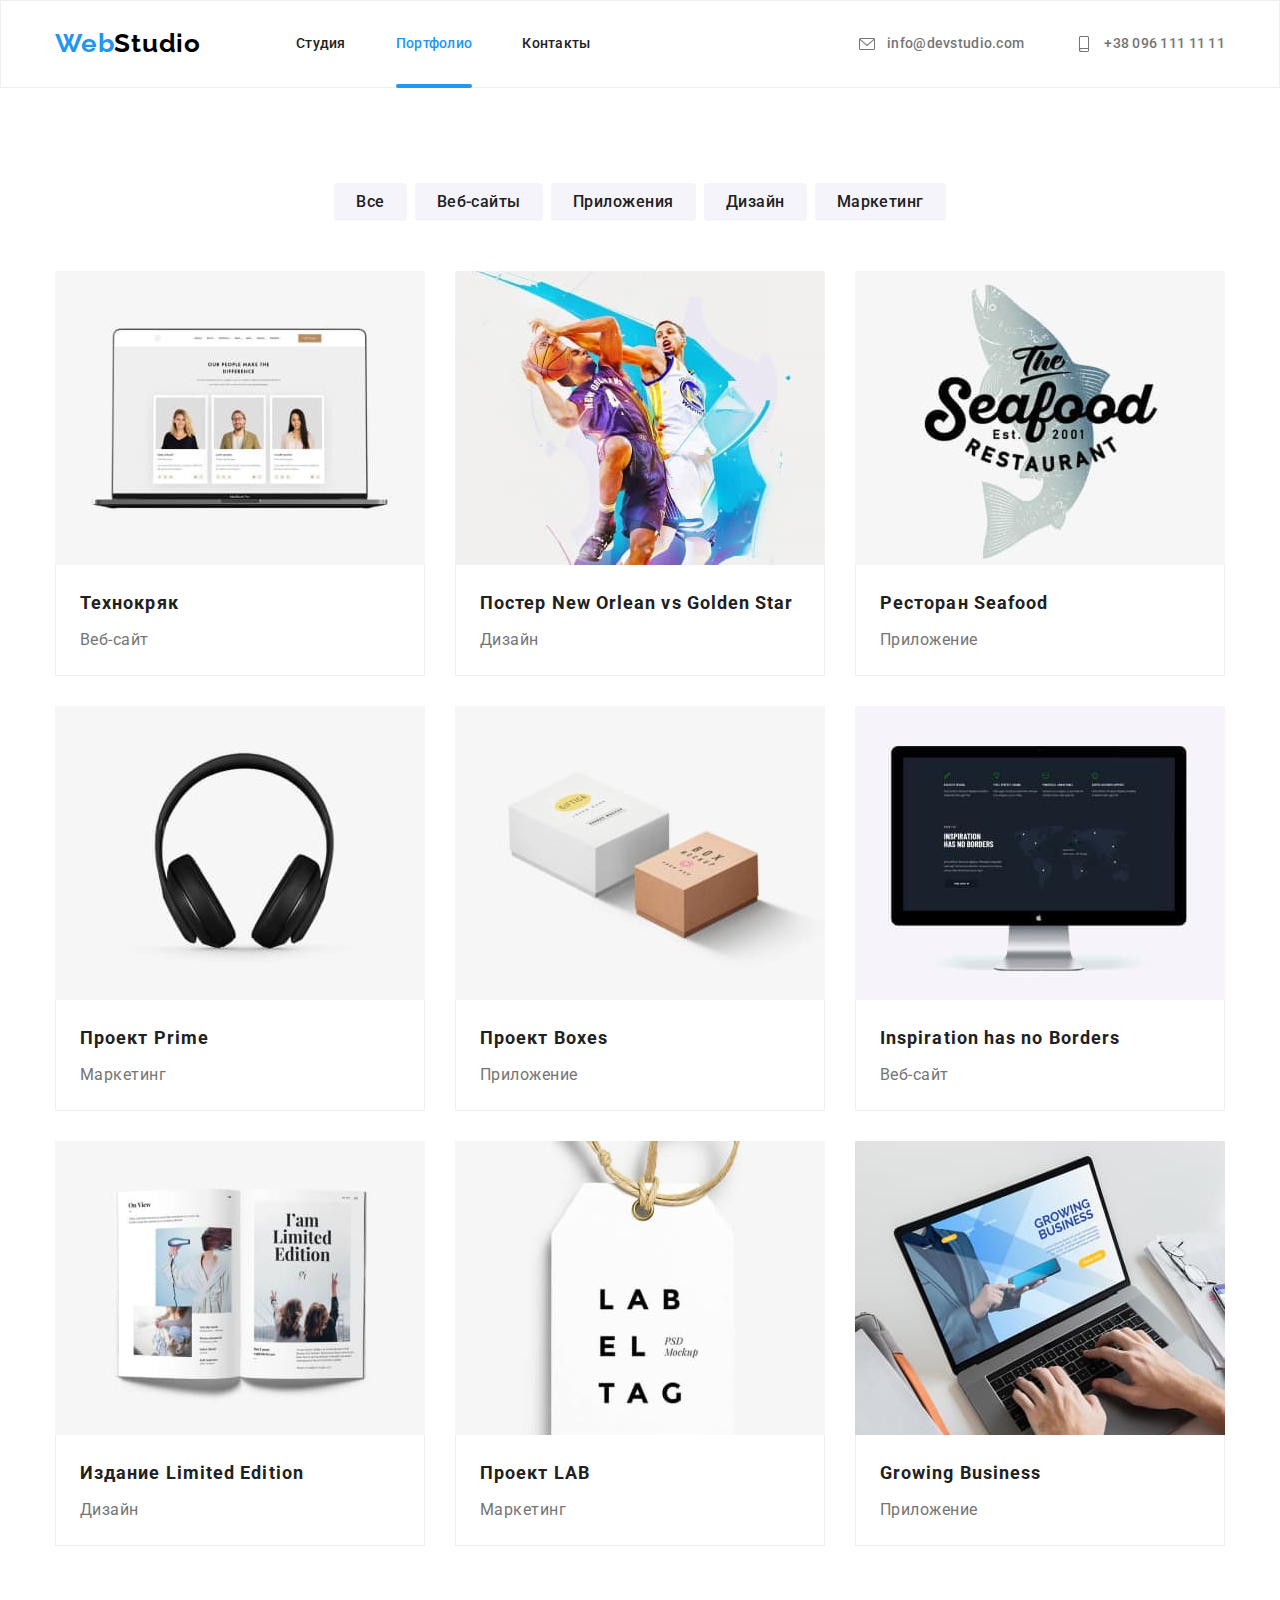
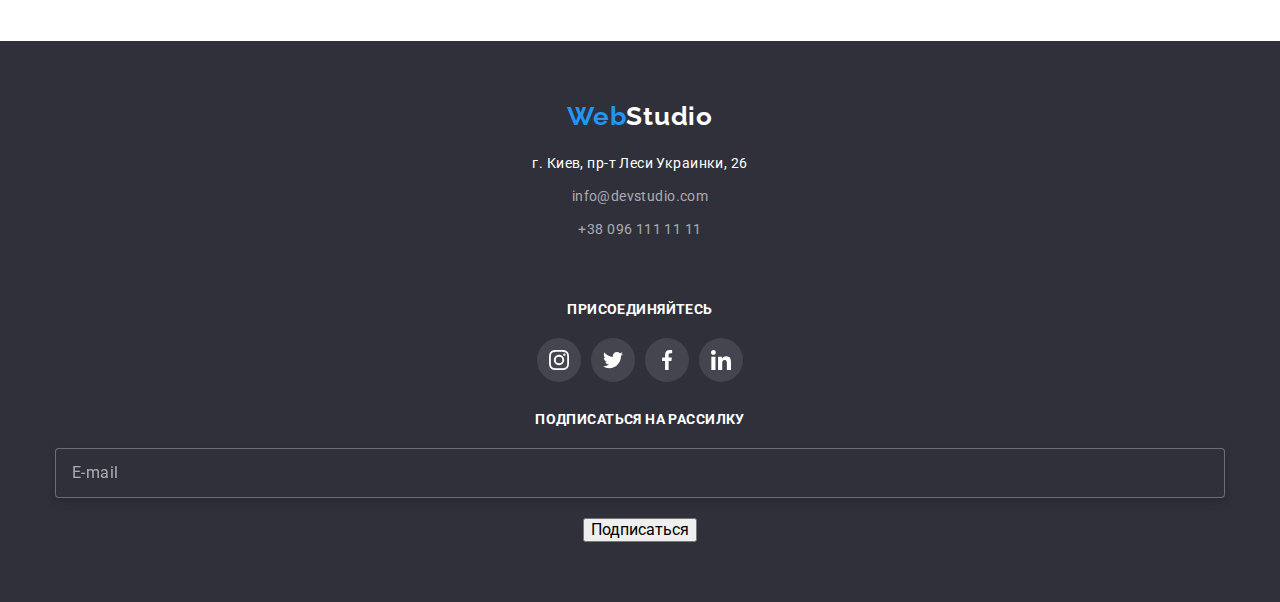
==== portfolio.html @ 2e26ded4 "start" ====
<!DOCTYPE html>
<html lang="ru">
  <head>
    <meta charset="UTF-8" />
    <meta http-equiv="X-UA-Compatible" content="IE=edge" />
    <meta name="viewport" content="width=device-width, initial-scale=1.0" />
    <title>WebStudio</title>
    <!-- шрифты -->
    <link
      href="https://fonts.googleapis.com/css2?family=Raleway:wght@700;900&family=Roboto:wght@400;500;700&display=swap"
      rel="stylesheet"
    />
    <!-- нормализация -->
    <link
      rel="stylesheet"
      href="https://cdnjs.cloudflare.com/ajax/libs/modern-normalize/1.0.0/modern-normalize.min.css"
    />
    <!-- <link rel="stylesheet" href="./css/style.css" /> -->
    <link rel="stylesheet" href="./css/main.min.css" />
    <link rel="preconnect" href="https://fonts.googleapis.com" />
    <link rel="preconnect" href="https://fonts.gstatic.com" crossorigin />
  </head>
  <body>
    <header class="header">
      <div class="container container-nav">
        <nav class="navigasion">
          <a class="logo" href="./index.html">
            <span class="span__logo">Web</span
            ><span class="span__studio span__studio--color-dark"
              >Studio</span
            ></a
          >
          <ul class="navigasion__list header__list list">
            <li class="navigasion__item">
              <a href="./index.html" class="navigasion__link">Студия</a>
            </li>
            <li class="navigasion__item">
              <a href="" class="navigasion__link active">Портфолио</a>
            </li>
            <li class="navigasion__item">
              <a href="" class="navigasion__link">Контакты</a>
            </li>
          </ul>
        </nav>
        <ul class="contacts contacts__list list">
          <li class="contacts__item">
            <a href="mailto:info@devstudio.com" class="contacts__conect"
              ><svg class="contacts__icon" width="10" height="16">
                <use href="./imag/symbol-defs.svg#icon-envelope"></use></svg
              >info@devstudio.com</a
            >
          </li>
          <li class="contacts__item">
            <a href="tel:+380961111111" class="contacts__conect"
              ><svg class="contacts__icon" width="10" height="16">
                <use href="./imag/symbol-defs.svg#icon-smartphone"></use></svg
              >+38 096 111 11 11</a
            >
          </li>
        </ul>
      </div>
    </header>

    <!--Портфолио-->
    <h1 class="portf-non">Портфолио</h1>
    <section class="portfolio">
      <div class="container">
        <ul class="list-nav list">
          <li class="list-nav__item">
            <button type="button" class="list-nav__btn">Все</button>
          </li>
          <li class="list-nav__item">
            <button type="button" class="list-nav__btn">Веб-сайты</button>
          </li>
          <li class="list-nav__item">
            <button type="button" class="list-nav__btn">Приложения</button>
          </li>
          <li class="list-nav__item">
            <button type="button" class="list-nav__btn">Дизайн</button>
          </li>
          <li class="list-nav__item">
            <button type="button" class="list-nav__btn">Маркетинг</button>
          </li>
        </ul>
        <ul class="portfolio__list list">
          <li class="portfolio__item">
            <a href="" class="portfolio__link">
              <div class="portfolio__tumb">
                <img
                  src="imag/tehnopark.jpg"
                  alt="Вебсайт"
                  width="370"
                  height="294"
                />
                <p class="portfolio__text-action">
                  Ресурс пропонує комплексні пропозиції з різним рівнем
                  функціоналу та сервісів. Все це дозволить відвідувачу отримати
                  вичерпні відомості про компанію чи приватну особу.
                </p>
              </div>

              <div class="portfolio__naim">
                <h2 class="portfolio__title">Технокряк</h2>
                <p class="portfolio__text">Веб-сайт</p>
              </div>
            </a>
          </li>

          <li class="portfolio__item">
            <a class="portfolio__link" href="">
              <div class="portfolio__tumb">
                <img
                  src="imag/poster-new-orlean.jpg"
                  alt="Постер нового орлеана"
                  width="370"
                  height="294"
                />
                <p class="portfolio__text-action">
                  Ресурс пропонує комплексні пропозиції з різним рівнем
                  функціоналу та сервісів. Все це дозволить відвідувачу отримати
                  вичерпні відомості про компанію чи приватну особу.
                </p>
              </div>
              <div class="portfolio__naim">
                <h2 class="portfolio__title">
                  Постер New Orlean vs Golden Star
                </h2>
                <p class="portfolio__text">Дизайн</p>
              </div>
            </a>
          </li>

          <li class="portfolio__item">
            <a class="portfolio__link" href="">
              <div class="portfolio__tumb">
                <img
                  src="imag/restoran.jpg"
                  alt="Приложение ресторана"
                  width="370"
                  height="294"
                />
                <p class="portfolio__text-action">
                  Ресурс пропонує комплексні пропозиції з різним рівнем
                  функціоналу та сервісів. Все це дозволить відвідувачу отримати
                  вичерпні відомості про компанію чи приватну особу.
                </p>
              </div>

              <div class="portfolio__naim">
                <h2 class="portfolio__title">Ресторан Seafood</h2>
                <p class="portfolio__text">Приложение</p>
              </div>
            </a>
          </li>

          <li class="portfolio__item">
            <a class="portfolio__link" href="">
              <div class="portfolio__tumb">
                <img
                  src="imag/project-prime.jpg"
                  alt=" проект прайм"
                  width="370"
                  height="294"
                />
                <p class="portfolio__text-action">
                  Ресурс пропонує комплексні пропозиції з різним рівнем
                  функціоналу та сервісів. Все це дозволить відвідувачу отримати
                  вичерпні відомості про компанію чи приватну особу.
                </p>
              </div>
              <div class="portfolio__naim">
                <h2 class="portfolio__title">Проект Prime</h2>
                <p class="portfolio__text">Маркетинг</p>
              </div>
            </a>
          </li>

          <li class="portfolio__item">
            <a class="portfolio__link" href="">
              <div class="portfolio__tumb">
                <img
                  src="imag/project-boxes.jpg"
                  alt="Проек коробки"
                  width="370"
                  height="294"
                />
                <p class="portfolio__text-action">
                  Ресурс пропонує комплексні пропозиції з різним рівнем
                  функціоналу та сервісів. Все це дозволить відвідувачу отримати
                  вичерпні відомості про компанію чи приватну особу.
                </p>
              </div>
              <div class="portfolio__naim">
                <h2 class="portfolio__title">Проект Boxes</h2>
                <p class="portfolio__text">Приложение</p>
              </div>
            </a>
          </li>

          <li class="portfolio__item">
            <a class="portfolio__link" href="">
              <div class="portfolio__tumb">
                <img
                  src="imag/borders.jpg"
                  alt="Сайт Вдохновение не имеет границ"
                  width="370"
                  height="294"
                />
                <p class="portfolio__text-action">
                  Ресурс пропонує комплексні пропозиції з різним рівнем
                  функціоналу та сервісів. Все це дозволить відвідувачу отримати
                  вичерпні відомості про компанію чи приватну особу.
                </p>
              </div>
              <div class="portfolio__naim">
                <h2 class="portfolio__title">Inspiration has no Borders</h2>
                <p class="portfolio__text">Веб-сайт</p>
              </div>
            </a>
          </li>

          <li class="portfolio__item">
            <a class="portfolio__link" href="">
              <div class="portfolio__tumb">
                <img
                  src="imag/limited-edition.jpg"
                  alt="Издание книги"
                  width="370"
                  height="294"
                />
                <p class="portfolio__text-action">
                  Ресурс пропонує комплексні пропозиції з різним рівнем
                  функціоналу та сервісів. Все це дозволить відвідувачу отримати
                  вичерпні відомості про компанію чи приватну особу.
                </p>
              </div>
              <div class="portfolio__naim">
                <h2 class="portfolio__title">Издание Limited Edition</h2>
                <p class="portfolio__text">Дизайн</p>
              </div>
            </a>
          </li>

          <li class="portfolio__item">
            <a class="portfolio__link" href="">
              <div class="portfolio__tumb">
                <img src="imag/lab.jpg" alt="проект" width="370" height="294" />
                <p class="portfolio__text-action">
                  Ресурс пропонує комплексні пропозиції з різним рівнем
                  функціоналу та сервісів. Все це дозволить відвідувачу отримати
                  вичерпні відомості про компанію чи приватну особу.
                </p>
              </div>
              <div class="portfolio__naim">
                <h2 class="portfolio__title">Проект LAB</h2>
                <p class="portfolio__text">Маркетинг</p>
              </div>
            </a>
          </li>

          <li class="portfolio__item">
            <a class="portfolio__link" href="">
              <div class="portfolio__tumb">
                <img
                  src="imag/groving.jpg"
                  alt="Растущий бизнес"
                  width="370"
                  height="294"
                />
                <p class="portfolio__text-action">
                  Ресурс пропонує комплексні пропозиції з різним рівнем
                  функціоналу та сервісів. Все це дозволить відвідувачу отримати
                  вичерпні відомості про компанію чи приватну особу.
                </p>
              </div>
              <div class="portfolio__naim">
                <h2 class="portfolio__title">Growing Business</h2>
                <p class="portfolio__text">Приложение</p>
              </div>
            </a>
          </li>
        </ul>
      </div>
    </section>

    <footer class="footer">
      <div class="container">
        <div class="contacts">
          <div class="logo__futer">
            <a class="logo" href="./index.html">
              <span class="span__logo">Web</span
              ><span class="span__studio span__studio--color-ligt"
                >Studio</span
              ></a
            >
          </div>
          <address class="adres">
            <ul class="adres__list list">
              <li class="adres__item">
                <a
                  class="adres__gps"
                  href="https://goo.gl/maps/ThywqEjot6tUFqHi9"
                  >г. Киев, пр-т Леси Украинки, 26</a
                >
              </li>
              <li class="adres__item">
                <a class="adres__text" href="mailto:info@devstudio.com"
                  >info@devstudio.com</a
                >
              </li>
              <li class="adres__item">
                <a class="adres__text" href="tel:+380961111111"
                  >+38 096 111 11 11</a
                >
              </li>
            </ul>
          </address>
        </div>
        <div class="join__content">
          <p class="join__title">присоединяйтесь</p>
          <!--socials  -->
          <ul class="socials list">
            <li class="socials__item">
              <a href="" class="socials__link socials__link--color-dark">
                <svg class="socials__icon" width="20" height="20">
                  <use href="./imag/symbol-defs.svg#icon-instagram"></use>
                </svg>
              </a>
            </li>
            <li class="socials__item">
              <a href="" class="socials__link socials__link--color-dark">
                <svg class="socials__icon" width="20" height="20">
                  <use href="./imag/symbol-defs.svg#icon-twitter"></use>
                </svg>
              </a>
            </li>
            <li class="socials__item">
              <a href="" class="socials__link socials__link--color-dark">
                <svg class="socials__icon" width="20" height="20">
                  <use href="./imag/symbol-defs.svg#icon-facebook"></use>
                </svg>
              </a>
            </li>
            <li class="socials__item">
              <a href="" class="socials__link socials__link--color-dark">
                <svg class="socials__icon" width="20" height="20">
                  <use href="./imag/symbol-defs.svg#icon-linkedin"></use>
                </svg>
              </a>
            </li>
          </ul>
        </div>

        <!-- Подписатся -->

        <form class="form-sextion">
          <p class="form-futer__title">Подписаться на рассилку</p>
          <div class="form-futer">
            <label class="form-futer__label" for="email-futer"></label>
            <input
              class="form-futer__input"
              type="email"
              name="email"
              id="email-futer"
              placeholder="E-mail"
              required
            />

            <button type="submit" class="form-futer__batton">
              Подписаться
            </button>
            <svg class="form-icon" width="24" height="24">
              <use href="./imag/symbol-defs.svg#icon-plane"></use>
            </svg>
          </div>
        </form>
      </div>
    </footer>
  </body>
</html>
---- css/main.min.css ----
:root{--timing-cubic: cubic-bezier(0.4, 0, 0.2, 1)}*,*::before,*::after{box-sizing:inherit}h1,h2,h3,h4,h5,h6,p{margin:0}img{display:block;max-width:100%;height:auto;width:100%}ul{margin:0;padding:0;list-style:0}a{text-decoration:none}address{font-style:normal}html{box-sizing:border-box}body{margin:0;font-family:"Raleway",sans-serif;font-family:"Roboto",sans-serif;background:#fff}.list{list-style:none}.visually-hidden{position:absolute;white-space:nowrap;width:1px;height:1px;overflow:hidden;border:0;padding:0;clip:rect(0 0 0 0);clip-path:inset(50%);margin:-1px}.container{width:100%;padding-right:15px;padding-left:15px;margin-right:auto;margin-left:auto}@media screen and (min-width: 480px){.container{max-width:480px}}@media screen and (min-width: 768px){.container{max-width:768px}}@media screen and (min-width: 1200px){.container{max-width:1200px}}.logo{font-weight:700;font-size:26px;line-height:1.19;letter-spacing:.03em}.span__logo{font-family:"Raleway";font-style:normal;font-weight:700;font-size:26px;line-height:1.19;letter-spacing:.03em;text-decoration:none;color:#2196f3}.span__studio{font-family:"Raleway";font-weight:700;font-size:26px;line-height:31px;letter-spacing:.03em}.span__studio--color-ligt{color:#fff}.span__studio--color-dark{color:#000}.socials{display:flex;justify-content:center;gap:10px;padding-bottom:30px}.socials__link{width:44px;height:44px;border-radius:50%;background-color:#fff;display:flex;align-items:center;justify-content:center;transition:background-color 250ms cubic-bezier(0.4, 0, 0.2, 1),fill 250ms cubic-bezier(0.4, 0, 0.2, 1)}.socials__link:hover,.socials__link:focus{background-color:#2196f3;fill:#fff}.socials__link--color-light{fill:#afb1b8}.socials__link--color-dark{background-color:rgba(255,255,255,.1);fill:#fff}.backdrop{position:fixed;top:0;left:0;width:100%;height:100%;background-color:rgba(0,0,0,.2);opacity:1;transition:opacity 250ms cubic-bezier(0.4, 0, 0.2, 1),visibility 250ms cubic-bezier(0.4, 0, 0.2, 1)}.backdrop.is-hidden{visibility:hidden;opacity:0;pointer-events:none}.modal{position:absolute;top:50%;left:50%;transform:translate(-50%, -50%) scale(1);width:530px;height:580px;padding:40px;border-radius:4px;background:#fff;box-shadow:0px 1px 3px rgba(0,0,0,.12),0px 1px 1px rgba(0,0,0,.14),0px 2px 1px rgba(0,0,0,.2);transition:transform 250ms cubic-bezier(0.4, 0, 0.2, 1)}.backdrop.is-hidden .modal{transform:translate(-50%, -50%) scale(0)}.modal-icon{position:absolute;width:30px;height:30px;top:10px;right:10px;cursor:pointer;border-radius:50%;outline:rgba(0,0,0,0);padding:6px;background-color:#fff;border:1px solid rgba(0,0,0,.1);transition:fill 250ms cubic-bezier(0.4, 0, 0.2, 1),border 250ms cubic-bezier(0.4, 0, 0.2, 1)}.modal-icon:hover{fill:#2196f3;border:1px solid #2196f3}.Form{display:block;margin:0}.form-field{margin-bottom:10px}.form-title{display:block;font-weight:700;font-size:20px;line-height:1.15;text-align:center;letter-spacing:.03em;margin-bottom:12px;color:#212121}.form-lable{display:flex;flex-direction:column;margin-bottom:4px;font-size:12px;line-height:1.16;letter-spacing:.01em;color:#757575}.form-div{position:relative}.form-input{padding-left:40px;width:100%;height:40px;left:576px;top:450px;font-size:12px;line-height:14px;letter-spacing:.01em;outline:rgba(0,0,0,0);color:#757575;border:1px solid rgba(33,33,33,.2);border-radius:4px;transition:border 250ms cubic-bezier(0.4, 0, 0.2, 1)}.form-div:focus-within>.form-input{border:1px solid #2196f3}.form-input-icon{position:absolute;top:50%;left:12px;transform:translateY(-50%);transition:fill 250ms cubic-bezier(0.4, 0, 0.2, 1)}.form-input:focus~.form-input-icon{fill:#2196f3}.form-coment{margin-bottom:20px}.form-texterea{display:block;resize:none;width:100%;height:120px;font-size:12px;line-height:14px;letter-spacing:.01em;color:#757575;outline:rgba(0,0,0,0);padding:12px 16px;border:1px solid rgba(33,33,33,.2);border-radius:4px;transition:border 250ms cubic-bezier(0.4, 0, 0.2, 1)}.form-texterea::placeholder{font-size:12px;line-height:14px;letter-spacing:.01em;color:rgba(117,117,117,.5)}.form-coment:focus-within>.form-texterea{border:1px solid #2196f3}.checkbox-label{display:flex;align-items:center;font-weight:400;font-size:14px;line-height:1.71;letter-spacing:.03em;justify-content:center;color:#757575}.checkbox-label span{display:flex;align-items:center;justify-content:center;width:16px;height:15px;border:1px solid #212121;border-radius:2px;margin-right:10px;transition:border 250ms cubic-bezier(0.4, 0, 0.2, 1),background-color 250ms cubic-bezier(0.4, 0, 0.2, 1)}.checkbox:checked+.checkbox-label span{background-color:#2196f3;border:0}.checkbox:focus+.checkbox:checked+.checkbox-label span{border-color:#2196f3}.checkbox-icon{fill:rgba(0,0,0,0);transition:fill 250ms cubic-bezier(0.4, 0, 0.2, 1)}.checkbox:checked+.checkbox-label .checkbox-icon{fill:#fff}.checkbox-link{font-weight:400;font-size:14px;line-height:1.71;letter-spacing:.03em;text-decoration-line:underline;color:#2196f3}.form-checkbox{margin-bottom:30px}.form-batton{display:block;margin:0 auto;align-items:center;width:200px;height:50px;color:#fff;background:#2196f3;box-shadow:0px 4px 4px rgba(0,0,0,.15);border-radius:4px;border-width:0}.header{background-color:#fff;border:1px solid #eee}.container-nav{display:flex;align-items:center}.navigasion{display:flex;align-items:center}.header__list{display:flex;margin-left:95px}.header__list .navigasion__item+.navigasion__item{margin-left:50px}.contacts__list{display:flex;margin-left:auto}.contacts__list .contacts__item:not(:last-child){margin-right:50px}.navigasion__link{position:relative;display:block;padding-top:35px;padding-bottom:35px;text-decoration:none;color:#212121;font-weight:500;font-size:14px;line-height:1.14;letter-spacing:.02em;cursor:pointer;transition:color 250ms cubic-bezier(0.4, 0, 0.2, 1)}.navigasion__link:hover,.navigasion__link:focus{color:#2196f3}.contacts__icon{margin-right:10px;fill:#757575;height:16px;width:20px;fill:currentColor}.contacts__icon:hover,.contacts__icon:focus{color:#2196f3;transition:background-color 250ms cubic-bezier(0.4, 0, 0.2, 1),color 250ms cubic-bezier(0.4, 0, 0.2, 1)}.contacts__conect{display:flex;align-items:center;font-style:normal;font-weight:500;font-size:14px;line-height:1.14;letter-spacing:.02em;color:#757575;padding-top:35px;padding-bottom:35px;transition:color 250ms cubic-bezier(0.4, 0, 0.2, 1)}.contacts__conect:hover,.contacts__conect:focus{color:#2196f3;transition:background-color 250ms cubic-bezier(0.4, 0, 0.2, 1),color 250ms cubic-bezier(0.4, 0, 0.2, 1)}.active{color:#2196f3}.active::after{position:absolute;display:block;content:"";bottom:-1px;right:0;width:100%;background-color:#2196f3;height:4px;border-radius:2px}.hero{margin-right:auto;margin-left:auto;background-repeat:no-repeat;background-position:center;background-size:cover;max-width:1600px;padding:200px 0;background-color:#2f303a;background-image:linear-gradient(to right, rgba(49, 58, 47, 0.4), rgba(47, 48, 58, 0.4)),url(../imag/Img-hero.jpg)}.hero__title{font-weight:900;font-size:44px;line-height:1.36;text-align:center;letter-spacing:.06em;text-transform:uppercase;color:#fff;width:700px;margin:0 auto;margin-bottom:30px}.hero__but{display:block;margin:0 auto;border-radius:4px;padding:10px 32px;font-weight:700;font-size:16px;line-height:1.88;align-items:center;text-align:center;letter-spacing:.06em;color:#fff;background-color:#2196f3;box-shadow:0px 4px 4px rgba(0,0,0,.15);cursor:pointer;border-width:0;transition:background-color 250ms cubic-bezier(0.4, 0, 0.2, 1),color 250ms cubic-bezier(0.4, 0, 0.2, 1)}.hero__but:hover{color:#2196f3;background-color:#fff}.advantages{padding-top:60px;padding-bottom:60px}@media screen and (min-width: 1200px){.advantages{padding-bottom:95px;padding-top:95px}}.advantages__list{display:flex;border-radius:4px;flex-wrap:wrap;gap:30px}.advantages__icon{display:flex;background-color:#f5f4fa;width:100%;height:120px;margin-bottom:30px;border-radius:4px;align-items:center;justify-content:center}.advantages__item{width:100%}@media screen and (min-width: 768px){.advantages__item{width:calc((100% - 30px)/2)}}@media screen and (min-width: 1200px){.advantages__item{width:calc((100% - 90px)/4)}}.advantages__title{font-weight:700;font-size:14px;line-height:1.14;letter-spacing:.03em;text-transform:uppercase;text-align:center;color:#212121;margin-bottom:10px}@media screen and (min-width: 768px){.advantages__title{text-align:left}}.advantages__text{font-weight:400;font-size:14px;line-height:1.71;letter-spacing:.03em;color:#757575}.work{padding-bottom:95px}.work__title{font-weight:700;font-size:36px;line-height:42px;text-align:center;letter-spacing:.03em;color:#212121;margin-bottom:50px}.work__list{display:flex;gap:30px}.work__item{position:relative;width:calc((100% - 60px)/3);max-width:100%;height:auto}.work__text{display:flex;position:absolute;bottom:0px;font-size:14px;line-height:1.14;letter-spacing:.03em;text-transform:uppercase;align-items:center;justify-content:center;width:100%;height:70px;color:#fff;background-color:rgba(47,48,58,.8)}.team{background:#f5f4fa;padding-top:60px;padding-bottom:60px}@media screen and (min-width: 1200px){.team{padding-bottom:95px;padding-top:95px}}.team__title{font-weight:700;font-size:28px;line-height:1.16;text-align:center;letter-spacing:.03em;color:#212121;margin-bottom:30px}@media screen and (min-width: 1200px){.team__title{font-size:36px;margin-bottom:50px}}.team__list{display:flex;gap:30px;flex-wrap:wrap}.team__item{background:#fff;box-shadow:0px 1px 3px rgba(0,0,0,.12),0px 1px 1px rgba(0,0,0,.14),0px 2px 1px rgba(0,0,0,.2);border-radius:0px 0px 4px 4px;width:100%}@media screen and (min-width: 768px){.team__item{width:calc((100% - 30px)/2)}}@media screen and (min-width: 1200px){.team__item{width:calc((100% - 90px)/4)}}.team-title__name{font-weight:500;font-size:16px;line-height:1.18;text-align:center;letter-spacing:.03em;color:#212121;text-align:center;padding-top:30px;margin-bottom:10px}.team__text{font-weight:400;font-size:16px;line-height:1.18;text-align:center;letter-spacing:.03em;fill:currentColor;margin-bottom:16px}.clients{background:#fff;padding-top:60px;padding-bottom:60px}@media screen and (min-width: 1200px){.clients{padding-bottom:95px;padding-top:95px}}.clients__title{font-weight:700;font-size:28px;line-height:1.1666666667;margin-bottom:30px;text-align:center;letter-spacing:.03em;color:#212121}@media screen and (min-width: 1200px){.clients__title{font-size:36px;margin-bottom:50px}}.clients__list{display:flex;gap:30px;flex-wrap:wrap}.clients__item{width:100%}@media screen and (min-width: 480px){.clients__item{width:calc((100% - 30px)/2)}}@media screen and (min-width: 768px){.clients__item{width:calc((100% - 60px)/3)}}@media screen and (min-width: 1200px){.clients__item{width:calc((100% - 150px)/6)}}.clients__link{display:flex;height:92px;align-items:center;justify-content:center;border:1px solid #afb1b8;border-radius:4px;color:#afb1b8;transition:color 250ms cubic-bezier(0.4, 0, 0.2, 1),border-color 250ms cubic-bezier(0.4, 0, 0.2, 1)}.clients__link{fill:currentColor}.clients__link:hover,.clients__link:focus{border-color:#2196f3;color:#2196f3}.footer{background:#2f303a;padding-top:60px;padding-bottom:60px}.footer .container{flex-wrap:wrap;text-align:center}.footer .logo__futer{display:block;margin-bottom:20px}.adres__item{margin-bottom:9px;transition:color 250ms cubic-bezier(0.4, 0, 0.2, 1)}.adres__item:last-child{margin-bottom:60px}.adres__gps{font-style:normal;font-weight:400;font-size:14px;line-height:1.71;letter-spacing:.03em;color:#fff;text-decoration:none;transition:color 250ms cubic-bezier(0.4, 0, 0.2, 1)}.adres__gps:focus,.adres__gps:hover{color:#2196f3}.adres__text{font-style:normal;font-weight:400;font-size:14px;line-height:1.71;letter-spacing:.03em;color:rgba(255,255,255,.6);transition:color 250ms cubic-bezier(0.4, 0, 0.2, 1)}.adres__text:focus,.adres__text:hover{color:#2196f3}.join__content{text-align:center}.join__title{font-weight:700;font-size:14px;line-height:1.14;letter-spacing:.03em;text-transform:uppercase;color:#fff;margin-bottom:20px}.form-futer__title{font-weight:700;font-size:14px;line-height:1.14;letter-spacing:.03em;text-transform:uppercase;margin-bottom:20px;color:#fff}.form-futer__input{outline:rgba(0,0,0,0);display:block;width:100%;height:50px;margin:0;font-weight:400;font-size:16px;padding-left:16px;margin-bottom:20px;line-height:1.25;color:rgba(255,255,255,.6);background:#2f303a;border:1px solid rgba(255,255,255,.3);filter:drop-shadow(0px 4px 4px rgba(0, 0, 0, 0.15));border-radius:4px;transition:border 250ms cubic-bezier(0.4, 0, 0.2, 1)}.form-futer__input::placeholder{font-weight:400;font-size:16px;line-height:1.25;align-items:center;letter-spacing:.03em;color:rgba(255,255,255,.6)}.form-futer:focus-within>.form-futer__input{border:1px solid #2196f3}.form-futer__btn{width:200px;height:50px;display:inline-block;outline:rgba(0,0,0,0);cursor:pointer;align-items:center;text-align:center;letter-spacing:.06em;font-size:16px;line-height:1.87x;padding:10px 62px 10px 29px;color:#fff;background-color:#2196f3;box-shadow:0px 4px 4px rgba(0,0,0,.15);border-radius:4px;border-width:0}.form-btn{position:relative;display:inline-block}.form-icon{position:absolute;fill:#fff;top:50%;right:28px;transform:translateY(-50%)}.portfolio{padding-top:95px;padding-bottom:95px}.list-nav{display:flex;justify-content:center;margin-bottom:50px}.list-nav .list-nav__item:not(:last-child){margin-right:8px}.portf-non{display:none}.list-nav__btn{border:0;font-weight:500;font-size:16px;line-height:1.62;text-align:center;letter-spacing:.03em;background-color:#f5f4fa;color:#212121;cursor:pointer;border-radius:4px;padding:6px 22px;transition:background-color 250ms cubic-bezier(0.4, 0, 0.2, 1),color 250ms cubic-bezier(0.4, 0, 0.2, 1),box-shadow 250ms cubic-bezier(0.4, 0, 0.2, 1)}.list-nav__btn:hover,.list-nav__btn:focus{background-color:#2196f3;color:#fff;box-shadow:0px 3px 1px rgba(0,0,0,.1),0px 1px 2px rgba(0,0,0,.08),0px 2px 2px rgba(0,0,0,.12)}.portfolio__list{display:flex;flex-wrap:wrap;padding:0;list-style:none;margin:-15px}.portfolio__item{width:370px;margin:15px}.portfolio__tumb{position:relative;overflow:hidden}.portfolio__text-action{position:absolute;display:inline-block;padding:63px 24px;top:0;left:0;font-weight:400;font-size:18px;line-height:1.56;letter-spacing:.03em;color:#fff;background-color:rgba(33,150,243,.9);opacity:0;transition:transform 250ms cubic-bezier(0.4, 0, 0.2, 1),opacity 250ms cubic-bezier(0.4, 0, 0.2, 1);transform:translateY(100%)}.portfolio__link:hover .portfolio__text-action{transform:translateY(0);opacity:1}.portfolio__link:focus .portfolio__text-action{transform:translateY(0)}.portfolio__link{transition:box-shadow 250ms cubic-bezier(0.4, 0, 0.2, 1)}.portfolio__link:hover,.portfolio__link:focus{display:block;box-shadow:0px 1px 1px rgba(0,0,0,.12),0px 4px 4px rgba(0,0,0,.06),1px 4px 6px rgba(0,0,0,.16);cursor:pointer}.portfolio__naim{padding:20px 24px;border-bottom:1px solid #eee;border-left:1px solid #eee;border-right:1px solid #eee}.portfolio__title{font-weight:700;font-size:18px;line-height:2;letter-spacing:.06em;color:#212121;margin-top:0px;margin-bottom:4px}.portfolio__text{font-weight:400;font-size:16px;line-height:1.88;letter-spacing:.03em;color:#757575}/*# sourceMappingURL=main.min.css.map */
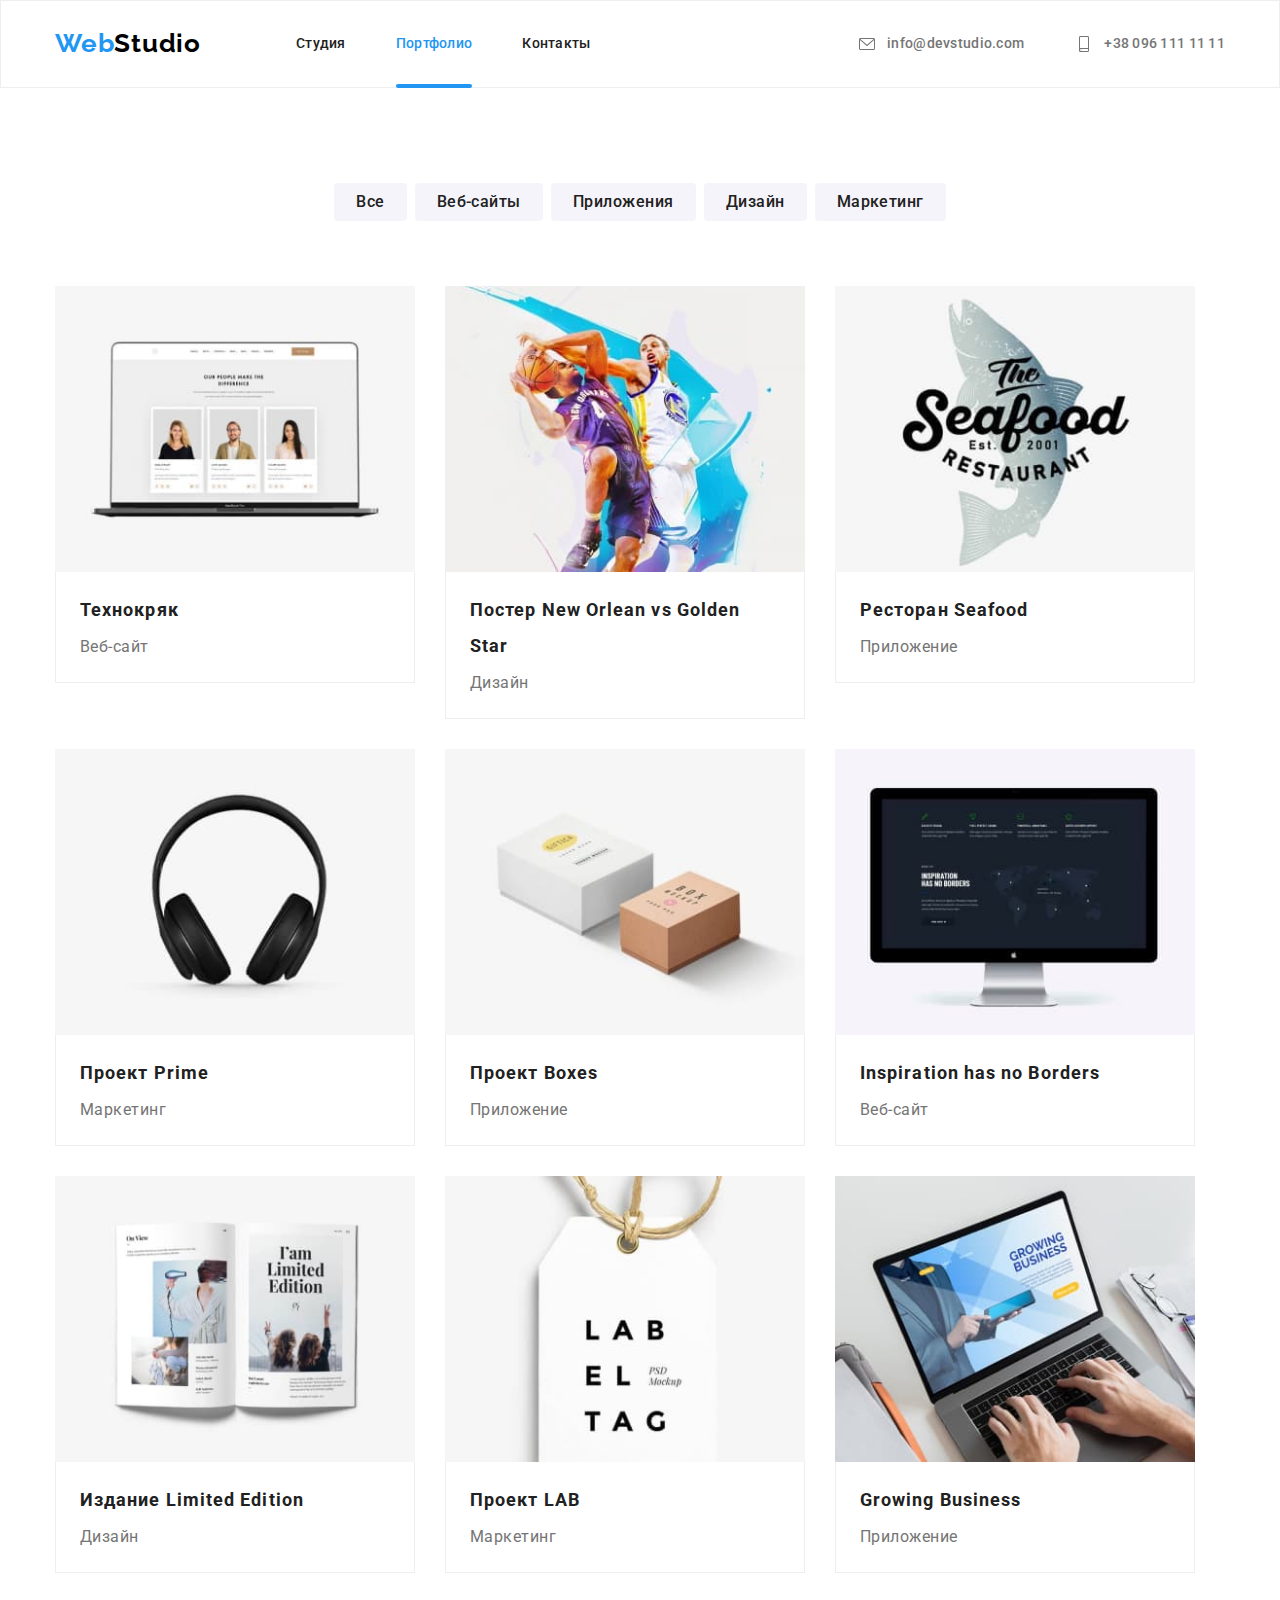
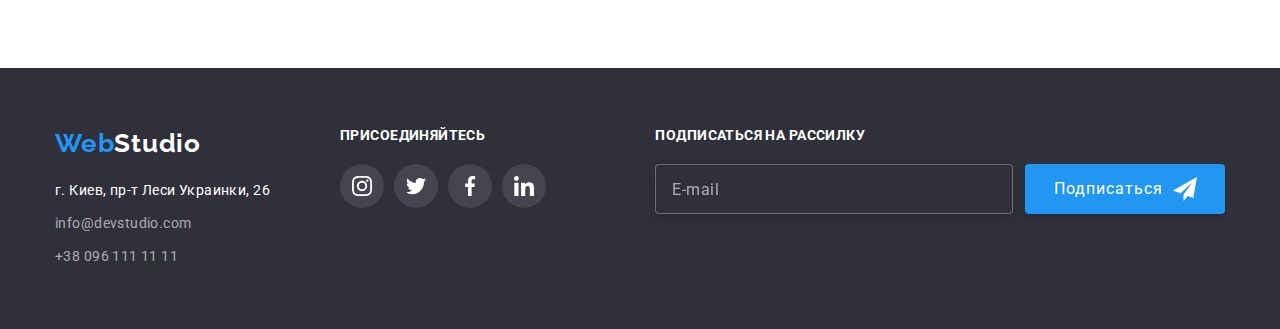
==== commit 5e34c9c0: "27.08.22" ====
--- a/portfolio.html
+++ b/portfolio.html
@@ -284,17 +284,17 @@
     </section>
 
     <footer class="footer">
-      <div class="container">
-        <div class="contacts">
-          <div class="logo__futer">
-            <a class="logo" href="./index.html">
-              <span class="span__logo">Web</span
-              ><span class="span__studio span__studio--color-ligt"
-                >Studio</span
-              ></a
-            >
-          </div>
+      <div class="container container-futer">
+        <div class="contacts-futer">
           <address class="adres">
+            <div class="logo__futer">
+              <a class="logo" href="./index.html">
+                <span class="span__logo">Web</span
+                ><span class="span__studio span__studio--color-ligt"
+                  >Studio</span
+                ></a
+              >
+            </div>
             <ul class="adres__list list">
               <li class="adres__item">
                 <a
@@ -315,40 +315,41 @@
               </li>
             </ul>
           </address>
-        </div>
-        <div class="join__content">
-          <p class="join__title">присоединяйтесь</p>
-          <!--socials  -->
-          <ul class="socials list">
-            <li class="socials__item">
-              <a href="" class="socials__link socials__link--color-dark">
-                <svg class="socials__icon" width="20" height="20">
-                  <use href="./imag/symbol-defs.svg#icon-instagram"></use>
-                </svg>
-              </a>
-            </li>
-            <li class="socials__item">
-              <a href="" class="socials__link socials__link--color-dark">
-                <svg class="socials__icon" width="20" height="20">
-                  <use href="./imag/symbol-defs.svg#icon-twitter"></use>
-                </svg>
-              </a>
-            </li>
-            <li class="socials__item">
-              <a href="" class="socials__link socials__link--color-dark">
-                <svg class="socials__icon" width="20" height="20">
-                  <use href="./imag/symbol-defs.svg#icon-facebook"></use>
-                </svg>
-              </a>
-            </li>
-            <li class="socials__item">
-              <a href="" class="socials__link socials__link--color-dark">
-                <svg class="socials__icon" width="20" height="20">
-                  <use href="./imag/symbol-defs.svg#icon-linkedin"></use>
-                </svg>
-              </a>
-            </li>
-          </ul>
+
+          <div class="join__content">
+            <p class="join__title">присоединяйтесь</p>
+
+            <ul class="socials list">
+              <li class="socials__item">
+                <a href="" class="socials__link socials__link--color-dark">
+                  <svg class="socials__icon" width="20" height="20">
+                    <use href="./imag/symbol-defs.svg#icon-instagram"></use>
+                  </svg>
+                </a>
+              </li>
+              <li class="socials__item">
+                <a href="" class="socials__link socials__link--color-dark">
+                  <svg class="socials__icon" width="20" height="20">
+                    <use href="./imag/symbol-defs.svg#icon-twitter"></use>
+                  </svg>
+                </a>
+              </li>
+              <li class="socials__item">
+                <a href="" class="socials__link socials__link--color-dark">
+                  <svg class="socials__icon" width="20" height="20">
+                    <use href="./imag/symbol-defs.svg#icon-facebook"></use>
+                  </svg>
+                </a>
+              </li>
+              <li class="socials__item">
+                <a href="" class="socials__link socials__link--color-dark">
+                  <svg class="socials__icon" width="20" height="20">
+                    <use href="./imag/symbol-defs.svg#icon-linkedin"></use>
+                  </svg>
+                </a>
+              </li>
+            </ul>
+          </div>
         </div>
 
         <!-- Подписатся -->
@@ -365,13 +366,12 @@
               placeholder="E-mail"
               required
             />
-
-            <button type="submit" class="form-futer__batton">
-              Подписаться
-            </button>
-            <svg class="form-icon" width="24" height="24">
-              <use href="./imag/symbol-defs.svg#icon-plane"></use>
-            </svg>
+            <div class="form-btn">
+              <button type="submit" class="form-futer__btn">Подписаться</button>
+              <svg class="form-icon" width="24" height="24">
+                <use href="./imag/symbol-defs.svg#icon-plane"></use>
+              </svg>
+            </div>
           </div>
         </form>
       </div>
--- a/css/main.min.css
+++ b/css/main.min.css
@@ -1 +1 @@
-:root{--timing-cubic: cubic-bezier(0.4, 0, 0.2, 1)}*,*::before,*::after{box-sizing:inherit}h1,h2,h3,h4,h5,h6,p{margin:0}img{display:block;max-width:100%;height:auto;width:100%}ul{margin:0;padding:0;list-style:0}a{text-decoration:none}address{font-style:normal}html{box-sizing:border-box}body{margin:0;font-family:"Raleway",sans-serif;font-family:"Roboto",sans-serif;background:#fff}.list{list-style:none}.visually-hidden{position:absolute;white-space:nowrap;width:1px;height:1px;overflow:hidden;border:0;padding:0;clip:rect(0 0 0 0);clip-path:inset(50%);margin:-1px}.container{width:100%;padding-right:15px;padding-left:15px;margin-right:auto;margin-left:auto}@media screen and (min-width: 480px){.container{max-width:480px}}@media screen and (min-width: 768px){.container{max-width:768px}}@media screen and (min-width: 1200px){.container{max-width:1200px}}.logo{font-weight:700;font-size:26px;line-height:1.19;letter-spacing:.03em}.span__logo{font-family:"Raleway";font-style:normal;font-weight:700;font-size:26px;line-height:1.19;letter-spacing:.03em;text-decoration:none;color:#2196f3}.span__studio{font-family:"Raleway";font-weight:700;font-size:26px;line-height:31px;letter-spacing:.03em}.span__studio--color-ligt{color:#fff}.span__studio--color-dark{color:#000}.socials{display:flex;justify-content:center;gap:10px;padding-bottom:30px}.socials__link{width:44px;height:44px;border-radius:50%;background-color:#fff;display:flex;align-items:center;justify-content:center;transition:background-color 250ms cubic-bezier(0.4, 0, 0.2, 1),fill 250ms cubic-bezier(0.4, 0, 0.2, 1)}.socials__link:hover,.socials__link:focus{background-color:#2196f3;fill:#fff}.socials__link--color-light{fill:#afb1b8}.socials__link--color-dark{background-color:rgba(255,255,255,.1);fill:#fff}.backdrop{position:fixed;top:0;left:0;width:100%;height:100%;background-color:rgba(0,0,0,.2);opacity:1;transition:opacity 250ms cubic-bezier(0.4, 0, 0.2, 1),visibility 250ms cubic-bezier(0.4, 0, 0.2, 1)}.backdrop.is-hidden{visibility:hidden;opacity:0;pointer-events:none}.modal{position:absolute;top:50%;left:50%;transform:translate(-50%, -50%) scale(1);width:530px;height:580px;padding:40px;border-radius:4px;background:#fff;box-shadow:0px 1px 3px rgba(0,0,0,.12),0px 1px 1px rgba(0,0,0,.14),0px 2px 1px rgba(0,0,0,.2);transition:transform 250ms cubic-bezier(0.4, 0, 0.2, 1)}.backdrop.is-hidden .modal{transform:translate(-50%, -50%) scale(0)}.modal-icon{position:absolute;width:30px;height:30px;top:10px;right:10px;cursor:pointer;border-radius:50%;outline:rgba(0,0,0,0);padding:6px;background-color:#fff;border:1px solid rgba(0,0,0,.1);transition:fill 250ms cubic-bezier(0.4, 0, 0.2, 1),border 250ms cubic-bezier(0.4, 0, 0.2, 1)}.modal-icon:hover{fill:#2196f3;border:1px solid #2196f3}.Form{display:block;margin:0}.form-field{margin-bottom:10px}.form-title{display:block;font-weight:700;font-size:20px;line-height:1.15;text-align:center;letter-spacing:.03em;margin-bottom:12px;color:#212121}.form-lable{display:flex;flex-direction:column;margin-bottom:4px;font-size:12px;line-height:1.16;letter-spacing:.01em;color:#757575}.form-div{position:relative}.form-input{padding-left:40px;width:100%;height:40px;left:576px;top:450px;font-size:12px;line-height:14px;letter-spacing:.01em;outline:rgba(0,0,0,0);color:#757575;border:1px solid rgba(33,33,33,.2);border-radius:4px;transition:border 250ms cubic-bezier(0.4, 0, 0.2, 1)}.form-div:focus-within>.form-input{border:1px solid #2196f3}.form-input-icon{position:absolute;top:50%;left:12px;transform:translateY(-50%);transition:fill 250ms cubic-bezier(0.4, 0, 0.2, 1)}.form-input:focus~.form-input-icon{fill:#2196f3}.form-coment{margin-bottom:20px}.form-texterea{display:block;resize:none;width:100%;height:120px;font-size:12px;line-height:14px;letter-spacing:.01em;color:#757575;outline:rgba(0,0,0,0);padding:12px 16px;border:1px solid rgba(33,33,33,.2);border-radius:4px;transition:border 250ms cubic-bezier(0.4, 0, 0.2, 1)}.form-texterea::placeholder{font-size:12px;line-height:14px;letter-spacing:.01em;color:rgba(117,117,117,.5)}.form-coment:focus-within>.form-texterea{border:1px solid #2196f3}.checkbox-label{display:flex;align-items:center;font-weight:400;font-size:14px;line-height:1.71;letter-spacing:.03em;justify-content:center;color:#757575}.checkbox-label span{display:flex;align-items:center;justify-content:center;width:16px;height:15px;border:1px solid #212121;border-radius:2px;margin-right:10px;transition:border 250ms cubic-bezier(0.4, 0, 0.2, 1),background-color 250ms cubic-bezier(0.4, 0, 0.2, 1)}.checkbox:checked+.checkbox-label span{background-color:#2196f3;border:0}.checkbox:focus+.checkbox:checked+.checkbox-label span{border-color:#2196f3}.checkbox-icon{fill:rgba(0,0,0,0);transition:fill 250ms cubic-bezier(0.4, 0, 0.2, 1)}.checkbox:checked+.checkbox-label .checkbox-icon{fill:#fff}.checkbox-link{font-weight:400;font-size:14px;line-height:1.71;letter-spacing:.03em;text-decoration-line:underline;color:#2196f3}.form-checkbox{margin-bottom:30px}.form-batton{display:block;margin:0 auto;align-items:center;width:200px;height:50px;color:#fff;background:#2196f3;box-shadow:0px 4px 4px rgba(0,0,0,.15);border-radius:4px;border-width:0}.header{background-color:#fff;border:1px solid #eee}.container-nav{display:flex;align-items:center}.navigasion{display:flex;align-items:center}.header__list{display:flex;margin-left:95px}.header__list .navigasion__item+.navigasion__item{margin-left:50px}.contacts__list{display:flex;margin-left:auto}.contacts__list .contacts__item:not(:last-child){margin-right:50px}.navigasion__link{position:relative;display:block;padding-top:35px;padding-bottom:35px;text-decoration:none;color:#212121;font-weight:500;font-size:14px;line-height:1.14;letter-spacing:.02em;cursor:pointer;transition:color 250ms cubic-bezier(0.4, 0, 0.2, 1)}.navigasion__link:hover,.navigasion__link:focus{color:#2196f3}.contacts__icon{margin-right:10px;fill:#757575;height:16px;width:20px;fill:currentColor}.contacts__icon:hover,.contacts__icon:focus{color:#2196f3;transition:background-color 250ms cubic-bezier(0.4, 0, 0.2, 1),color 250ms cubic-bezier(0.4, 0, 0.2, 1)}.contacts__conect{display:flex;align-items:center;font-style:normal;font-weight:500;font-size:14px;line-height:1.14;letter-spacing:.02em;color:#757575;padding-top:35px;padding-bottom:35px;transition:color 250ms cubic-bezier(0.4, 0, 0.2, 1)}.contacts__conect:hover,.contacts__conect:focus{color:#2196f3;transition:background-color 250ms cubic-bezier(0.4, 0, 0.2, 1),color 250ms cubic-bezier(0.4, 0, 0.2, 1)}.active{color:#2196f3}.active::after{position:absolute;display:block;content:"";bottom:-1px;right:0;width:100%;background-color:#2196f3;height:4px;border-radius:2px}.hero{margin-right:auto;margin-left:auto;background-repeat:no-repeat;background-position:center;background-size:cover;max-width:1600px;padding:200px 0;background-color:#2f303a;background-image:linear-gradient(to right, rgba(49, 58, 47, 0.4), rgba(47, 48, 58, 0.4)),url(../imag/Img-hero.jpg)}.hero__title{font-weight:900;font-size:44px;line-height:1.36;text-align:center;letter-spacing:.06em;text-transform:uppercase;color:#fff;width:700px;margin:0 auto;margin-bottom:30px}.hero__but{display:block;margin:0 auto;border-radius:4px;padding:10px 32px;font-weight:700;font-size:16px;line-height:1.88;align-items:center;text-align:center;letter-spacing:.06em;color:#fff;background-color:#2196f3;box-shadow:0px 4px 4px rgba(0,0,0,.15);cursor:pointer;border-width:0;transition:background-color 250ms cubic-bezier(0.4, 0, 0.2, 1),color 250ms cubic-bezier(0.4, 0, 0.2, 1)}.hero__but:hover{color:#2196f3;background-color:#fff}.advantages{padding-top:60px;padding-bottom:60px}@media screen and (min-width: 1200px){.advantages{padding-bottom:95px;padding-top:95px}}.advantages__list{display:flex;border-radius:4px;flex-wrap:wrap;gap:30px}.advantages__icon{display:flex;background-color:#f5f4fa;width:100%;height:120px;margin-bottom:30px;border-radius:4px;align-items:center;justify-content:center}.advantages__item{width:100%}@media screen and (min-width: 768px){.advantages__item{width:calc((100% - 30px)/2)}}@media screen and (min-width: 1200px){.advantages__item{width:calc((100% - 90px)/4)}}.advantages__title{font-weight:700;font-size:14px;line-height:1.14;letter-spacing:.03em;text-transform:uppercase;text-align:center;color:#212121;margin-bottom:10px}@media screen and (min-width: 768px){.advantages__title{text-align:left}}.advantages__text{font-weight:400;font-size:14px;line-height:1.71;letter-spacing:.03em;color:#757575}.work{padding-bottom:95px}.work__title{font-weight:700;font-size:36px;line-height:42px;text-align:center;letter-spacing:.03em;color:#212121;margin-bottom:50px}.work__list{display:flex;gap:30px}.work__item{position:relative;width:calc((100% - 60px)/3);max-width:100%;height:auto}.work__text{display:flex;position:absolute;bottom:0px;font-size:14px;line-height:1.14;letter-spacing:.03em;text-transform:uppercase;align-items:center;justify-content:center;width:100%;height:70px;color:#fff;background-color:rgba(47,48,58,.8)}.team{background:#f5f4fa;padding-top:60px;padding-bottom:60px}@media screen and (min-width: 1200px){.team{padding-bottom:95px;padding-top:95px}}.team__title{font-weight:700;font-size:28px;line-height:1.16;text-align:center;letter-spacing:.03em;color:#212121;margin-bottom:30px}@media screen and (min-width: 1200px){.team__title{font-size:36px;margin-bottom:50px}}.team__list{display:flex;gap:30px;flex-wrap:wrap}.team__item{background:#fff;box-shadow:0px 1px 3px rgba(0,0,0,.12),0px 1px 1px rgba(0,0,0,.14),0px 2px 1px rgba(0,0,0,.2);border-radius:0px 0px 4px 4px;width:100%}@media screen and (min-width: 768px){.team__item{width:calc((100% - 30px)/2)}}@media screen and (min-width: 1200px){.team__item{width:calc((100% - 90px)/4)}}.team-title__name{font-weight:500;font-size:16px;line-height:1.18;text-align:center;letter-spacing:.03em;color:#212121;text-align:center;padding-top:30px;margin-bottom:10px}.team__text{font-weight:400;font-size:16px;line-height:1.18;text-align:center;letter-spacing:.03em;fill:currentColor;margin-bottom:16px}.clients{background:#fff;padding-top:60px;padding-bottom:60px}@media screen and (min-width: 1200px){.clients{padding-bottom:95px;padding-top:95px}}.clients__title{font-weight:700;font-size:28px;line-height:1.1666666667;margin-bottom:30px;text-align:center;letter-spacing:.03em;color:#212121}@media screen and (min-width: 1200px){.clients__title{font-size:36px;margin-bottom:50px}}.clients__list{display:flex;gap:30px;flex-wrap:wrap}.clients__item{width:100%}@media screen and (min-width: 480px){.clients__item{width:calc((100% - 30px)/2)}}@media screen and (min-width: 768px){.clients__item{width:calc((100% - 60px)/3)}}@media screen and (min-width: 1200px){.clients__item{width:calc((100% - 150px)/6)}}.clients__link{display:flex;height:92px;align-items:center;justify-content:center;border:1px solid #afb1b8;border-radius:4px;color:#afb1b8;transition:color 250ms cubic-bezier(0.4, 0, 0.2, 1),border-color 250ms cubic-bezier(0.4, 0, 0.2, 1)}.clients__link{fill:currentColor}.clients__link:hover,.clients__link:focus{border-color:#2196f3;color:#2196f3}.footer{background:#2f303a;padding-top:60px;padding-bottom:60px}.footer .container{flex-wrap:wrap;text-align:center}.footer .logo__futer{display:block;margin-bottom:20px}.adres__item{margin-bottom:9px;transition:color 250ms cubic-bezier(0.4, 0, 0.2, 1)}.adres__item:last-child{margin-bottom:60px}.adres__gps{font-style:normal;font-weight:400;font-size:14px;line-height:1.71;letter-spacing:.03em;color:#fff;text-decoration:none;transition:color 250ms cubic-bezier(0.4, 0, 0.2, 1)}.adres__gps:focus,.adres__gps:hover{color:#2196f3}.adres__text{font-style:normal;font-weight:400;font-size:14px;line-height:1.71;letter-spacing:.03em;color:rgba(255,255,255,.6);transition:color 250ms cubic-bezier(0.4, 0, 0.2, 1)}.adres__text:focus,.adres__text:hover{color:#2196f3}.join__content{text-align:center}.join__title{font-weight:700;font-size:14px;line-height:1.14;letter-spacing:.03em;text-transform:uppercase;color:#fff;margin-bottom:20px}.form-futer__title{font-weight:700;font-size:14px;line-height:1.14;letter-spacing:.03em;text-transform:uppercase;margin-bottom:20px;color:#fff}.form-futer__input{outline:rgba(0,0,0,0);display:block;width:100%;height:50px;margin:0;font-weight:400;font-size:16px;padding-left:16px;margin-bottom:20px;line-height:1.25;color:rgba(255,255,255,.6);background:#2f303a;border:1px solid rgba(255,255,255,.3);filter:drop-shadow(0px 4px 4px rgba(0, 0, 0, 0.15));border-radius:4px;transition:border 250ms cubic-bezier(0.4, 0, 0.2, 1)}.form-futer__input::placeholder{font-weight:400;font-size:16px;line-height:1.25;align-items:center;letter-spacing:.03em;color:rgba(255,255,255,.6)}.form-futer:focus-within>.form-futer__input{border:1px solid #2196f3}.form-futer__btn{width:200px;height:50px;display:inline-block;outline:rgba(0,0,0,0);cursor:pointer;align-items:center;text-align:center;letter-spacing:.06em;font-size:16px;line-height:1.87x;padding:10px 62px 10px 29px;color:#fff;background-color:#2196f3;box-shadow:0px 4px 4px rgba(0,0,0,.15);border-radius:4px;border-width:0}.form-btn{position:relative;display:inline-block}.form-icon{position:absolute;fill:#fff;top:50%;right:28px;transform:translateY(-50%)}.portfolio{padding-top:95px;padding-bottom:95px}.list-nav{display:flex;justify-content:center;margin-bottom:50px}.list-nav .list-nav__item:not(:last-child){margin-right:8px}.portf-non{display:none}.list-nav__btn{border:0;font-weight:500;font-size:16px;line-height:1.62;text-align:center;letter-spacing:.03em;background-color:#f5f4fa;color:#212121;cursor:pointer;border-radius:4px;padding:6px 22px;transition:background-color 250ms cubic-bezier(0.4, 0, 0.2, 1),color 250ms cubic-bezier(0.4, 0, 0.2, 1),box-shadow 250ms cubic-bezier(0.4, 0, 0.2, 1)}.list-nav__btn:hover,.list-nav__btn:focus{background-color:#2196f3;color:#fff;box-shadow:0px 3px 1px rgba(0,0,0,.1),0px 1px 2px rgba(0,0,0,.08),0px 2px 2px rgba(0,0,0,.12)}.portfolio__list{display:flex;flex-wrap:wrap;padding:0;list-style:none;margin:-15px}.portfolio__item{width:370px;margin:15px}.portfolio__tumb{position:relative;overflow:hidden}.portfolio__text-action{position:absolute;display:inline-block;padding:63px 24px;top:0;left:0;font-weight:400;font-size:18px;line-height:1.56;letter-spacing:.03em;color:#fff;background-color:rgba(33,150,243,.9);opacity:0;transition:transform 250ms cubic-bezier(0.4, 0, 0.2, 1),opacity 250ms cubic-bezier(0.4, 0, 0.2, 1);transform:translateY(100%)}.portfolio__link:hover .portfolio__text-action{transform:translateY(0);opacity:1}.portfolio__link:focus .portfolio__text-action{transform:translateY(0)}.portfolio__link{transition:box-shadow 250ms cubic-bezier(0.4, 0, 0.2, 1)}.portfolio__link:hover,.portfolio__link:focus{display:block;box-shadow:0px 1px 1px rgba(0,0,0,.12),0px 4px 4px rgba(0,0,0,.06),1px 4px 6px rgba(0,0,0,.16);cursor:pointer}.portfolio__naim{padding:20px 24px;border-bottom:1px solid #eee;border-left:1px solid #eee;border-right:1px solid #eee}.portfolio__title{font-weight:700;font-size:18px;line-height:2;letter-spacing:.06em;color:#212121;margin-top:0px;margin-bottom:4px}.portfolio__text{font-weight:400;font-size:16px;line-height:1.88;letter-spacing:.03em;color:#757575}/*# sourceMappingURL=main.min.css.map */+:root{--timing-cubic: cubic-bezier(0.4, 0, 0.2, 1)}*,*::before,*::after{box-sizing:inherit}h1,h2,h3,h4,h5,h6,p{margin:0}img{display:block;max-width:100%;height:auto;width:100%}ul{margin:0;padding:0;list-style:0}a{text-decoration:none}address{font-style:normal}html{box-sizing:border-box}body{margin:0;font-family:"Raleway",sans-serif;font-family:"Roboto",sans-serif;background:#fff}.list{list-style:none}.visually-hidden{position:absolute;white-space:nowrap;width:1px;height:1px;overflow:hidden;border:0;padding:0;clip:rect(0 0 0 0);clip-path:inset(50%);margin:-1px}.container{width:100%;padding-right:15px;padding-left:15px;margin-right:auto;margin-left:auto}@media screen and (min-width: 480px){.container{max-width:480px}}@media screen and (min-width: 768px){.container{max-width:768px}}@media screen and (min-width: 1200px){.container{max-width:1200px}}.logo{font-weight:700;font-size:26px;line-height:1.19;letter-spacing:.03em}.span__logo{font-family:"Raleway";font-style:normal;font-weight:700;font-size:26px;line-height:1.19;letter-spacing:.03em;text-decoration:none;color:#2196f3}.span__studio{font-family:"Raleway";font-weight:700;font-size:26px;line-height:31px;letter-spacing:.03em}.span__studio--color-ligt{color:#fff}.span__studio--color-dark{color:#000}.socials{display:flex;justify-content:center;gap:10px;padding-bottom:30px}.socials__link{width:44px;height:44px;border-radius:50%;background-color:#fff;display:flex;align-items:center;justify-content:center;transition:background-color 250ms cubic-bezier(0.4, 0, 0.2, 1),fill 250ms cubic-bezier(0.4, 0, 0.2, 1)}.socials__link:hover,.socials__link:focus{background-color:#2196f3;fill:#fff}.socials__link--color-light{fill:#afb1b8}.socials__link--color-dark{background-color:rgba(255,255,255,.1);fill:#fff}.backdrop{position:fixed;top:0;left:0;width:100%;height:100%;background-color:rgba(0,0,0,.2);opacity:1;transition:opacity 250ms cubic-bezier(0.4, 0, 0.2, 1),visibility 250ms cubic-bezier(0.4, 0, 0.2, 1)}.backdrop.is-hidden{visibility:hidden;opacity:0;pointer-events:none}.modal{position:absolute;top:50%;left:50%;transform:translate(-50%, -50%) scale(1);width:530px;height:580px;padding:40px;border-radius:4px;background:#fff;box-shadow:0px 1px 3px rgba(0,0,0,.12),0px 1px 1px rgba(0,0,0,.14),0px 2px 1px rgba(0,0,0,.2);transition:transform 250ms cubic-bezier(0.4, 0, 0.2, 1)}.backdrop.is-hidden .modal{transform:translate(-50%, -50%) scale(0)}.modal-icon{position:absolute;width:30px;height:30px;top:10px;right:10px;cursor:pointer;border-radius:50%;outline:rgba(0,0,0,0);padding:6px;background-color:#fff;border:1px solid rgba(0,0,0,.1);transition:fill 250ms cubic-bezier(0.4, 0, 0.2, 1),border 250ms cubic-bezier(0.4, 0, 0.2, 1)}.modal-icon:hover{fill:#2196f3;border:1px solid #2196f3}.Form{display:block;margin:0}.form-field{margin-bottom:10px}.form-title{display:block;font-weight:700;font-size:20px;line-height:1.15;text-align:center;letter-spacing:.03em;margin-bottom:12px;color:#212121}.form-lable{display:flex;flex-direction:column;margin-bottom:4px;font-size:12px;line-height:1.16;letter-spacing:.01em;color:#757575}.form-div{position:relative}.form-input{padding-left:40px;width:100%;height:40px;left:576px;top:450px;font-size:12px;line-height:14px;letter-spacing:.01em;outline:rgba(0,0,0,0);color:#757575;border:1px solid rgba(33,33,33,.2);border-radius:4px;transition:border 250ms cubic-bezier(0.4, 0, 0.2, 1)}.form-div:focus-within>.form-input{border:1px solid #2196f3}.form-input-icon{position:absolute;top:50%;left:12px;transform:translateY(-50%);transition:fill 250ms cubic-bezier(0.4, 0, 0.2, 1)}.form-input:focus~.form-input-icon{fill:#2196f3}.form-coment{margin-bottom:20px}.form-texterea{display:block;resize:none;width:100%;height:120px;font-size:12px;line-height:14px;letter-spacing:.01em;color:#757575;outline:rgba(0,0,0,0);padding:12px 16px;border:1px solid rgba(33,33,33,.2);border-radius:4px;transition:border 250ms cubic-bezier(0.4, 0, 0.2, 1)}.form-texterea::placeholder{font-size:12px;line-height:14px;letter-spacing:.01em;color:rgba(117,117,117,.5)}.form-coment:focus-within>.form-texterea{border:1px solid #2196f3}.checkbox-label{display:flex;align-items:center;font-weight:400;font-size:14px;line-height:1.71;letter-spacing:.03em;justify-content:center;color:#757575}.checkbox-label span{display:flex;align-items:center;justify-content:center;width:16px;height:15px;border:1px solid #212121;border-radius:2px;margin-right:10px;transition:border 250ms cubic-bezier(0.4, 0, 0.2, 1),background-color 250ms cubic-bezier(0.4, 0, 0.2, 1)}.checkbox:checked+.checkbox-label span{background-color:#2196f3;border:0}.checkbox:focus+.checkbox:checked+.checkbox-label span{border-color:#2196f3}.checkbox-icon{fill:rgba(0,0,0,0);transition:fill 250ms cubic-bezier(0.4, 0, 0.2, 1)}.checkbox:checked+.checkbox-label .checkbox-icon{fill:#fff}.checkbox-link{font-weight:400;font-size:14px;line-height:1.71;letter-spacing:.03em;text-decoration-line:underline;color:#2196f3}.form-checkbox{margin-bottom:30px}.form-batton{display:block;margin:0 auto;align-items:center;width:200px;height:50px;color:#fff;background:#2196f3;box-shadow:0px 4px 4px rgba(0,0,0,.15);border-radius:4px;border-width:0}.header{background-color:#fff;border:1px solid #eee}.container-nav{display:flex;align-items:center}.navigasion{display:flex;align-items:center}.header__list{display:flex;margin-left:95px}.header__list .navigasion__item+.navigasion__item{margin-left:50px}.contacts__list .contacts__item:not(:last-child){margin-right:50px}@media screen and (min-width: 768px){.contacts__list{flex-direction:column;margin-left:85px}}@media screen and (min-width: 1200px){.contacts__list{flex-direction:row;display:flex;margin-left:auto}}.navigasion__link{position:relative;display:block;padding-top:35px;padding-bottom:35px;text-decoration:none;color:#212121;font-weight:500;font-size:14px;line-height:1.14;letter-spacing:.02em;cursor:pointer;transition:color 250ms cubic-bezier(0.4, 0, 0.2, 1)}.navigasion__link:hover,.navigasion__link:focus{color:#2196f3}.contacts__icon{margin-right:10px;fill:#757575;height:16px;width:20px;fill:currentColor}.contacts__icon:hover,.contacts__icon:focus{color:#2196f3;transition:background-color 250ms cubic-bezier(0.4, 0, 0.2, 1),color 250ms cubic-bezier(0.4, 0, 0.2, 1)}.contacts__conect{display:flex;align-items:center;font-style:normal;font-weight:500;font-size:14px;line-height:1.14;letter-spacing:.02em;color:#757575;padding-top:35px;padding-bottom:35px;transition:color 250ms cubic-bezier(0.4, 0, 0.2, 1)}.contacts__conect:hover,.contacts__conect:focus{color:#2196f3;transition:background-color 250ms cubic-bezier(0.4, 0, 0.2, 1),color 250ms cubic-bezier(0.4, 0, 0.2, 1)}@media screen and (min-width: 768px){.contacts__conect{padding-top:10px;padding-bottom:10px}}.active{color:#2196f3}.active::after{position:absolute;display:block;content:"";bottom:-1px;right:0;width:100%;background-color:#2196f3;height:4px;border-radius:2px}.hero{margin-right:auto;margin-left:auto;background-repeat:no-repeat;background-position:center;background-size:cover;max-width:1600px;padding:200px 0;background-color:#2f303a;background-image:linear-gradient(to right, rgba(49, 58, 47, 0.4), rgba(47, 48, 58, 0.4)),url(../imag/Img-hero.jpg)}.hero__title{font-weight:900;font-size:26px;line-height:1.36;text-align:center;letter-spacing:.06em;text-transform:uppercase;color:#fff;width:360px;margin:0 auto;margin-bottom:30px}@media screen and (min-width: 1200px){.hero__title{width:673px;font-size:44px}}.hero__but{display:block;margin:0 auto;border-radius:4px;padding:10px 32px;font-weight:700;font-size:16px;line-height:1.88;align-items:center;text-align:center;letter-spacing:.06em;color:#fff;background-color:#2196f3;box-shadow:0px 4px 4px rgba(0,0,0,.15);cursor:pointer;border-width:0;transition:background-color 250ms cubic-bezier(0.4, 0, 0.2, 1),color 250ms cubic-bezier(0.4, 0, 0.2, 1)}.hero__but:hover{color:#2196f3;background-color:#fff}.advantages{padding-top:60px;padding-bottom:60px}@media screen and (min-width: 1200px){.advantages{padding-bottom:95px;padding-top:95px}}.advantages__list{display:flex;border-radius:4px;flex-wrap:wrap;gap:30px}.advantages__icon{display:flex;background-color:#f5f4fa;width:100%;height:120px;margin-bottom:30px;border-radius:4px;align-items:center;justify-content:center}.advantages__item{width:100%}@media screen and (min-width: 768px){.advantages__item{width:calc((100% - 30px)/2)}}@media screen and (min-width: 1200px){.advantages__item{width:calc((100% - 90px)/4)}}.advantages__title{font-weight:700;font-size:14px;line-height:1.14;letter-spacing:.03em;text-transform:uppercase;text-align:center;color:#212121;margin-bottom:10px}@media screen and (min-width: 768px){.advantages__title{text-align:left}}.advantages__text{font-weight:400;font-size:14px;line-height:1.71;letter-spacing:.03em;color:#757575}.work{padding-bottom:95px}@media screen and (max-width: 1200px){.work{display:none}}.work__title{font-weight:700;font-size:36px;line-height:42px;text-align:center;letter-spacing:.03em;color:#212121;margin-bottom:50px}.work__list{display:flex;gap:30px}.work__item{position:relative;width:calc((100% - 60px)/3);max-width:100%;height:auto}.work__text{display:flex;position:absolute;bottom:0px;font-size:14px;line-height:1.14;letter-spacing:.03em;text-transform:uppercase;align-items:center;justify-content:center;width:100%;height:70px;color:#fff;background-color:rgba(47,48,58,.8)}.team{background:#f5f4fa;padding-top:60px;padding-bottom:60px}@media screen and (min-width: 1200px){.team{padding-bottom:95px;padding-top:95px}}.team__title{font-weight:700;font-size:28px;line-height:1.16;text-align:center;letter-spacing:.03em;color:#212121;margin-bottom:30px}@media screen and (min-width: 1200px){.team__title{font-size:36px;margin-bottom:50px}}.team__list{display:flex;gap:30px;flex-wrap:wrap}.team__item{background:#fff;box-shadow:0px 1px 3px rgba(0,0,0,.12),0px 1px 1px rgba(0,0,0,.14),0px 2px 1px rgba(0,0,0,.2);border-radius:0px 0px 4px 4px;width:100%}@media screen and (min-width: 768px){.team__item{width:calc((100% - 30px)/2)}}@media screen and (min-width: 1200px){.team__item{width:calc((100% - 90px)/4)}}.team-title__name{font-weight:500;font-size:16px;line-height:1.18;text-align:center;letter-spacing:.03em;color:#212121;text-align:center;padding-top:30px;margin-bottom:10px}.team__text{font-weight:400;font-size:16px;line-height:1.18;text-align:center;letter-spacing:.03em;fill:currentColor;margin-bottom:16px}.clients{background:#fff;padding-top:60px;padding-bottom:60px}@media screen and (min-width: 1200px){.clients{padding-bottom:95px;padding-top:95px}}.clients__title{font-weight:700;font-size:28px;line-height:1.1666666667;margin-bottom:30px;text-align:center;letter-spacing:.03em;color:#212121}@media screen and (min-width: 1200px){.clients__title{font-size:36px;margin-bottom:50px}}.clients__list{display:flex;gap:30px;flex-wrap:wrap}.clients__item{width:100%}@media screen and (min-width: 480px){.clients__item{width:calc((100% - 30px)/2)}}@media screen and (min-width: 768px){.clients__item{width:calc((100% - 60px)/3)}}@media screen and (min-width: 1200px){.clients__item{width:calc((100% - 150px)/6)}}.clients__link{display:flex;height:92px;align-items:center;justify-content:center;border:1px solid #afb1b8;border-radius:4px;color:#afb1b8;transition:color 250ms cubic-bezier(0.4, 0, 0.2, 1),border-color 250ms cubic-bezier(0.4, 0, 0.2, 1)}.clients__link{fill:currentColor}.clients__link:hover,.clients__link:focus{border-color:#2196f3;color:#2196f3}.footer{background:#2f303a;text-align:center;padding-top:60px}@media screen and (min-width: 768px){.contacts-futer{display:flex;justify-content:space-between;margin-left:75px;margin-right:90px}}@media screen and (min-width: 1200px){.container-futer{text-align:start;display:flex;flex-wrap:wrap;justify-content:space-between}.contacts-futer{margin:0}}.logo__futer{margin-bottom:20px}.adres__item{margin-bottom:9px;transition:color 250ms cubic-bezier(0.4, 0, 0.2, 1)}.adres__item:last-child{margin-bottom:60px}.adres__gps{font-style:normal;font-weight:400;font-size:14px;line-height:1.71;letter-spacing:.03em;color:#fff;text-decoration:none;transition:color 250ms cubic-bezier(0.4, 0, 0.2, 1)}.adres__gps:focus,.adres__gps:hover{color:#2196f3}.adres__text{font-style:normal;font-weight:400;font-size:14px;line-height:1.71;letter-spacing:.03em;color:rgba(255,255,255,.6);transition:color 250ms cubic-bezier(0.4, 0, 0.2, 1)}.adres__text:focus,.adres__text:hover{color:#2196f3}.join__content{margin-bottom:40px}@media screen and (min-width: 1200px){.join__content{margin-right:12px;margin-left:70px}}.join__title{font-weight:700;font-size:14px;line-height:1.14;letter-spacing:.03em;text-transform:uppercase;color:#fff;margin-bottom:20px}@media screen and (min-width: 1200px){.form-futer{display:flex}}.form-futer__title{font-weight:700;font-size:14px;line-height:1.14;letter-spacing:.03em;text-transform:uppercase;margin-bottom:20px;color:#fff}.form-futer__input{outline:rgba(0,0,0,0);display:block;width:100%;height:50px;margin:0;font-weight:400;font-size:16px;padding-left:16px;margin-bottom:20px;line-height:1.25;color:rgba(255,255,255,.6);background:#2f303a;border:1px solid rgba(255,255,255,.3);filter:drop-shadow(0px 4px 4px rgba(0, 0, 0, 0.15));border-radius:4px;transition:border 250ms cubic-bezier(0.4, 0, 0.2, 1)}.form-futer__input::placeholder{font-weight:400;font-size:16px;line-height:1.25;align-items:center;letter-spacing:.03em;color:rgba(255,255,255,.6)}.form-futer:focus-within>.form-futer__input{border:1px solid #2196f3}@media screen and (min-width: 768px){.form-futer__input{width:450px;margin-left:152px;margin-right:166px}}@media screen and (min-width: 1200px){.form-futer__input{margin-right:12px;margin-left:0px;width:358px}}.form-futer__btn{height:50px;outline:rgba(0,0,0,0);cursor:pointer;align-items:center;text-align:center;letter-spacing:.06em;font-size:16px;line-height:1.87x;padding:10px 62px 10px 29px;color:#fff;background-color:#2196f3;box-shadow:0px 4px 4px rgba(0,0,0,.15);border-radius:4px;border-width:0}.form-btn{position:relative;display:inline-block;margin-bottom:60px}.form-icon{position:absolute;fill:#fff;top:50%;right:28px;transform:translateY(-50%)}.portf-non{display:none}.portfolio{padding-top:95px;padding-bottom:95px}.list-nav{display:flex;flex-wrap:wrap;margin-bottom:40px}.list-nav .list-nav__item:not(:last-child){margin-right:8px;margin-bottom:15px}@media screen and (min-width: 768px){.list-nav{justify-content:center;margin-bottom:50px}}.list-nav__btn{border:0;font-weight:500;font-size:16px;line-height:1.62;text-align:center;letter-spacing:.03em;background-color:#f5f4fa;color:#212121;cursor:pointer;border-radius:4px;padding:6px 22px;transition:background-color 250ms cubic-bezier(0.4, 0, 0.2, 1),color 250ms cubic-bezier(0.4, 0, 0.2, 1),box-shadow 250ms cubic-bezier(0.4, 0, 0.2, 1)}.list-nav__btn:hover,.list-nav__btn:focus{background-color:#2196f3;color:#fff;box-shadow:0px 3px 1px rgba(0,0,0,.1),0px 1px 2px rgba(0,0,0,.08),0px 2px 2px rgba(0,0,0,.12)}.portfolio__list{display:flex;flex-wrap:wrap;padding:0;list-style:none;gap:30px}.portfolio__item{width:370px}@media screen and (min-width: 768px){.portfolio__item{width:calc((100% - 30px)/2)}}@media screen and (min-width: 1200px){.portfolio__item{width:calc((100% - 90px)/3)}}.portfolio__tumb{position:relative;overflow:hidden}.portfolio__text-action{position:absolute;display:inline-block;padding:63px 24px;top:0;left:0;font-weight:400;font-size:18px;line-height:1.56;letter-spacing:.03em;color:#fff;background-color:rgba(33,150,243,.9);opacity:0;transition:transform 250ms cubic-bezier(0.4, 0, 0.2, 1),opacity 250ms cubic-bezier(0.4, 0, 0.2, 1);transform:translateY(100%)}.portfolio__link:hover .portfolio__text-action{transform:translateY(0);opacity:1}.portfolio__link:focus .portfolio__text-action{transform:translateY(0)}.portfolio__link{transition:box-shadow 250ms cubic-bezier(0.4, 0, 0.2, 1)}.portfolio__link:hover,.portfolio__link:focus{display:block;box-shadow:0px 1px 1px rgba(0,0,0,.12),0px 4px 4px rgba(0,0,0,.06),1px 4px 6px rgba(0,0,0,.16);cursor:pointer}.portfolio__naim{padding:20px 24px;border-bottom:1px solid #eee;border-left:1px solid #eee;border-right:1px solid #eee}.portfolio__title{font-weight:700;font-size:18px;line-height:2;letter-spacing:.06em;color:#212121;margin-top:0px;margin-bottom:4px}.portfolio__text{font-weight:400;font-size:16px;line-height:1.88;letter-spacing:.03em;color:#757575}/*# sourceMappingURL=main.min.css.map */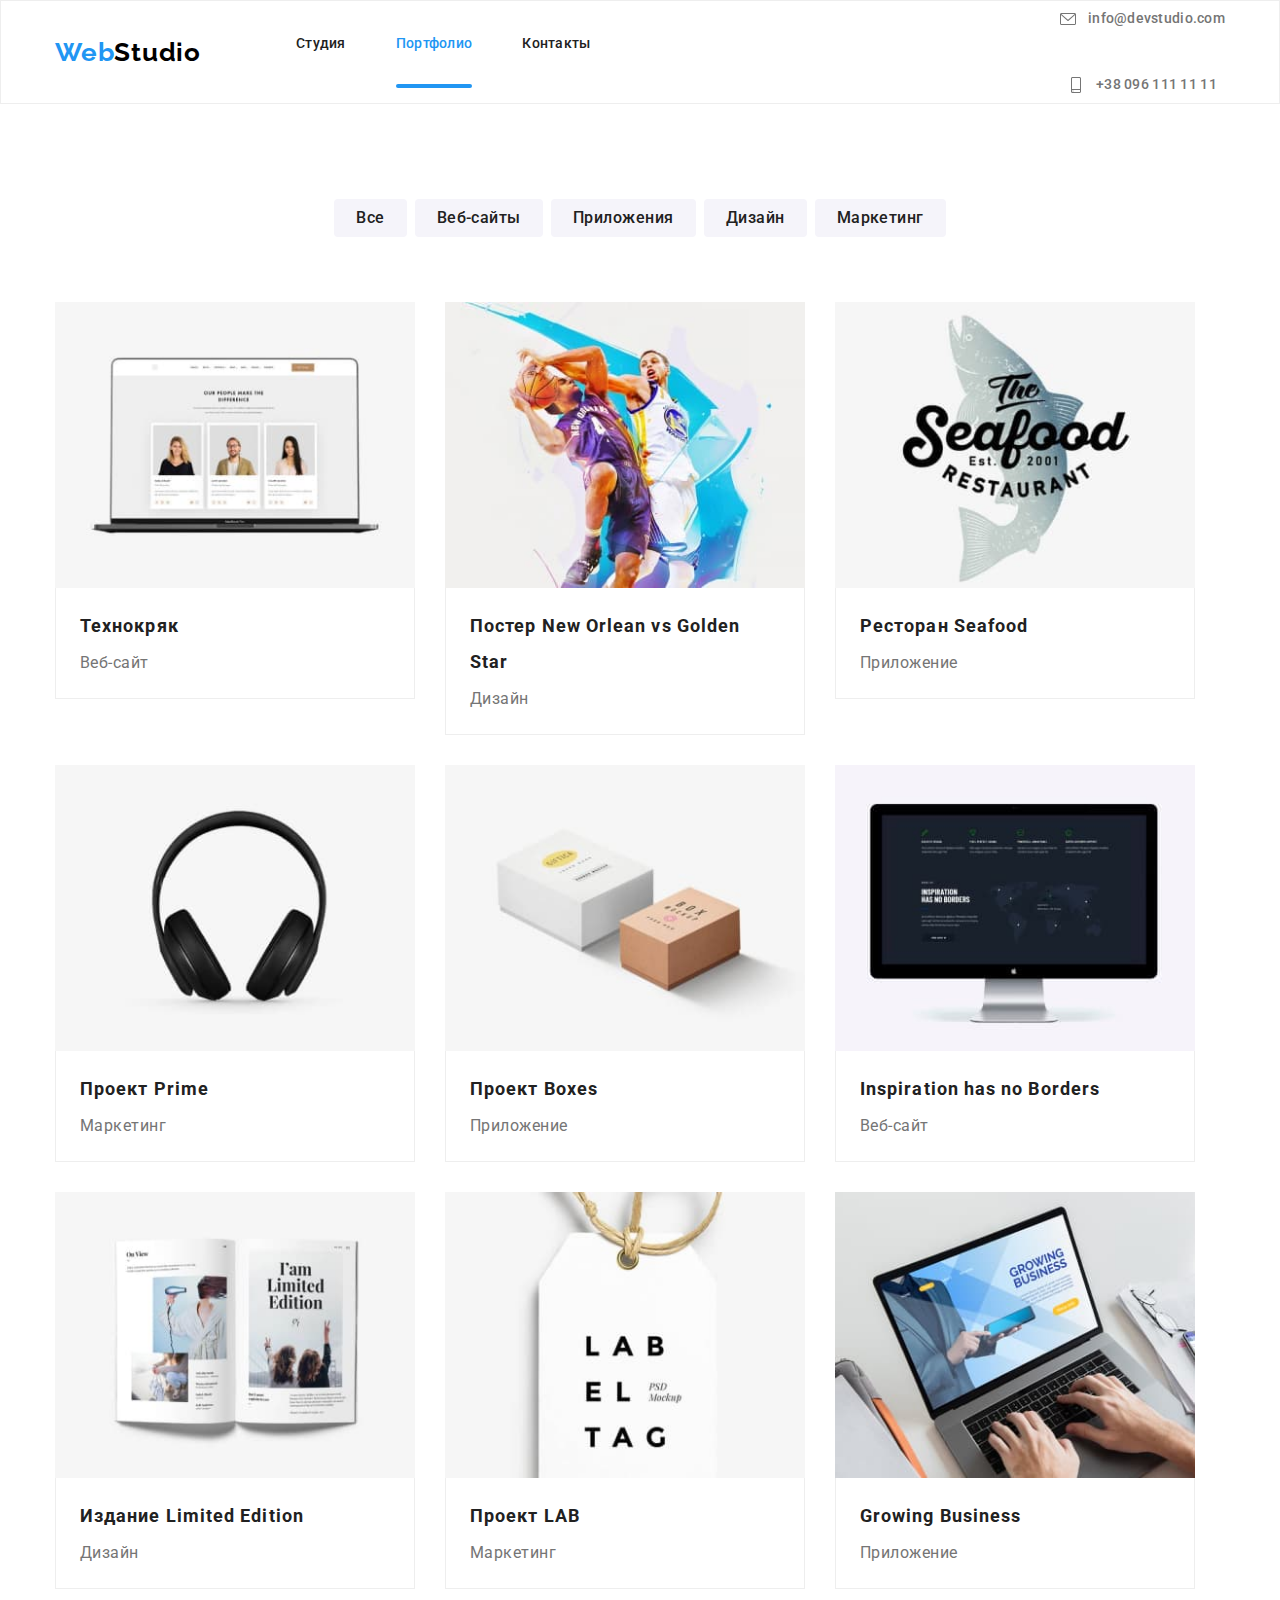
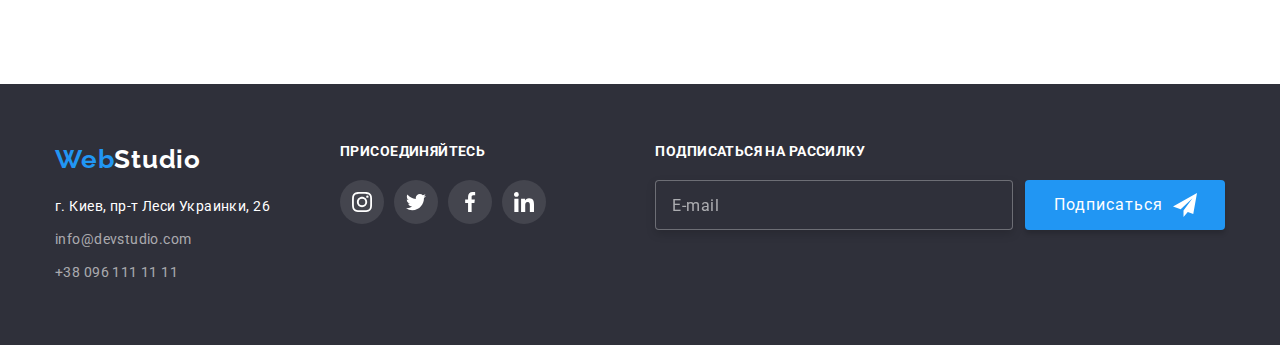
==== commit 5d28e9fd: "29.08.22" ====
--- a/portfolio.html
+++ b/portfolio.html
@@ -30,34 +30,83 @@
               >Studio</span
             ></a
           >
-          <ul class="navigasion__list header__list list">
-            <li class="navigasion__item">
-              <a href="./index.html" class="navigasion__link">Студия</a>
-            </li>
-            <li class="navigasion__item">
-              <a href="" class="navigasion__link active">Портфолио</a>
-            </li>
-            <li class="navigasion__item">
-              <a href="" class="navigasion__link">Контакты</a>
-            </li>
-          </ul>
+          <button
+            type="button"
+            class="menu-btn is-open js-open-menu"
+            aria-expanded="false"
+            aria-controls="menu-container"
+            data-menu-button
+          >
+            <svg
+              class=""
+              width="40"
+              height="40"
+              aria-label="переключатель мобильного меню"
+            >
+              <use
+                class="icon-menu"
+                href="./imag/symbol-defs.svg#icon-menu"
+              ></use>
+              <use
+                class="icon-cross"
+                href="./imag/symbol-defs.svg#icon-close1"
+              ></use>
+            </svg>
+          </button>
+
+          <div class="menu-container is-open" id="menu-container " data-menu>
+            <ul class="navigasion__list list">
+              <li class="navigasion__item">
+                <a href="./index.html" class="navigasion__link">Студия</a>
+              </li>
+              <li class="navigasion__item">
+                <a href="./portfolio.html" class="navigasion__link active"
+                  >Портфолио</a
+                >
+              </li>
+              <li class="navigasion__item">
+                <a href="" class="navigasion__link">Контакты</a>
+              </li>
+            </ul>
+
+            <ul class="contacts__list list">
+              <li class="contacts__item">
+                <a
+                  href="tel:+380961111111"
+                  class="contacts__conect contacts__tel"
+                  ><svg class="contacts__icon" width="10" height="16">
+                    <use
+                      href="./imag/symbol-defs.svg#icon-smartphone"
+                    ></use></svg
+                  >+38 096 111 11 11</a
+                >
+              </li>
+              <li class="contacts__item">
+                <a
+                  href="mailto:info@devstudio.com"
+                  class="contacts__conect contacts__mail"
+                  ><svg class="contacts__icon" width="10" height="16">
+                    <use href="./imag/symbol-defs.svg#icon-envelope"></use></svg
+                  >info@devstudio.com</a
+                >
+              </li>
+            </ul>
+            <ul class="heder-cocials list">
+              <li class="heder-cocials__item">
+                <a class="heder-cocials__link" href="">Instagram</a>
+              </li>
+              <li class="heder-cocials__item">
+                <a class="heder-cocials__link" href="">Twitter</a>
+              </li>
+              <li class="heder-cocials__item">
+                <a class="heder-cocials__link" href="">Facebook</a>
+              </li>
+              <li class="heder-cocials__item">
+                <a class="heder-cocials__link" href="">LinkedIn</a>
+              </li>
+            </ul>
+          </div>
         </nav>
-        <ul class="contacts contacts__list list">
-          <li class="contacts__item">
-            <a href="mailto:info@devstudio.com" class="contacts__conect"
-              ><svg class="contacts__icon" width="10" height="16">
-                <use href="./imag/symbol-defs.svg#icon-envelope"></use></svg
-              >info@devstudio.com</a
-            >
-          </li>
-          <li class="contacts__item">
-            <a href="tel:+380961111111" class="contacts__conect"
-              ><svg class="contacts__icon" width="10" height="16">
-                <use href="./imag/symbol-defs.svg#icon-smartphone"></use></svg
-              >+38 096 111 11 11</a
-            >
-          </li>
-        </ul>
       </div>
     </header>
 
--- a/css/main.min.css
+++ b/css/main.min.css
@@ -1 +1 @@
-:root{--timing-cubic: cubic-bezier(0.4, 0, 0.2, 1)}*,*::before,*::after{box-sizing:inherit}h1,h2,h3,h4,h5,h6,p{margin:0}img{display:block;max-width:100%;height:auto;width:100%}ul{margin:0;padding:0;list-style:0}a{text-decoration:none}address{font-style:normal}html{box-sizing:border-box}body{margin:0;font-family:"Raleway",sans-serif;font-family:"Roboto",sans-serif;background:#fff}.list{list-style:none}.visually-hidden{position:absolute;white-space:nowrap;width:1px;height:1px;overflow:hidden;border:0;padding:0;clip:rect(0 0 0 0);clip-path:inset(50%);margin:-1px}.container{width:100%;padding-right:15px;padding-left:15px;margin-right:auto;margin-left:auto}@media screen and (min-width: 480px){.container{max-width:480px}}@media screen and (min-width: 768px){.container{max-width:768px}}@media screen and (min-width: 1200px){.container{max-width:1200px}}.logo{font-weight:700;font-size:26px;line-height:1.19;letter-spacing:.03em}.span__logo{font-family:"Raleway";font-style:normal;font-weight:700;font-size:26px;line-height:1.19;letter-spacing:.03em;text-decoration:none;color:#2196f3}.span__studio{font-family:"Raleway";font-weight:700;font-size:26px;line-height:31px;letter-spacing:.03em}.span__studio--color-ligt{color:#fff}.span__studio--color-dark{color:#000}.socials{display:flex;justify-content:center;gap:10px;padding-bottom:30px}.socials__link{width:44px;height:44px;border-radius:50%;background-color:#fff;display:flex;align-items:center;justify-content:center;transition:background-color 250ms cubic-bezier(0.4, 0, 0.2, 1),fill 250ms cubic-bezier(0.4, 0, 0.2, 1)}.socials__link:hover,.socials__link:focus{background-color:#2196f3;fill:#fff}.socials__link--color-light{fill:#afb1b8}.socials__link--color-dark{background-color:rgba(255,255,255,.1);fill:#fff}.backdrop{position:fixed;top:0;left:0;width:100%;height:100%;background-color:rgba(0,0,0,.2);opacity:1;transition:opacity 250ms cubic-bezier(0.4, 0, 0.2, 1),visibility 250ms cubic-bezier(0.4, 0, 0.2, 1)}.backdrop.is-hidden{visibility:hidden;opacity:0;pointer-events:none}.modal{position:absolute;top:50%;left:50%;transform:translate(-50%, -50%) scale(1);width:530px;height:580px;padding:40px;border-radius:4px;background:#fff;box-shadow:0px 1px 3px rgba(0,0,0,.12),0px 1px 1px rgba(0,0,0,.14),0px 2px 1px rgba(0,0,0,.2);transition:transform 250ms cubic-bezier(0.4, 0, 0.2, 1)}.backdrop.is-hidden .modal{transform:translate(-50%, -50%) scale(0)}.modal-icon{position:absolute;width:30px;height:30px;top:10px;right:10px;cursor:pointer;border-radius:50%;outline:rgba(0,0,0,0);padding:6px;background-color:#fff;border:1px solid rgba(0,0,0,.1);transition:fill 250ms cubic-bezier(0.4, 0, 0.2, 1),border 250ms cubic-bezier(0.4, 0, 0.2, 1)}.modal-icon:hover{fill:#2196f3;border:1px solid #2196f3}.Form{display:block;margin:0}.form-field{margin-bottom:10px}.form-title{display:block;font-weight:700;font-size:20px;line-height:1.15;text-align:center;letter-spacing:.03em;margin-bottom:12px;color:#212121}.form-lable{display:flex;flex-direction:column;margin-bottom:4px;font-size:12px;line-height:1.16;letter-spacing:.01em;color:#757575}.form-div{position:relative}.form-input{padding-left:40px;width:100%;height:40px;left:576px;top:450px;font-size:12px;line-height:14px;letter-spacing:.01em;outline:rgba(0,0,0,0);color:#757575;border:1px solid rgba(33,33,33,.2);border-radius:4px;transition:border 250ms cubic-bezier(0.4, 0, 0.2, 1)}.form-div:focus-within>.form-input{border:1px solid #2196f3}.form-input-icon{position:absolute;top:50%;left:12px;transform:translateY(-50%);transition:fill 250ms cubic-bezier(0.4, 0, 0.2, 1)}.form-input:focus~.form-input-icon{fill:#2196f3}.form-coment{margin-bottom:20px}.form-texterea{display:block;resize:none;width:100%;height:120px;font-size:12px;line-height:14px;letter-spacing:.01em;color:#757575;outline:rgba(0,0,0,0);padding:12px 16px;border:1px solid rgba(33,33,33,.2);border-radius:4px;transition:border 250ms cubic-bezier(0.4, 0, 0.2, 1)}.form-texterea::placeholder{font-size:12px;line-height:14px;letter-spacing:.01em;color:rgba(117,117,117,.5)}.form-coment:focus-within>.form-texterea{border:1px solid #2196f3}.checkbox-label{display:flex;align-items:center;font-weight:400;font-size:14px;line-height:1.71;letter-spacing:.03em;justify-content:center;color:#757575}.checkbox-label span{display:flex;align-items:center;justify-content:center;width:16px;height:15px;border:1px solid #212121;border-radius:2px;margin-right:10px;transition:border 250ms cubic-bezier(0.4, 0, 0.2, 1),background-color 250ms cubic-bezier(0.4, 0, 0.2, 1)}.checkbox:checked+.checkbox-label span{background-color:#2196f3;border:0}.checkbox:focus+.checkbox:checked+.checkbox-label span{border-color:#2196f3}.checkbox-icon{fill:rgba(0,0,0,0);transition:fill 250ms cubic-bezier(0.4, 0, 0.2, 1)}.checkbox:checked+.checkbox-label .checkbox-icon{fill:#fff}.checkbox-link{font-weight:400;font-size:14px;line-height:1.71;letter-spacing:.03em;text-decoration-line:underline;color:#2196f3}.form-checkbox{margin-bottom:30px}.form-batton{display:block;margin:0 auto;align-items:center;width:200px;height:50px;color:#fff;background:#2196f3;box-shadow:0px 4px 4px rgba(0,0,0,.15);border-radius:4px;border-width:0}.header{background-color:#fff;border:1px solid #eee}.container-nav{display:flex;align-items:center}.navigasion{display:flex;align-items:center}.header__list{display:flex;margin-left:95px}.header__list .navigasion__item+.navigasion__item{margin-left:50px}.contacts__list .contacts__item:not(:last-child){margin-right:50px}@media screen and (min-width: 768px){.contacts__list{flex-direction:column;margin-left:85px}}@media screen and (min-width: 1200px){.contacts__list{flex-direction:row;display:flex;margin-left:auto}}.navigasion__link{position:relative;display:block;padding-top:35px;padding-bottom:35px;text-decoration:none;color:#212121;font-weight:500;font-size:14px;line-height:1.14;letter-spacing:.02em;cursor:pointer;transition:color 250ms cubic-bezier(0.4, 0, 0.2, 1)}.navigasion__link:hover,.navigasion__link:focus{color:#2196f3}.contacts__icon{margin-right:10px;fill:#757575;height:16px;width:20px;fill:currentColor}.contacts__icon:hover,.contacts__icon:focus{color:#2196f3;transition:background-color 250ms cubic-bezier(0.4, 0, 0.2, 1),color 250ms cubic-bezier(0.4, 0, 0.2, 1)}.contacts__conect{display:flex;align-items:center;font-style:normal;font-weight:500;font-size:14px;line-height:1.14;letter-spacing:.02em;color:#757575;padding-top:35px;padding-bottom:35px;transition:color 250ms cubic-bezier(0.4, 0, 0.2, 1)}.contacts__conect:hover,.contacts__conect:focus{color:#2196f3;transition:background-color 250ms cubic-bezier(0.4, 0, 0.2, 1),color 250ms cubic-bezier(0.4, 0, 0.2, 1)}@media screen and (min-width: 768px){.contacts__conect{padding-top:10px;padding-bottom:10px}}.active{color:#2196f3}.active::after{position:absolute;display:block;content:"";bottom:-1px;right:0;width:100%;background-color:#2196f3;height:4px;border-radius:2px}.hero{margin-right:auto;margin-left:auto;background-repeat:no-repeat;background-position:center;background-size:cover;max-width:1600px;padding:200px 0;background-color:#2f303a;background-image:linear-gradient(to right, rgba(49, 58, 47, 0.4), rgba(47, 48, 58, 0.4)),url(../imag/Img-hero.jpg)}.hero__title{font-weight:900;font-size:26px;line-height:1.36;text-align:center;letter-spacing:.06em;text-transform:uppercase;color:#fff;width:360px;margin:0 auto;margin-bottom:30px}@media screen and (min-width: 1200px){.hero__title{width:673px;font-size:44px}}.hero__but{display:block;margin:0 auto;border-radius:4px;padding:10px 32px;font-weight:700;font-size:16px;line-height:1.88;align-items:center;text-align:center;letter-spacing:.06em;color:#fff;background-color:#2196f3;box-shadow:0px 4px 4px rgba(0,0,0,.15);cursor:pointer;border-width:0;transition:background-color 250ms cubic-bezier(0.4, 0, 0.2, 1),color 250ms cubic-bezier(0.4, 0, 0.2, 1)}.hero__but:hover{color:#2196f3;background-color:#fff}.advantages{padding-top:60px;padding-bottom:60px}@media screen and (min-width: 1200px){.advantages{padding-bottom:95px;padding-top:95px}}.advantages__list{display:flex;border-radius:4px;flex-wrap:wrap;gap:30px}.advantages__icon{display:flex;background-color:#f5f4fa;width:100%;height:120px;margin-bottom:30px;border-radius:4px;align-items:center;justify-content:center}.advantages__item{width:100%}@media screen and (min-width: 768px){.advantages__item{width:calc((100% - 30px)/2)}}@media screen and (min-width: 1200px){.advantages__item{width:calc((100% - 90px)/4)}}.advantages__title{font-weight:700;font-size:14px;line-height:1.14;letter-spacing:.03em;text-transform:uppercase;text-align:center;color:#212121;margin-bottom:10px}@media screen and (min-width: 768px){.advantages__title{text-align:left}}.advantages__text{font-weight:400;font-size:14px;line-height:1.71;letter-spacing:.03em;color:#757575}.work{padding-bottom:95px}@media screen and (max-width: 1200px){.work{display:none}}.work__title{font-weight:700;font-size:36px;line-height:42px;text-align:center;letter-spacing:.03em;color:#212121;margin-bottom:50px}.work__list{display:flex;gap:30px}.work__item{position:relative;width:calc((100% - 60px)/3);max-width:100%;height:auto}.work__text{display:flex;position:absolute;bottom:0px;font-size:14px;line-height:1.14;letter-spacing:.03em;text-transform:uppercase;align-items:center;justify-content:center;width:100%;height:70px;color:#fff;background-color:rgba(47,48,58,.8)}.team{background:#f5f4fa;padding-top:60px;padding-bottom:60px}@media screen and (min-width: 1200px){.team{padding-bottom:95px;padding-top:95px}}.team__title{font-weight:700;font-size:28px;line-height:1.16;text-align:center;letter-spacing:.03em;color:#212121;margin-bottom:30px}@media screen and (min-width: 1200px){.team__title{font-size:36px;margin-bottom:50px}}.team__list{display:flex;gap:30px;flex-wrap:wrap}.team__item{background:#fff;box-shadow:0px 1px 3px rgba(0,0,0,.12),0px 1px 1px rgba(0,0,0,.14),0px 2px 1px rgba(0,0,0,.2);border-radius:0px 0px 4px 4px;width:100%}@media screen and (min-width: 768px){.team__item{width:calc((100% - 30px)/2)}}@media screen and (min-width: 1200px){.team__item{width:calc((100% - 90px)/4)}}.team-title__name{font-weight:500;font-size:16px;line-height:1.18;text-align:center;letter-spacing:.03em;color:#212121;text-align:center;padding-top:30px;margin-bottom:10px}.team__text{font-weight:400;font-size:16px;line-height:1.18;text-align:center;letter-spacing:.03em;fill:currentColor;margin-bottom:16px}.clients{background:#fff;padding-top:60px;padding-bottom:60px}@media screen and (min-width: 1200px){.clients{padding-bottom:95px;padding-top:95px}}.clients__title{font-weight:700;font-size:28px;line-height:1.1666666667;margin-bottom:30px;text-align:center;letter-spacing:.03em;color:#212121}@media screen and (min-width: 1200px){.clients__title{font-size:36px;margin-bottom:50px}}.clients__list{display:flex;gap:30px;flex-wrap:wrap}.clients__item{width:100%}@media screen and (min-width: 480px){.clients__item{width:calc((100% - 30px)/2)}}@media screen and (min-width: 768px){.clients__item{width:calc((100% - 60px)/3)}}@media screen and (min-width: 1200px){.clients__item{width:calc((100% - 150px)/6)}}.clients__link{display:flex;height:92px;align-items:center;justify-content:center;border:1px solid #afb1b8;border-radius:4px;color:#afb1b8;transition:color 250ms cubic-bezier(0.4, 0, 0.2, 1),border-color 250ms cubic-bezier(0.4, 0, 0.2, 1)}.clients__link{fill:currentColor}.clients__link:hover,.clients__link:focus{border-color:#2196f3;color:#2196f3}.footer{background:#2f303a;text-align:center;padding-top:60px}@media screen and (min-width: 768px){.contacts-futer{display:flex;justify-content:space-between;margin-left:75px;margin-right:90px}}@media screen and (min-width: 1200px){.container-futer{text-align:start;display:flex;flex-wrap:wrap;justify-content:space-between}.contacts-futer{margin:0}}.logo__futer{margin-bottom:20px}.adres__item{margin-bottom:9px;transition:color 250ms cubic-bezier(0.4, 0, 0.2, 1)}.adres__item:last-child{margin-bottom:60px}.adres__gps{font-style:normal;font-weight:400;font-size:14px;line-height:1.71;letter-spacing:.03em;color:#fff;text-decoration:none;transition:color 250ms cubic-bezier(0.4, 0, 0.2, 1)}.adres__gps:focus,.adres__gps:hover{color:#2196f3}.adres__text{font-style:normal;font-weight:400;font-size:14px;line-height:1.71;letter-spacing:.03em;color:rgba(255,255,255,.6);transition:color 250ms cubic-bezier(0.4, 0, 0.2, 1)}.adres__text:focus,.adres__text:hover{color:#2196f3}.join__content{margin-bottom:40px}@media screen and (min-width: 1200px){.join__content{margin-right:12px;margin-left:70px}}.join__title{font-weight:700;font-size:14px;line-height:1.14;letter-spacing:.03em;text-transform:uppercase;color:#fff;margin-bottom:20px}@media screen and (min-width: 1200px){.form-futer{display:flex}}.form-futer__title{font-weight:700;font-size:14px;line-height:1.14;letter-spacing:.03em;text-transform:uppercase;margin-bottom:20px;color:#fff}.form-futer__input{outline:rgba(0,0,0,0);display:block;width:100%;height:50px;margin:0;font-weight:400;font-size:16px;padding-left:16px;margin-bottom:20px;line-height:1.25;color:rgba(255,255,255,.6);background:#2f303a;border:1px solid rgba(255,255,255,.3);filter:drop-shadow(0px 4px 4px rgba(0, 0, 0, 0.15));border-radius:4px;transition:border 250ms cubic-bezier(0.4, 0, 0.2, 1)}.form-futer__input::placeholder{font-weight:400;font-size:16px;line-height:1.25;align-items:center;letter-spacing:.03em;color:rgba(255,255,255,.6)}.form-futer:focus-within>.form-futer__input{border:1px solid #2196f3}@media screen and (min-width: 768px){.form-futer__input{width:450px;margin-left:152px;margin-right:166px}}@media screen and (min-width: 1200px){.form-futer__input{margin-right:12px;margin-left:0px;width:358px}}.form-futer__btn{height:50px;outline:rgba(0,0,0,0);cursor:pointer;align-items:center;text-align:center;letter-spacing:.06em;font-size:16px;line-height:1.87x;padding:10px 62px 10px 29px;color:#fff;background-color:#2196f3;box-shadow:0px 4px 4px rgba(0,0,0,.15);border-radius:4px;border-width:0}.form-btn{position:relative;display:inline-block;margin-bottom:60px}.form-icon{position:absolute;fill:#fff;top:50%;right:28px;transform:translateY(-50%)}.portf-non{display:none}.portfolio{padding-top:95px;padding-bottom:95px}.list-nav{display:flex;flex-wrap:wrap;margin-bottom:40px}.list-nav .list-nav__item:not(:last-child){margin-right:8px;margin-bottom:15px}@media screen and (min-width: 768px){.list-nav{justify-content:center;margin-bottom:50px}}.list-nav__btn{border:0;font-weight:500;font-size:16px;line-height:1.62;text-align:center;letter-spacing:.03em;background-color:#f5f4fa;color:#212121;cursor:pointer;border-radius:4px;padding:6px 22px;transition:background-color 250ms cubic-bezier(0.4, 0, 0.2, 1),color 250ms cubic-bezier(0.4, 0, 0.2, 1),box-shadow 250ms cubic-bezier(0.4, 0, 0.2, 1)}.list-nav__btn:hover,.list-nav__btn:focus{background-color:#2196f3;color:#fff;box-shadow:0px 3px 1px rgba(0,0,0,.1),0px 1px 2px rgba(0,0,0,.08),0px 2px 2px rgba(0,0,0,.12)}.portfolio__list{display:flex;flex-wrap:wrap;padding:0;list-style:none;gap:30px}.portfolio__item{width:370px}@media screen and (min-width: 768px){.portfolio__item{width:calc((100% - 30px)/2)}}@media screen and (min-width: 1200px){.portfolio__item{width:calc((100% - 90px)/3)}}.portfolio__tumb{position:relative;overflow:hidden}.portfolio__text-action{position:absolute;display:inline-block;padding:63px 24px;top:0;left:0;font-weight:400;font-size:18px;line-height:1.56;letter-spacing:.03em;color:#fff;background-color:rgba(33,150,243,.9);opacity:0;transition:transform 250ms cubic-bezier(0.4, 0, 0.2, 1),opacity 250ms cubic-bezier(0.4, 0, 0.2, 1);transform:translateY(100%)}.portfolio__link:hover .portfolio__text-action{transform:translateY(0);opacity:1}.portfolio__link:focus .portfolio__text-action{transform:translateY(0)}.portfolio__link{transition:box-shadow 250ms cubic-bezier(0.4, 0, 0.2, 1)}.portfolio__link:hover,.portfolio__link:focus{display:block;box-shadow:0px 1px 1px rgba(0,0,0,.12),0px 4px 4px rgba(0,0,0,.06),1px 4px 6px rgba(0,0,0,.16);cursor:pointer}.portfolio__naim{padding:20px 24px;border-bottom:1px solid #eee;border-left:1px solid #eee;border-right:1px solid #eee}.portfolio__title{font-weight:700;font-size:18px;line-height:2;letter-spacing:.06em;color:#212121;margin-top:0px;margin-bottom:4px}.portfolio__text{font-weight:400;font-size:16px;line-height:1.88;letter-spacing:.03em;color:#757575}/*# sourceMappingURL=main.min.css.map */+:root{--timing-cubic: cubic-bezier(0.4, 0, 0.2, 1)}*,*::before,*::after{box-sizing:inherit}h1,h2,h3,h4,h5,h6,p{margin:0}img{display:block;max-width:100%;height:auto;width:100%}ul{margin:0;padding:0;list-style:0}a{text-decoration:none}address{font-style:normal}html{box-sizing:border-box}body{margin:0;font-family:"Raleway",sans-serif;font-family:"Roboto",sans-serif;background:#fff}.list{list-style:none}.visually-hidden{position:absolute;white-space:nowrap;width:1px;height:1px;overflow:hidden;border:0;padding:0;clip:rect(0 0 0 0);clip-path:inset(50%);margin:-1px}.container{width:100%;padding-right:15px;padding-left:15px;margin-right:auto;margin-left:auto}@media screen and (min-width: 480px){.container{max-width:480px}}@media screen and (min-width: 768px){.container{max-width:768px}}@media screen and (min-width: 1200px){.container{max-width:1200px}}.logo{font-weight:700;font-size:26px;line-height:1.19;letter-spacing:.03em}.span__logo{font-family:"Raleway";font-style:normal;font-weight:700;font-size:26px;line-height:1.19;letter-spacing:.03em;text-decoration:none;color:#2196f3}.span__studio{font-family:"Raleway";font-weight:700;font-size:26px;line-height:31px;letter-spacing:.03em}.span__studio--color-ligt{color:#fff}.span__studio--color-dark{color:#000}.socials{display:flex;justify-content:center;gap:10px;padding-bottom:30px}.socials__link{width:44px;height:44px;border-radius:50%;background-color:#fff;display:flex;align-items:center;justify-content:center;transition:background-color 250ms cubic-bezier(0.4, 0, 0.2, 1),fill 250ms cubic-bezier(0.4, 0, 0.2, 1)}.socials__link:hover,.socials__link:focus{background-color:#2196f3;fill:#fff}.socials__link--color-light{fill:#afb1b8}.socials__link--color-dark{background-color:rgba(255,255,255,.1);fill:#fff}.backdrop{position:fixed;top:0;left:0;width:100%;height:100%;background-color:rgba(0,0,0,.2);opacity:1;transition:opacity 250ms cubic-bezier(0.4, 0, 0.2, 1),visibility 250ms cubic-bezier(0.4, 0, 0.2, 1);overflow-y:scroll}.backdrop.is-hidden{visibility:hidden;opacity:0;pointer-events:none}.modal{position:absolute;margin:95px 15px;padding:40px;border-radius:4px;background:#fff;box-shadow:0px 1px 3px rgba(0,0,0,.12),0px 1px 1px rgba(0,0,0,.14),0px 2px 1px rgba(0,0,0,.2);transition:transform 250ms cubic-bezier(0.4, 0, 0.2, 1)}.backdrop.is-hidden .modal{transform:translate(-50%, -50%) scale(0)}@media screen and (min-width: 480px){.modal{top:50%;left:50%;transform:translate(-50%, -50%) scale(1);width:480px;height:609px}}@media screen and (min-width: 1200px){.modal{width:528px;font-size:44px}}.modal-icon{position:absolute;width:30px;height:30px;top:10px;right:10px;cursor:pointer;border-radius:50%;outline:rgba(0,0,0,0);padding:6px;background-color:#fff;border:1px solid rgba(0,0,0,.1);transition:fill 250ms cubic-bezier(0.4, 0, 0.2, 1),border 250ms cubic-bezier(0.4, 0, 0.2, 1)}.modal-icon:hover{fill:#2196f3;border:1px solid #2196f3}.Form{display:block;margin:0}.form-field{margin-bottom:10px}.form-title{display:block;font-weight:700;font-size:20px;line-height:1.15;text-align:center;letter-spacing:.03em;margin-bottom:12px;color:#212121}.form-lable{display:flex;flex-direction:column;margin-bottom:4px;font-size:12px;line-height:1.16;letter-spacing:.01em;color:#757575}.form-div{position:relative}.form-input{padding-left:40px;width:100%;height:40px;left:576px;top:450px;font-size:12px;line-height:14px;letter-spacing:.01em;outline:rgba(0,0,0,0);color:#757575;border:1px solid rgba(33,33,33,.2);border-radius:4px;transition:border 250ms cubic-bezier(0.4, 0, 0.2, 1)}.form-div:focus-within>.form-input{border:1px solid #2196f3}.form-input-icon{position:absolute;top:50%;left:12px;transform:translateY(-50%);transition:fill 250ms cubic-bezier(0.4, 0, 0.2, 1)}.form-input:focus~.form-input-icon{fill:#2196f3}.form-coment{margin-bottom:20px}.form-texterea{display:block;resize:none;width:100%;height:120px;font-size:12px;line-height:14px;letter-spacing:.01em;color:#757575;outline:rgba(0,0,0,0);padding:12px 16px;border:1px solid rgba(33,33,33,.2);border-radius:4px;transition:border 250ms cubic-bezier(0.4, 0, 0.2, 1)}.form-texterea::placeholder{font-size:12px;line-height:14px;letter-spacing:.01em;color:rgba(117,117,117,.5)}.form-coment:focus-within>.form-texterea{border:1px solid #2196f3}.checkbox-label{display:flex;align-items:center;font-weight:400;font-size:14px;line-height:1.71;letter-spacing:.03em;justify-content:center;color:#757575}.checkbox-label span{display:flex;align-items:center;justify-content:center;width:16px;height:15px;border:1px solid #212121;border-radius:2px;margin-right:10px;transition:border 250ms cubic-bezier(0.4, 0, 0.2, 1),background-color 250ms cubic-bezier(0.4, 0, 0.2, 1)}.checkbox:checked+.checkbox-label span{background-color:#2196f3;border:0}.checkbox:focus+.checkbox:checked+.checkbox-label span{border-color:#2196f3}.checkbox-icon{fill:rgba(0,0,0,0);transition:fill 250ms cubic-bezier(0.4, 0, 0.2, 1)}.checkbox:checked+.checkbox-label .checkbox-icon{fill:#fff}.checkbox-link{font-weight:400;font-size:14px;line-height:1.71;letter-spacing:.03em;text-decoration-line:underline;color:#2196f3}.form-checkbox{margin-bottom:30px}.form-batton{display:block;margin:0 auto;align-items:center;width:200px;height:50px;color:#fff;background:#2196f3;box-shadow:0px 4px 4px rgba(0,0,0,.15);border-radius:4px;border-width:0}.header{position:relative;background-color:#fff;border:1px solid #eee}.navigasion{display:flex;align-items:center;justify-content:space-between;width:100%}.menu-btn{background-color:#fff;color:#000;cursor:pointer;border:none;padding:0;margin:0;display:inline-flex;transition:background-color 250ms cubic-bezier(0.4, 0, 0.2, 1),color 250ms cubic-bezier(0.4, 0, 0.2, 1)}.menu-btn:hover{fill:#2196f3}.menu-btn .icon-cross{display:none}.menu-btn.is-open .icon-cross{display:block}.menu-btn.is-open .icon-menu{display:none}@media screen and (min-width: 768px){.menu-btn{display:none}}.menu-container{background-color:#fff}@media screen and (max-width: 767px){.menu-container{display:none;position:absolute;top:100%;left:0;width:100%;padding:40px}.menu-container.is-open{display:block}}@media screen and (min-width: 768px){.menu-container{display:flex;justify-content:space-between;flex-grow:1}}@media screen and (max-width: 767px){.navigasion__list{margin-bottom:300px}}@media screen and (min-width: 768px){.navigasion__list{display:flex;margin-left:95px}.navigasion__list .navigasion__item+.navigasion__item{margin-left:50px}}.navigasion__link{position:relative;display:block;padding-top:16px;padding-bottom:16px;text-decoration:none;color:#212121;font-weight:500;font-size:40px;line-height:1.14;letter-spacing:.02em;cursor:pointer;transition:color 250ms cubic-bezier(0.4, 0, 0.2, 1)}.navigasion__link:hover,.navigasion__link:focus{color:#2196f3}@media screen and (min-width: 768px){.navigasion__link{padding-top:35px;padding-bottom:35px;font-size:14px}}@media screen and (min-width: 768px){.contacts__list{display:flex;flex-direction:column-reverse;margin-left:85px}}@media screen and (min-width: 1200px){.contacts__list{display:flex;align-items:center;gap:30px}}.contacts__conect{display:flex;align-items:center;font-style:normal;font-weight:500;font-size:14px;line-height:1.14;letter-spacing:.02em;color:#757575;padding-top:16px;padding-bottom:16px;transition:color 250ms cubic-bezier(0.4, 0, 0.2, 1)}.contacts__conect:hover,.contacts__conect:focus{color:#2196f3;transition:background-color 250ms cubic-bezier(0.4, 0, 0.2, 1),color 250ms cubic-bezier(0.4, 0, 0.2, 1)}@media screen and (min-width: 768px){.contacts__conect{padding-top:10px;padding-bottom:10px}}@media screen and (max-width: 767px){.contacts__tel{font-size:34px;color:#2196f3}}@media screen and (max-width: 767px){.contacts__mail{font-size:24px;margin-bottom:65px}}.contacts__icon{margin-right:10px;fill:#757575;height:16px;width:20px;fill:currentColor}.contacts__icon:hover,.contacts__icon:focus{color:#2196f3;transition:background-color 250ms cubic-bezier(0.4, 0, 0.2, 1),color 250ms cubic-bezier(0.4, 0, 0.2, 1)}@media screen and (max-width: 767px){.contacts__icon{display:none}}@media screen and (max-width: 767px){.heder-cocials{display:flex;gap:20px;width:100%;flex-wrap:wrap}}@media screen and (min-width: 768px){.heder-cocials{display:none}}.heder-cocials__link{color:#2196f3;font-style:normal;font-weight:500;font-size:18px;line-height:1.2;letter-spacing:.02em}.active{color:#2196f3}@media screen and (min-width: 768px){.active::after{position:absolute;display:block;content:"";bottom:-1px;right:0;width:100%;background-color:#2196f3;height:4px;border-radius:2px}}.hero{margin-right:auto;margin-left:auto;background-repeat:no-repeat;background-position:center;background-size:cover;max-width:1600px;padding:200px 0;background-color:#2f303a;background-image:linear-gradient(to right, rgba(49, 58, 47, 0.4), rgba(47, 48, 58, 0.4)),url(../imag/Img-hero.jpg)}.hero__title{font-weight:900;font-size:26px;line-height:1.36;text-align:center;letter-spacing:.06em;text-transform:uppercase;color:#fff;margin:0 auto;margin-bottom:30px}@media screen and (min-width: 480px){.hero__title{width:360px}}@media screen and (min-width: 1200px){.hero__title{width:673px;font-size:44px}}.hero__but{display:block;margin:0 auto;border-radius:4px;padding:10px 32px;font-weight:700;font-size:16px;line-height:1.88;align-items:center;text-align:center;letter-spacing:.06em;color:#fff;background-color:#2196f3;box-shadow:0px 4px 4px rgba(0,0,0,.15);cursor:pointer;border-width:0;transition:background-color 250ms cubic-bezier(0.4, 0, 0.2, 1),color 250ms cubic-bezier(0.4, 0, 0.2, 1)}.hero__but:hover{color:#2196f3;background-color:#fff}.advantages{padding-top:60px;padding-bottom:60px}@media screen and (min-width: 1200px){.advantages{padding-bottom:95px;padding-top:95px}}.advantages__list{display:flex;border-radius:4px;flex-wrap:wrap;gap:30px}.advantages__icon{display:flex;background-color:#f5f4fa;width:100%;height:120px;margin-bottom:30px;border-radius:4px;align-items:center;justify-content:center}.advantages__item{width:100%}@media screen and (min-width: 768px){.advantages__item{width:calc((100% - 30px)/2)}}@media screen and (min-width: 1200px){.advantages__item{width:calc((100% - 90px)/4)}}.advantages__title{font-weight:700;font-size:14px;line-height:1.14;letter-spacing:.03em;text-transform:uppercase;text-align:center;color:#212121;margin-bottom:10px}@media screen and (min-width: 768px){.advantages__title{text-align:left}}.advantages__text{font-weight:400;font-size:14px;line-height:1.71;letter-spacing:.03em;color:#757575}.work{padding-bottom:95px}@media screen and (max-width: 1200px){.work{display:none}}.work__title{font-weight:700;font-size:36px;line-height:42px;text-align:center;letter-spacing:.03em;color:#212121;margin-bottom:50px}.work__list{display:flex;gap:30px}.work__item{position:relative;width:calc((100% - 60px)/3);max-width:100%;height:auto}.work__text{display:flex;position:absolute;bottom:0px;font-size:14px;line-height:1.14;letter-spacing:.03em;text-transform:uppercase;align-items:center;justify-content:center;width:100%;height:70px;color:#fff;background-color:rgba(47,48,58,.8)}.team{background:#f5f4fa;padding-top:60px;padding-bottom:60px}@media screen and (min-width: 1200px){.team{padding-bottom:95px;padding-top:95px}}.team__title{font-weight:700;font-size:28px;line-height:1.16;text-align:center;letter-spacing:.03em;color:#212121;margin-bottom:30px}@media screen and (min-width: 1200px){.team__title{font-size:36px;margin-bottom:50px}}.team__list{display:flex;gap:30px;flex-wrap:wrap}.team__item{background:#fff;box-shadow:0px 1px 3px rgba(0,0,0,.12),0px 1px 1px rgba(0,0,0,.14),0px 2px 1px rgba(0,0,0,.2);border-radius:0px 0px 4px 4px;width:100%}@media screen and (min-width: 768px){.team__item{width:calc((100% - 30px)/2)}}@media screen and (min-width: 1200px){.team__item{width:calc((100% - 90px)/4)}}.team-title__name{font-weight:500;font-size:16px;line-height:1.18;text-align:center;letter-spacing:.03em;color:#212121;text-align:center;padding-top:30px;margin-bottom:10px}.team__text{font-weight:400;font-size:16px;line-height:1.18;text-align:center;letter-spacing:.03em;fill:currentColor;margin-bottom:16px}.clients{background:#fff;padding-top:60px;padding-bottom:60px}@media screen and (min-width: 1200px){.clients{padding-bottom:95px;padding-top:95px}}.clients__title{font-weight:700;font-size:28px;line-height:1.1666666667;margin-bottom:30px;text-align:center;letter-spacing:.03em;color:#212121}@media screen and (min-width: 1200px){.clients__title{font-size:36px;margin-bottom:50px}}.clients__list{display:flex;gap:30px;flex-wrap:wrap}.clients__item{width:100%}@media screen and (min-width: 480px){.clients__item{width:calc((100% - 30px)/2)}}@media screen and (min-width: 768px){.clients__item{width:calc((100% - 60px)/3)}}@media screen and (min-width: 1200px){.clients__item{width:calc((100% - 150px)/6)}}.clients__link{display:flex;height:92px;align-items:center;justify-content:center;border:1px solid #afb1b8;border-radius:4px;color:#afb1b8;transition:color 250ms cubic-bezier(0.4, 0, 0.2, 1),border-color 250ms cubic-bezier(0.4, 0, 0.2, 1)}.clients__link{fill:currentColor}.clients__link:hover,.clients__link:focus{border-color:#2196f3;color:#2196f3}.footer{background:#2f303a;text-align:center;padding-top:60px}@media screen and (min-width: 768px){.contacts-futer{display:flex;justify-content:space-between;margin-left:75px;margin-right:90px}}@media screen and (min-width: 1200px){.container-futer{text-align:start;display:flex;flex-wrap:wrap;justify-content:space-between}.contacts-futer{margin:0}}.logo__futer{margin-bottom:20px}.adres__item{margin-bottom:9px;transition:color 250ms cubic-bezier(0.4, 0, 0.2, 1)}.adres__item:last-child{margin-bottom:60px}.adres__gps{font-style:normal;font-weight:400;font-size:14px;line-height:1.71;letter-spacing:.03em;color:#fff;text-decoration:none;transition:color 250ms cubic-bezier(0.4, 0, 0.2, 1)}.adres__gps:focus,.adres__gps:hover{color:#2196f3}.adres__text{font-style:normal;font-weight:400;font-size:14px;line-height:1.71;letter-spacing:.03em;color:rgba(255,255,255,.6);transition:color 250ms cubic-bezier(0.4, 0, 0.2, 1)}.adres__text:focus,.adres__text:hover{color:#2196f3}.join__content{margin-bottom:40px}@media screen and (min-width: 1200px){.join__content{margin-right:12px;margin-left:70px}}.join__title{font-weight:700;font-size:14px;line-height:1.14;letter-spacing:.03em;text-transform:uppercase;color:#fff;margin-bottom:20px}@media screen and (min-width: 1200px){.form-futer{display:flex}}.form-futer__title{font-weight:700;font-size:14px;line-height:1.14;letter-spacing:.03em;text-transform:uppercase;margin-bottom:20px;color:#fff}.form-futer__input{outline:rgba(0,0,0,0);display:block;width:100%;height:50px;margin:0;font-weight:400;font-size:16px;padding-left:16px;margin-bottom:20px;line-height:1.25;color:rgba(255,255,255,.6);background:#2f303a;border:1px solid rgba(255,255,255,.3);filter:drop-shadow(0px 4px 4px rgba(0, 0, 0, 0.15));border-radius:4px;transition:border 250ms cubic-bezier(0.4, 0, 0.2, 1)}.form-futer__input::placeholder{font-weight:400;font-size:16px;line-height:1.25;align-items:center;letter-spacing:.03em;color:rgba(255,255,255,.6)}.form-futer:focus-within>.form-futer__input{border:1px solid #2196f3}@media screen and (min-width: 768px){.form-futer__input{width:450px;margin-left:152px;margin-right:166px}}@media screen and (min-width: 1200px){.form-futer__input{margin-right:12px;margin-left:0px;width:358px}}.form-futer__btn{height:50px;outline:rgba(0,0,0,0);cursor:pointer;align-items:center;text-align:center;letter-spacing:.06em;font-size:16px;line-height:1.87x;padding:10px 62px 10px 29px;color:#fff;background-color:#2196f3;box-shadow:0px 4px 4px rgba(0,0,0,.15);border-radius:4px;border-width:0}.form-btn{position:relative;display:inline-block;margin-bottom:60px}.form-icon{position:absolute;fill:#fff;top:50%;right:28px;transform:translateY(-50%)}.portf-non{display:none}.portfolio{padding-top:95px;padding-bottom:95px}.list-nav{display:flex;flex-wrap:wrap;margin-bottom:40px}.list-nav .list-nav__item:not(:last-child){margin-right:8px;margin-bottom:15px}@media screen and (min-width: 768px){.list-nav{justify-content:center;margin-bottom:50px}}.list-nav__btn{border:0;font-weight:500;font-size:16px;line-height:1.62;text-align:center;letter-spacing:.03em;background-color:#f5f4fa;color:#212121;cursor:pointer;border-radius:4px;padding:6px 22px;transition:background-color 250ms cubic-bezier(0.4, 0, 0.2, 1),color 250ms cubic-bezier(0.4, 0, 0.2, 1),box-shadow 250ms cubic-bezier(0.4, 0, 0.2, 1)}.list-nav__btn:hover,.list-nav__btn:focus{background-color:#2196f3;color:#fff;box-shadow:0px 3px 1px rgba(0,0,0,.1),0px 1px 2px rgba(0,0,0,.08),0px 2px 2px rgba(0,0,0,.12)}.portfolio__list{display:flex;flex-wrap:wrap;padding:0;list-style:none;gap:30px}.portfolio__item{width:370px}@media screen and (min-width: 768px){.portfolio__item{width:calc((100% - 30px)/2)}}@media screen and (min-width: 1200px){.portfolio__item{width:calc((100% - 90px)/3)}}.portfolio__tumb{position:relative;overflow:hidden}.portfolio__text-action{position:absolute;display:inline-block;padding:63px 24px;top:0;left:0;font-weight:400;font-size:18px;line-height:1.56;letter-spacing:.03em;color:#fff;background-color:rgba(33,150,243,.9);opacity:0;transition:transform 250ms cubic-bezier(0.4, 0, 0.2, 1),opacity 250ms cubic-bezier(0.4, 0, 0.2, 1);transform:translateY(100%)}.portfolio__link:hover .portfolio__text-action{transform:translateY(0);opacity:1}.portfolio__link:focus .portfolio__text-action{transform:translateY(0)}.portfolio__link{transition:box-shadow 250ms cubic-bezier(0.4, 0, 0.2, 1)}.portfolio__link:hover,.portfolio__link:focus{display:block;box-shadow:0px 1px 1px rgba(0,0,0,.12),0px 4px 4px rgba(0,0,0,.06),1px 4px 6px rgba(0,0,0,.16);cursor:pointer}.portfolio__naim{padding:20px 24px;border-bottom:1px solid #eee;border-left:1px solid #eee;border-right:1px solid #eee}.portfolio__title{font-weight:700;font-size:18px;line-height:2;letter-spacing:.06em;color:#212121;margin-top:0px;margin-bottom:4px}.portfolio__text{font-weight:400;font-size:16px;line-height:1.88;letter-spacing:.03em;color:#757575}/*# sourceMappingURL=main.min.css.map */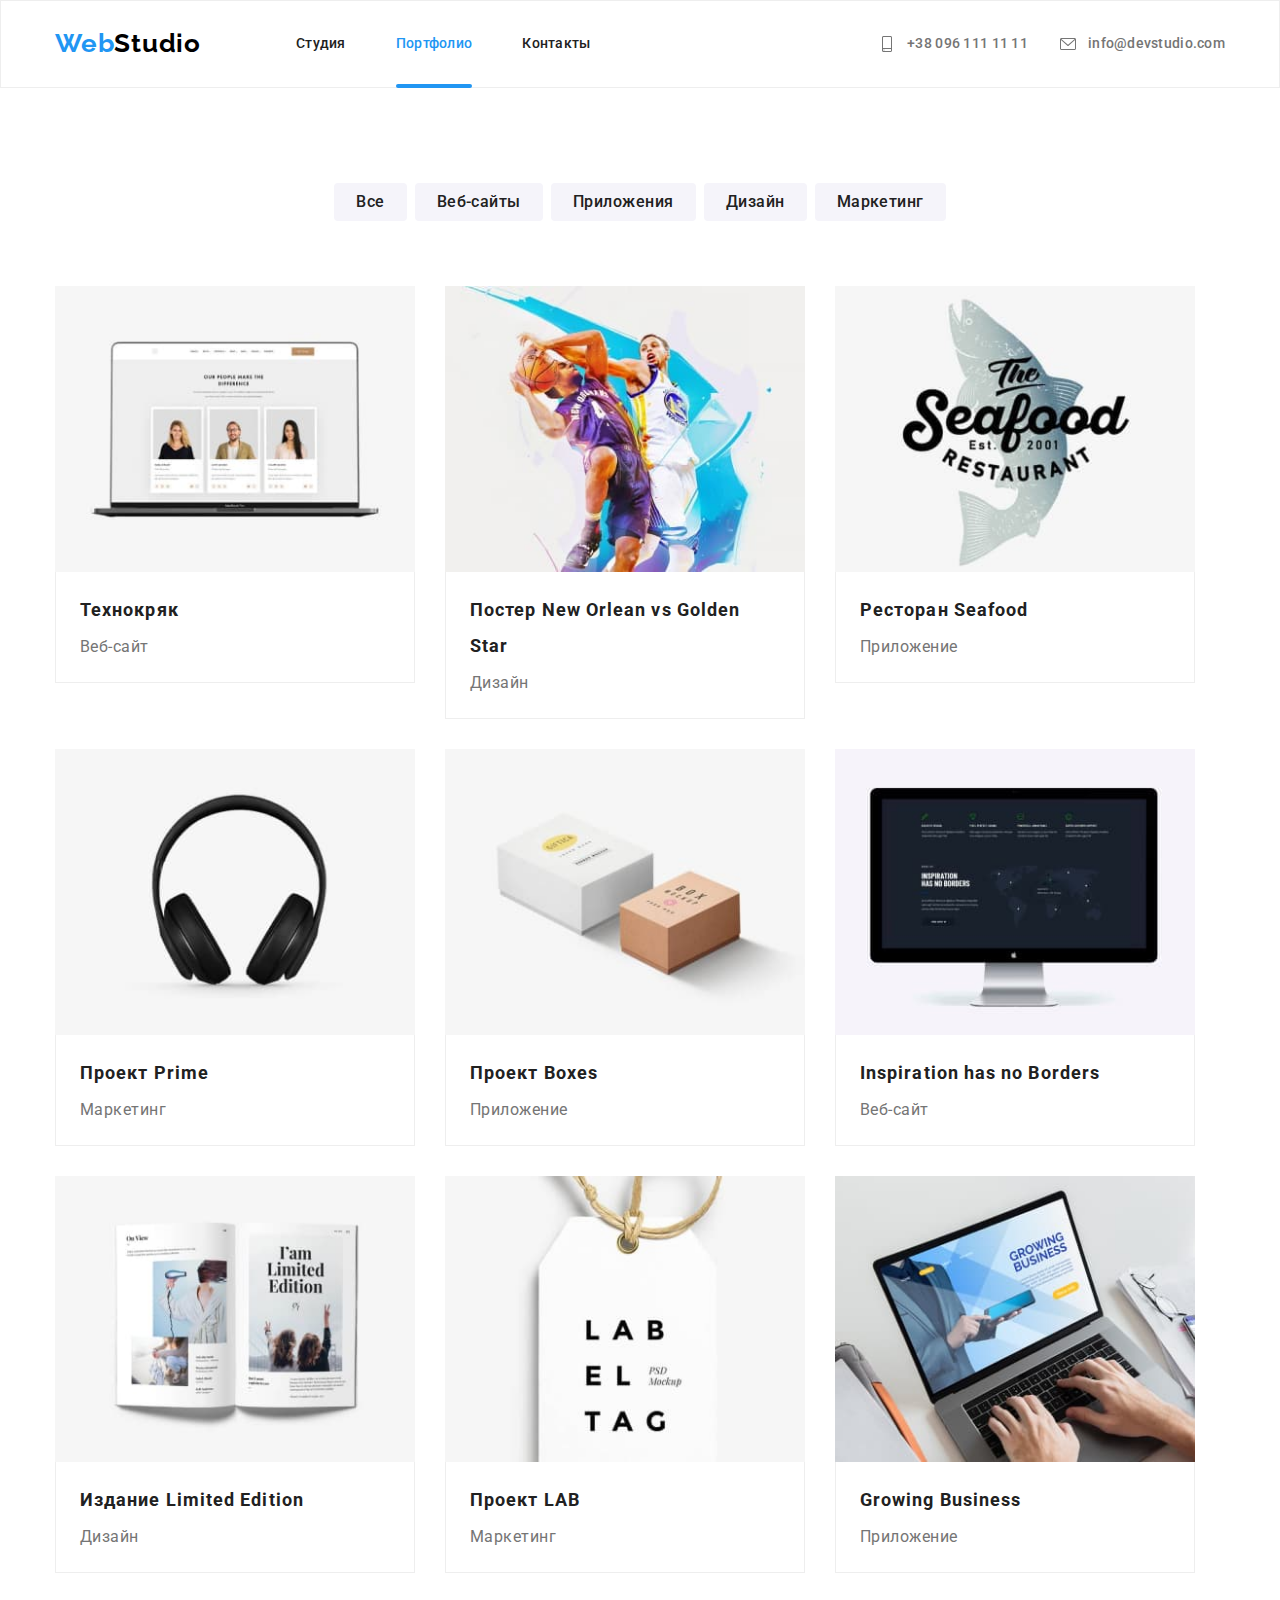
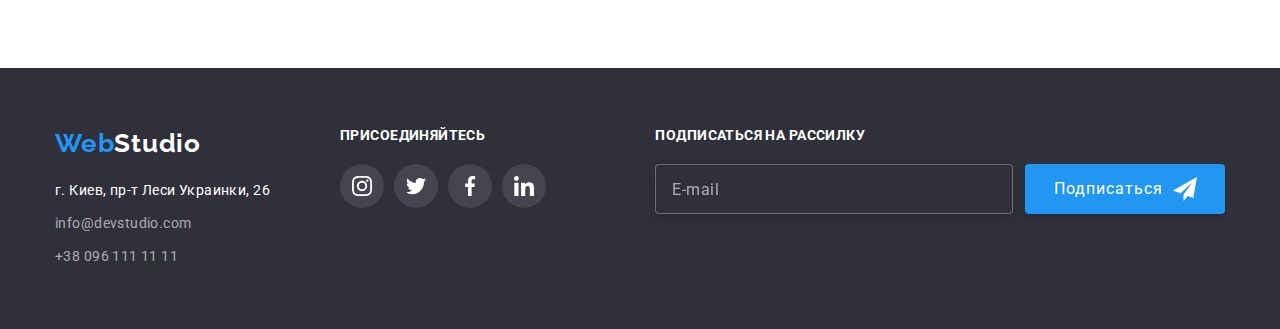
==== commit 92b65fff: "30.08.22" ====
--- a/portfolio.html
+++ b/portfolio.html
@@ -23,38 +23,13 @@
   <body>
     <header class="header">
       <div class="container container-nav">
+        <a class="logo" href="./index.html">
+          <span class="span__logo">Web</span
+          ><span class="span__studio span__studio--color-dark">Studio</span></a
+        >
+
         <nav class="navigasion">
-          <a class="logo" href="./index.html">
-            <span class="span__logo">Web</span
-            ><span class="span__studio span__studio--color-dark"
-              >Studio</span
-            ></a
-          >
-          <button
-            type="button"
-            class="menu-btn is-open js-open-menu"
-            aria-expanded="false"
-            aria-controls="menu-container"
-            data-menu-button
-          >
-            <svg
-              class=""
-              width="40"
-              height="40"
-              aria-label="переключатель мобильного меню"
-            >
-              <use
-                class="icon-menu"
-                href="./imag/symbol-defs.svg#icon-menu"
-              ></use>
-              <use
-                class="icon-cross"
-                href="./imag/symbol-defs.svg#icon-close1"
-              ></use>
-            </svg>
-          </button>
-
-          <div class="menu-container is-open" id="menu-container " data-menu>
+          <div class="menu-container">
             <ul class="navigasion__list list">
               <li class="navigasion__item">
                 <a href="./index.html" class="navigasion__link">Студия</a>
@@ -91,22 +66,97 @@
                 >
               </li>
             </ul>
-            <ul class="heder-cocials list">
-              <li class="heder-cocials__item">
-                <a class="heder-cocials__link" href="">Instagram</a>
-              </li>
-              <li class="heder-cocials__item">
-                <a class="heder-cocials__link" href="">Twitter</a>
-              </li>
-              <li class="heder-cocials__item">
-                <a class="heder-cocials__link" href="">Facebook</a>
-              </li>
-              <li class="heder-cocials__item">
-                <a class="heder-cocials__link" href="">LinkedIn</a>
-              </li>
-            </ul>
           </div>
         </nav>
+        <button
+          class="menu-open"
+          type="button"
+          aria-expanded="false"
+          aria-controls="mob-menu"
+        >
+          <svg
+            class=""
+            width="40"
+            height="40"
+            aria-label="переключатель мобильного меню"
+          >
+            <use
+              class="icon-menu"
+              href="./imag/symbol-defs.svg#icon-menu"
+            ></use>
+          </svg>
+        </button>
+      </div>
+
+      <div class="mob-menu is-hidden">
+        <div class="container">
+          <div class="mob-top">
+            <button
+              class="menu-close"
+              id="mob-menu"
+              type="button"
+              aria-expanded="false"
+              aria-controls="mob-menu"
+            >
+              <svg
+                class=""
+                width="40"
+                height="40"
+                aria-label="переключатель мобильного меню"
+              >
+                <use
+                  class="icon-cross"
+                  href="./imag/symbol-defs.svg#icon-close1"
+                ></use>
+              </svg>
+            </button>
+            <nav class="mob-menu-nav">
+              <ul class="mob-menu-list list">
+                <li class="mob-menu-nav__item">
+                  <a href="./index.html" class="mob-menu-nav__link">Студия</a>
+                </li>
+                <li class="mob-menu-nav__item">
+                  <a href="./portfolio.html" class="mob-menu-nav__link active"
+                    >Портфолио</a
+                  >
+                </li>
+                <li class="mob-menu-nav__item">
+                  <a href="" class="mob-menu-nav__link">Контакты</a>
+                </li>
+              </ul>
+            </nav>
+          </div>
+          <div class="mob-bottom">
+            <ul class="mob-menu-contacts__list list">
+              <li class="mob-menu-contacts__item">
+                <a href="tel:+380961111111" class="mob-menu-contacts__tel"
+                  >+38 096 111 11 11</a
+                >
+              </li>
+              <li class="mob-menu-contacts__item">
+                <a
+                  href="mailto:info@devstudio.com"
+                  class="mob-menu-contacts__mail"
+                  >info@devstudio.com</a
+                >
+              </li>
+            </ul>
+            <ul class="mob-menu-cocials list">
+              <li class="mob-menu-cocials__item">
+                <a class="mob-menu-cocials__link" href="">Instagram</a>
+              </li>
+              <li class="mob-menu-cocials__item">
+                <a class="mob-menu-cocials__link" href="">Twitter</a>
+              </li>
+              <li class="mob-menu-cocials__item">
+                <a class="mob-menu-cocials__link" href="">Facebook</a>
+              </li>
+              <li class="mob-menu-cocials__item">
+                <a class="mob-menu-cocials__link" href="">LinkedIn</a>
+              </li>
+            </ul>
+          </div>
+        </div>
       </div>
     </header>
 
@@ -425,5 +475,6 @@
         </form>
       </div>
     </footer>
+    <script src="./js/mobail-menu.js"></script>
   </body>
 </html>
--- a/css/main.min.css
+++ b/css/main.min.css
@@ -1 +1 @@
-:root{--timing-cubic: cubic-bezier(0.4, 0, 0.2, 1)}*,*::before,*::after{box-sizing:inherit}h1,h2,h3,h4,h5,h6,p{margin:0}img{display:block;max-width:100%;height:auto;width:100%}ul{margin:0;padding:0;list-style:0}a{text-decoration:none}address{font-style:normal}html{box-sizing:border-box}body{margin:0;font-family:"Raleway",sans-serif;font-family:"Roboto",sans-serif;background:#fff}.list{list-style:none}.visually-hidden{position:absolute;white-space:nowrap;width:1px;height:1px;overflow:hidden;border:0;padding:0;clip:rect(0 0 0 0);clip-path:inset(50%);margin:-1px}.container{width:100%;padding-right:15px;padding-left:15px;margin-right:auto;margin-left:auto}@media screen and (min-width: 480px){.container{max-width:480px}}@media screen and (min-width: 768px){.container{max-width:768px}}@media screen and (min-width: 1200px){.container{max-width:1200px}}.logo{font-weight:700;font-size:26px;line-height:1.19;letter-spacing:.03em}.span__logo{font-family:"Raleway";font-style:normal;font-weight:700;font-size:26px;line-height:1.19;letter-spacing:.03em;text-decoration:none;color:#2196f3}.span__studio{font-family:"Raleway";font-weight:700;font-size:26px;line-height:31px;letter-spacing:.03em}.span__studio--color-ligt{color:#fff}.span__studio--color-dark{color:#000}.socials{display:flex;justify-content:center;gap:10px;padding-bottom:30px}.socials__link{width:44px;height:44px;border-radius:50%;background-color:#fff;display:flex;align-items:center;justify-content:center;transition:background-color 250ms cubic-bezier(0.4, 0, 0.2, 1),fill 250ms cubic-bezier(0.4, 0, 0.2, 1)}.socials__link:hover,.socials__link:focus{background-color:#2196f3;fill:#fff}.socials__link--color-light{fill:#afb1b8}.socials__link--color-dark{background-color:rgba(255,255,255,.1);fill:#fff}.backdrop{position:fixed;top:0;left:0;width:100%;height:100%;background-color:rgba(0,0,0,.2);opacity:1;transition:opacity 250ms cubic-bezier(0.4, 0, 0.2, 1),visibility 250ms cubic-bezier(0.4, 0, 0.2, 1);overflow-y:scroll}.backdrop.is-hidden{visibility:hidden;opacity:0;pointer-events:none}.modal{position:absolute;margin:95px 15px;padding:40px;border-radius:4px;background:#fff;box-shadow:0px 1px 3px rgba(0,0,0,.12),0px 1px 1px rgba(0,0,0,.14),0px 2px 1px rgba(0,0,0,.2);transition:transform 250ms cubic-bezier(0.4, 0, 0.2, 1)}.backdrop.is-hidden .modal{transform:translate(-50%, -50%) scale(0)}@media screen and (min-width: 480px){.modal{top:50%;left:50%;transform:translate(-50%, -50%) scale(1);width:480px;height:609px}}@media screen and (min-width: 1200px){.modal{width:528px;font-size:44px}}.modal-icon{position:absolute;width:30px;height:30px;top:10px;right:10px;cursor:pointer;border-radius:50%;outline:rgba(0,0,0,0);padding:6px;background-color:#fff;border:1px solid rgba(0,0,0,.1);transition:fill 250ms cubic-bezier(0.4, 0, 0.2, 1),border 250ms cubic-bezier(0.4, 0, 0.2, 1)}.modal-icon:hover{fill:#2196f3;border:1px solid #2196f3}.Form{display:block;margin:0}.form-field{margin-bottom:10px}.form-title{display:block;font-weight:700;font-size:20px;line-height:1.15;text-align:center;letter-spacing:.03em;margin-bottom:12px;color:#212121}.form-lable{display:flex;flex-direction:column;margin-bottom:4px;font-size:12px;line-height:1.16;letter-spacing:.01em;color:#757575}.form-div{position:relative}.form-input{padding-left:40px;width:100%;height:40px;left:576px;top:450px;font-size:12px;line-height:14px;letter-spacing:.01em;outline:rgba(0,0,0,0);color:#757575;border:1px solid rgba(33,33,33,.2);border-radius:4px;transition:border 250ms cubic-bezier(0.4, 0, 0.2, 1)}.form-div:focus-within>.form-input{border:1px solid #2196f3}.form-input-icon{position:absolute;top:50%;left:12px;transform:translateY(-50%);transition:fill 250ms cubic-bezier(0.4, 0, 0.2, 1)}.form-input:focus~.form-input-icon{fill:#2196f3}.form-coment{margin-bottom:20px}.form-texterea{display:block;resize:none;width:100%;height:120px;font-size:12px;line-height:14px;letter-spacing:.01em;color:#757575;outline:rgba(0,0,0,0);padding:12px 16px;border:1px solid rgba(33,33,33,.2);border-radius:4px;transition:border 250ms cubic-bezier(0.4, 0, 0.2, 1)}.form-texterea::placeholder{font-size:12px;line-height:14px;letter-spacing:.01em;color:rgba(117,117,117,.5)}.form-coment:focus-within>.form-texterea{border:1px solid #2196f3}.checkbox-label{display:flex;align-items:center;font-weight:400;font-size:14px;line-height:1.71;letter-spacing:.03em;justify-content:center;color:#757575}.checkbox-label span{display:flex;align-items:center;justify-content:center;width:16px;height:15px;border:1px solid #212121;border-radius:2px;margin-right:10px;transition:border 250ms cubic-bezier(0.4, 0, 0.2, 1),background-color 250ms cubic-bezier(0.4, 0, 0.2, 1)}.checkbox:checked+.checkbox-label span{background-color:#2196f3;border:0}.checkbox:focus+.checkbox:checked+.checkbox-label span{border-color:#2196f3}.checkbox-icon{fill:rgba(0,0,0,0);transition:fill 250ms cubic-bezier(0.4, 0, 0.2, 1)}.checkbox:checked+.checkbox-label .checkbox-icon{fill:#fff}.checkbox-link{font-weight:400;font-size:14px;line-height:1.71;letter-spacing:.03em;text-decoration-line:underline;color:#2196f3}.form-checkbox{margin-bottom:30px}.form-batton{display:block;margin:0 auto;align-items:center;width:200px;height:50px;color:#fff;background:#2196f3;box-shadow:0px 4px 4px rgba(0,0,0,.15);border-radius:4px;border-width:0}.header{position:relative;background-color:#fff;border:1px solid #eee}.navigasion{display:flex;align-items:center;justify-content:space-between;width:100%}.menu-btn{background-color:#fff;color:#000;cursor:pointer;border:none;padding:0;margin:0;display:inline-flex;transition:background-color 250ms cubic-bezier(0.4, 0, 0.2, 1),color 250ms cubic-bezier(0.4, 0, 0.2, 1)}.menu-btn:hover{fill:#2196f3}.menu-btn .icon-cross{display:none}.menu-btn.is-open .icon-cross{display:block}.menu-btn.is-open .icon-menu{display:none}@media screen and (min-width: 768px){.menu-btn{display:none}}.menu-container{background-color:#fff}@media screen and (max-width: 767px){.menu-container{display:none;position:absolute;top:100%;left:0;width:100%;padding:40px}.menu-container.is-open{display:block}}@media screen and (min-width: 768px){.menu-container{display:flex;justify-content:space-between;flex-grow:1}}@media screen and (max-width: 767px){.navigasion__list{margin-bottom:300px}}@media screen and (min-width: 768px){.navigasion__list{display:flex;margin-left:95px}.navigasion__list .navigasion__item+.navigasion__item{margin-left:50px}}.navigasion__link{position:relative;display:block;padding-top:16px;padding-bottom:16px;text-decoration:none;color:#212121;font-weight:500;font-size:40px;line-height:1.14;letter-spacing:.02em;cursor:pointer;transition:color 250ms cubic-bezier(0.4, 0, 0.2, 1)}.navigasion__link:hover,.navigasion__link:focus{color:#2196f3}@media screen and (min-width: 768px){.navigasion__link{padding-top:35px;padding-bottom:35px;font-size:14px}}@media screen and (min-width: 768px){.contacts__list{display:flex;flex-direction:column-reverse;margin-left:85px}}@media screen and (min-width: 1200px){.contacts__list{display:flex;align-items:center;gap:30px}}.contacts__conect{display:flex;align-items:center;font-style:normal;font-weight:500;font-size:14px;line-height:1.14;letter-spacing:.02em;color:#757575;padding-top:16px;padding-bottom:16px;transition:color 250ms cubic-bezier(0.4, 0, 0.2, 1)}.contacts__conect:hover,.contacts__conect:focus{color:#2196f3;transition:background-color 250ms cubic-bezier(0.4, 0, 0.2, 1),color 250ms cubic-bezier(0.4, 0, 0.2, 1)}@media screen and (min-width: 768px){.contacts__conect{padding-top:10px;padding-bottom:10px}}@media screen and (max-width: 767px){.contacts__tel{font-size:34px;color:#2196f3}}@media screen and (max-width: 767px){.contacts__mail{font-size:24px;margin-bottom:65px}}.contacts__icon{margin-right:10px;fill:#757575;height:16px;width:20px;fill:currentColor}.contacts__icon:hover,.contacts__icon:focus{color:#2196f3;transition:background-color 250ms cubic-bezier(0.4, 0, 0.2, 1),color 250ms cubic-bezier(0.4, 0, 0.2, 1)}@media screen and (max-width: 767px){.contacts__icon{display:none}}@media screen and (max-width: 767px){.heder-cocials{display:flex;gap:20px;width:100%;flex-wrap:wrap}}@media screen and (min-width: 768px){.heder-cocials{display:none}}.heder-cocials__link{color:#2196f3;font-style:normal;font-weight:500;font-size:18px;line-height:1.2;letter-spacing:.02em}.active{color:#2196f3}@media screen and (min-width: 768px){.active::after{position:absolute;display:block;content:"";bottom:-1px;right:0;width:100%;background-color:#2196f3;height:4px;border-radius:2px}}.hero{margin-right:auto;margin-left:auto;background-repeat:no-repeat;background-position:center;background-size:cover;max-width:1600px;padding:200px 0;background-color:#2f303a;background-image:linear-gradient(to right, rgba(49, 58, 47, 0.4), rgba(47, 48, 58, 0.4)),url(../imag/Img-hero.jpg)}.hero__title{font-weight:900;font-size:26px;line-height:1.36;text-align:center;letter-spacing:.06em;text-transform:uppercase;color:#fff;margin:0 auto;margin-bottom:30px}@media screen and (min-width: 480px){.hero__title{width:360px}}@media screen and (min-width: 1200px){.hero__title{width:673px;font-size:44px}}.hero__but{display:block;margin:0 auto;border-radius:4px;padding:10px 32px;font-weight:700;font-size:16px;line-height:1.88;align-items:center;text-align:center;letter-spacing:.06em;color:#fff;background-color:#2196f3;box-shadow:0px 4px 4px rgba(0,0,0,.15);cursor:pointer;border-width:0;transition:background-color 250ms cubic-bezier(0.4, 0, 0.2, 1),color 250ms cubic-bezier(0.4, 0, 0.2, 1)}.hero__but:hover{color:#2196f3;background-color:#fff}.advantages{padding-top:60px;padding-bottom:60px}@media screen and (min-width: 1200px){.advantages{padding-bottom:95px;padding-top:95px}}.advantages__list{display:flex;border-radius:4px;flex-wrap:wrap;gap:30px}.advantages__icon{display:flex;background-color:#f5f4fa;width:100%;height:120px;margin-bottom:30px;border-radius:4px;align-items:center;justify-content:center}.advantages__item{width:100%}@media screen and (min-width: 768px){.advantages__item{width:calc((100% - 30px)/2)}}@media screen and (min-width: 1200px){.advantages__item{width:calc((100% - 90px)/4)}}.advantages__title{font-weight:700;font-size:14px;line-height:1.14;letter-spacing:.03em;text-transform:uppercase;text-align:center;color:#212121;margin-bottom:10px}@media screen and (min-width: 768px){.advantages__title{text-align:left}}.advantages__text{font-weight:400;font-size:14px;line-height:1.71;letter-spacing:.03em;color:#757575}.work{padding-bottom:95px}@media screen and (max-width: 1200px){.work{display:none}}.work__title{font-weight:700;font-size:36px;line-height:42px;text-align:center;letter-spacing:.03em;color:#212121;margin-bottom:50px}.work__list{display:flex;gap:30px}.work__item{position:relative;width:calc((100% - 60px)/3);max-width:100%;height:auto}.work__text{display:flex;position:absolute;bottom:0px;font-size:14px;line-height:1.14;letter-spacing:.03em;text-transform:uppercase;align-items:center;justify-content:center;width:100%;height:70px;color:#fff;background-color:rgba(47,48,58,.8)}.team{background:#f5f4fa;padding-top:60px;padding-bottom:60px}@media screen and (min-width: 1200px){.team{padding-bottom:95px;padding-top:95px}}.team__title{font-weight:700;font-size:28px;line-height:1.16;text-align:center;letter-spacing:.03em;color:#212121;margin-bottom:30px}@media screen and (min-width: 1200px){.team__title{font-size:36px;margin-bottom:50px}}.team__list{display:flex;gap:30px;flex-wrap:wrap}.team__item{background:#fff;box-shadow:0px 1px 3px rgba(0,0,0,.12),0px 1px 1px rgba(0,0,0,.14),0px 2px 1px rgba(0,0,0,.2);border-radius:0px 0px 4px 4px;width:100%}@media screen and (min-width: 768px){.team__item{width:calc((100% - 30px)/2)}}@media screen and (min-width: 1200px){.team__item{width:calc((100% - 90px)/4)}}.team-title__name{font-weight:500;font-size:16px;line-height:1.18;text-align:center;letter-spacing:.03em;color:#212121;text-align:center;padding-top:30px;margin-bottom:10px}.team__text{font-weight:400;font-size:16px;line-height:1.18;text-align:center;letter-spacing:.03em;fill:currentColor;margin-bottom:16px}.clients{background:#fff;padding-top:60px;padding-bottom:60px}@media screen and (min-width: 1200px){.clients{padding-bottom:95px;padding-top:95px}}.clients__title{font-weight:700;font-size:28px;line-height:1.1666666667;margin-bottom:30px;text-align:center;letter-spacing:.03em;color:#212121}@media screen and (min-width: 1200px){.clients__title{font-size:36px;margin-bottom:50px}}.clients__list{display:flex;gap:30px;flex-wrap:wrap}.clients__item{width:100%}@media screen and (min-width: 480px){.clients__item{width:calc((100% - 30px)/2)}}@media screen and (min-width: 768px){.clients__item{width:calc((100% - 60px)/3)}}@media screen and (min-width: 1200px){.clients__item{width:calc((100% - 150px)/6)}}.clients__link{display:flex;height:92px;align-items:center;justify-content:center;border:1px solid #afb1b8;border-radius:4px;color:#afb1b8;transition:color 250ms cubic-bezier(0.4, 0, 0.2, 1),border-color 250ms cubic-bezier(0.4, 0, 0.2, 1)}.clients__link{fill:currentColor}.clients__link:hover,.clients__link:focus{border-color:#2196f3;color:#2196f3}.footer{background:#2f303a;text-align:center;padding-top:60px}@media screen and (min-width: 768px){.contacts-futer{display:flex;justify-content:space-between;margin-left:75px;margin-right:90px}}@media screen and (min-width: 1200px){.container-futer{text-align:start;display:flex;flex-wrap:wrap;justify-content:space-between}.contacts-futer{margin:0}}.logo__futer{margin-bottom:20px}.adres__item{margin-bottom:9px;transition:color 250ms cubic-bezier(0.4, 0, 0.2, 1)}.adres__item:last-child{margin-bottom:60px}.adres__gps{font-style:normal;font-weight:400;font-size:14px;line-height:1.71;letter-spacing:.03em;color:#fff;text-decoration:none;transition:color 250ms cubic-bezier(0.4, 0, 0.2, 1)}.adres__gps:focus,.adres__gps:hover{color:#2196f3}.adres__text{font-style:normal;font-weight:400;font-size:14px;line-height:1.71;letter-spacing:.03em;color:rgba(255,255,255,.6);transition:color 250ms cubic-bezier(0.4, 0, 0.2, 1)}.adres__text:focus,.adres__text:hover{color:#2196f3}.join__content{margin-bottom:40px}@media screen and (min-width: 1200px){.join__content{margin-right:12px;margin-left:70px}}.join__title{font-weight:700;font-size:14px;line-height:1.14;letter-spacing:.03em;text-transform:uppercase;color:#fff;margin-bottom:20px}@media screen and (min-width: 1200px){.form-futer{display:flex}}.form-futer__title{font-weight:700;font-size:14px;line-height:1.14;letter-spacing:.03em;text-transform:uppercase;margin-bottom:20px;color:#fff}.form-futer__input{outline:rgba(0,0,0,0);display:block;width:100%;height:50px;margin:0;font-weight:400;font-size:16px;padding-left:16px;margin-bottom:20px;line-height:1.25;color:rgba(255,255,255,.6);background:#2f303a;border:1px solid rgba(255,255,255,.3);filter:drop-shadow(0px 4px 4px rgba(0, 0, 0, 0.15));border-radius:4px;transition:border 250ms cubic-bezier(0.4, 0, 0.2, 1)}.form-futer__input::placeholder{font-weight:400;font-size:16px;line-height:1.25;align-items:center;letter-spacing:.03em;color:rgba(255,255,255,.6)}.form-futer:focus-within>.form-futer__input{border:1px solid #2196f3}@media screen and (min-width: 768px){.form-futer__input{width:450px;margin-left:152px;margin-right:166px}}@media screen and (min-width: 1200px){.form-futer__input{margin-right:12px;margin-left:0px;width:358px}}.form-futer__btn{height:50px;outline:rgba(0,0,0,0);cursor:pointer;align-items:center;text-align:center;letter-spacing:.06em;font-size:16px;line-height:1.87x;padding:10px 62px 10px 29px;color:#fff;background-color:#2196f3;box-shadow:0px 4px 4px rgba(0,0,0,.15);border-radius:4px;border-width:0}.form-btn{position:relative;display:inline-block;margin-bottom:60px}.form-icon{position:absolute;fill:#fff;top:50%;right:28px;transform:translateY(-50%)}.portf-non{display:none}.portfolio{padding-top:95px;padding-bottom:95px}.list-nav{display:flex;flex-wrap:wrap;margin-bottom:40px}.list-nav .list-nav__item:not(:last-child){margin-right:8px;margin-bottom:15px}@media screen and (min-width: 768px){.list-nav{justify-content:center;margin-bottom:50px}}.list-nav__btn{border:0;font-weight:500;font-size:16px;line-height:1.62;text-align:center;letter-spacing:.03em;background-color:#f5f4fa;color:#212121;cursor:pointer;border-radius:4px;padding:6px 22px;transition:background-color 250ms cubic-bezier(0.4, 0, 0.2, 1),color 250ms cubic-bezier(0.4, 0, 0.2, 1),box-shadow 250ms cubic-bezier(0.4, 0, 0.2, 1)}.list-nav__btn:hover,.list-nav__btn:focus{background-color:#2196f3;color:#fff;box-shadow:0px 3px 1px rgba(0,0,0,.1),0px 1px 2px rgba(0,0,0,.08),0px 2px 2px rgba(0,0,0,.12)}.portfolio__list{display:flex;flex-wrap:wrap;padding:0;list-style:none;gap:30px}.portfolio__item{width:370px}@media screen and (min-width: 768px){.portfolio__item{width:calc((100% - 30px)/2)}}@media screen and (min-width: 1200px){.portfolio__item{width:calc((100% - 90px)/3)}}.portfolio__tumb{position:relative;overflow:hidden}.portfolio__text-action{position:absolute;display:inline-block;padding:63px 24px;top:0;left:0;font-weight:400;font-size:18px;line-height:1.56;letter-spacing:.03em;color:#fff;background-color:rgba(33,150,243,.9);opacity:0;transition:transform 250ms cubic-bezier(0.4, 0, 0.2, 1),opacity 250ms cubic-bezier(0.4, 0, 0.2, 1);transform:translateY(100%)}.portfolio__link:hover .portfolio__text-action{transform:translateY(0);opacity:1}.portfolio__link:focus .portfolio__text-action{transform:translateY(0)}.portfolio__link{transition:box-shadow 250ms cubic-bezier(0.4, 0, 0.2, 1)}.portfolio__link:hover,.portfolio__link:focus{display:block;box-shadow:0px 1px 1px rgba(0,0,0,.12),0px 4px 4px rgba(0,0,0,.06),1px 4px 6px rgba(0,0,0,.16);cursor:pointer}.portfolio__naim{padding:20px 24px;border-bottom:1px solid #eee;border-left:1px solid #eee;border-right:1px solid #eee}.portfolio__title{font-weight:700;font-size:18px;line-height:2;letter-spacing:.06em;color:#212121;margin-top:0px;margin-bottom:4px}.portfolio__text{font-weight:400;font-size:16px;line-height:1.88;letter-spacing:.03em;color:#757575}/*# sourceMappingURL=main.min.css.map */+:root{--timing-cubic: cubic-bezier(0.4, 0, 0.2, 1)}*,*::before,*::after{box-sizing:inherit}h1,h2,h3,h4,h5,h6,p{margin:0}img{display:block;max-width:100%;height:auto;width:100%}ul{margin:0;padding:0;list-style:0}a{text-decoration:none}address{font-style:normal}html{box-sizing:border-box}body{margin:0;font-family:"Raleway",sans-serif;font-family:"Roboto",sans-serif;background:#fff}body.modal-open{overflow:hidden}.list{list-style:none}.no-scroll{overflow:hidden}.visually-hidden{position:absolute;white-space:nowrap;width:1px;height:1px;overflow:hidden;border:0;padding:0;clip:rect(0 0 0 0);clip-path:inset(50%);margin:-1px}.container{width:100%;padding-right:15px;padding-left:15px;margin-right:auto;margin-left:auto}@media screen and (min-width: 480px){.container{max-width:480px}}@media screen and (min-width: 768px){.container{max-width:768px}}@media screen and (min-width: 1200px){.container{max-width:1200px}}.logo{font-weight:700;font-size:26px;line-height:1.19;letter-spacing:.03em}.span__logo{font-family:"Raleway";font-style:normal;font-weight:700;font-size:26px;line-height:1.19;letter-spacing:.03em;text-decoration:none;color:#2196f3}.span__studio{font-family:"Raleway";font-weight:700;font-size:26px;line-height:31px;letter-spacing:.03em}.span__studio--color-ligt{color:#fff}.span__studio--color-dark{color:#000}.socials{display:flex;justify-content:center;gap:10px;padding-bottom:30px}.socials__link{width:44px;height:44px;border-radius:50%;background-color:#fff;display:flex;align-items:center;justify-content:center;transition:background-color 250ms cubic-bezier(0.4, 0, 0.2, 1),fill 250ms cubic-bezier(0.4, 0, 0.2, 1)}.socials__link:hover,.socials__link:focus{background-color:#2196f3;fill:#fff}.socials__link--color-light{fill:#afb1b8}.socials__link--color-dark{background-color:rgba(255,255,255,.1);fill:#fff}.backdrop{position:fixed;top:0;left:0;width:100%;height:100%;background-color:rgba(0,0,0,.2);opacity:1;transition:opacity 250ms cubic-bezier(0.4, 0, 0.2, 1),visibility 250ms cubic-bezier(0.4, 0, 0.2, 1);overflow-y:scroll}.backdrop.is-hidden{visibility:hidden;opacity:0;pointer-events:none}.modal{position:absolute;margin:95px 15px;padding:40px;border-radius:4px;background:#fff;box-shadow:0px 1px 3px rgba(0,0,0,.12),0px 1px 1px rgba(0,0,0,.14),0px 2px 1px rgba(0,0,0,.2);transition:transform 250ms cubic-bezier(0.4, 0, 0.2, 1)}.backdrop.is-hidden .modal{transform:translate(-50%, -50%) scale(0)}@media screen and (min-width: 480px){.modal{top:50%;left:50%;transform:translate(-50%, -50%) scale(1);width:480px;height:609px}}@media screen and (min-width: 1200px){.modal{width:528px;font-size:44px}}.modal-icon{position:absolute;width:30px;height:30px;top:10px;right:10px;cursor:pointer;border-radius:50%;outline:rgba(0,0,0,0);padding:6px;background-color:#fff;border:1px solid rgba(0,0,0,.1);transition:fill 250ms cubic-bezier(0.4, 0, 0.2, 1),border 250ms cubic-bezier(0.4, 0, 0.2, 1)}.modal-icon:hover{fill:#2196f3;border:1px solid #2196f3}.Form{display:block;margin:0}.form-field{margin-bottom:10px}.form-title{display:block;font-weight:700;font-size:20px;line-height:1.15;text-align:center;letter-spacing:.03em;margin-bottom:12px;color:#212121}.form-lable{display:flex;flex-direction:column;margin-bottom:4px;font-size:12px;line-height:1.16;letter-spacing:.01em;color:#757575}.form-div{position:relative}.form-input{padding-left:40px;width:100%;height:40px;left:576px;top:450px;font-size:12px;line-height:14px;letter-spacing:.01em;outline:rgba(0,0,0,0);color:#757575;border:1px solid rgba(33,33,33,.2);border-radius:4px;transition:border 250ms cubic-bezier(0.4, 0, 0.2, 1)}.form-div:focus-within>.form-input{border:1px solid #2196f3}.form-input-icon{position:absolute;top:50%;left:12px;transform:translateY(-50%);transition:fill 250ms cubic-bezier(0.4, 0, 0.2, 1)}.form-input:focus~.form-input-icon{fill:#2196f3}.form-coment{margin-bottom:20px}.form-texterea{display:block;resize:none;width:100%;height:120px;font-size:12px;line-height:14px;letter-spacing:.01em;color:#757575;outline:rgba(0,0,0,0);padding:12px 16px;border:1px solid rgba(33,33,33,.2);border-radius:4px;transition:border 250ms cubic-bezier(0.4, 0, 0.2, 1)}.form-texterea::placeholder{font-size:12px;line-height:14px;letter-spacing:.01em;color:rgba(117,117,117,.5)}.form-coment:focus-within>.form-texterea{border:1px solid #2196f3}.checkbox-label{display:flex;align-items:center;font-weight:400;font-size:14px;line-height:1.71;letter-spacing:.03em;justify-content:center;color:#757575}.checkbox-label span{display:flex;align-items:center;justify-content:center;width:16px;height:15px;border:1px solid #212121;border-radius:2px;margin-right:10px;transition:border 250ms cubic-bezier(0.4, 0, 0.2, 1),background-color 250ms cubic-bezier(0.4, 0, 0.2, 1)}.checkbox:checked+.checkbox-label span{background-color:#2196f3;border:0}.checkbox:focus+.checkbox:checked+.checkbox-label span{border-color:#2196f3}.checkbox-icon{fill:rgba(0,0,0,0);transition:fill 250ms cubic-bezier(0.4, 0, 0.2, 1)}.checkbox:checked+.checkbox-label .checkbox-icon{fill:#fff}.checkbox-link{font-weight:400;font-size:14px;line-height:1.71;letter-spacing:.03em;text-decoration-line:underline;color:#2196f3}.form-checkbox{margin-bottom:30px}.form-batton{display:block;margin:0 auto;align-items:center;width:200px;height:50px;color:#fff;background:#2196f3;box-shadow:0px 4px 4px rgba(0,0,0,.15);border-radius:4px;border-width:0}.header{position:relative;background-color:#fff;border:1px solid #eee}.container-nav{display:flex;align-items:center}.navigasion{display:flex;align-items:center;justify-content:space-between;width:100%}.menu-container{background-color:#fff}@media screen and (max-width: 767px){.menu-container{display:none;position:absolute;top:100%;left:0;width:100%;padding:40px}}@media screen and (min-width: 768px){.menu-container{display:flex;justify-content:space-between;flex-grow:1}}@media screen and (max-width: 767px){.navigasion__list{margin-bottom:300px}}@media screen and (min-width: 768px){.navigasion__list{display:flex;margin-left:95px}.navigasion__list .navigasion__item+.navigasion__item{margin-left:50px}}.navigasion__link{position:relative;display:block;padding-top:16px;padding-bottom:16px;text-decoration:none;color:#212121;font-weight:500;font-size:40px;line-height:1.14;letter-spacing:.02em;cursor:pointer;transition:color 250ms cubic-bezier(0.4, 0, 0.2, 1)}.navigasion__link:hover,.navigasion__link:focus{color:#2196f3}@media screen and (min-width: 768px){.navigasion__link{padding-top:35px;padding-bottom:35px;font-size:14px}}@media screen and (min-width: 768px){.contacts__list{display:flex;flex-direction:column-reverse}}@media screen and (min-width: 1200px){.contacts__list{display:flex;flex-direction:row;align-items:center;gap:30px}}.contacts__conect{display:flex;align-items:center;font-style:normal;font-weight:500;font-size:14px;line-height:1.14;letter-spacing:.02em;color:#757575;padding-top:16px;padding-bottom:16px;transition:color 250ms cubic-bezier(0.4, 0, 0.2, 1)}.contacts__conect:hover,.contacts__conect:focus{color:#2196f3;transition:background-color 250ms cubic-bezier(0.4, 0, 0.2, 1),color 250ms cubic-bezier(0.4, 0, 0.2, 1)}@media screen and (min-width: 768px){.contacts__conect{padding-top:10px;padding-bottom:10px}}@media screen and (max-width: 767px){.contacts__tel{font-size:34px;color:#2196f3}}@media screen and (max-width: 767px){.contacts__mail{font-size:24px;margin-bottom:65px}}.contacts__icon{margin-right:10px;fill:#757575;height:16px;width:20px;fill:currentColor}.contacts__icon:hover,.contacts__icon:focus{color:#2196f3;transition:background-color 250ms cubic-bezier(0.4, 0, 0.2, 1),color 250ms cubic-bezier(0.4, 0, 0.2, 1)}@media screen and (max-width: 767px){.contacts__icon{display:none}}@media screen and (max-width: 767px){.mob-menu-cocials{display:flex;gap:20px;width:100%;flex-wrap:wrap}}@media screen and (min-width: 768px){.mob-menu-cocials{display:none}}.menu-open,.menu-close{display:block;background-color:#fff;color:#000;cursor:pointer;border:none;padding:0;margin-left:auto;transition:background-color 250ms cubic-bezier(0.4, 0, 0.2, 1),color 250ms cubic-bezier(0.4, 0, 0.2, 1)}.menu-open:hover,.menu-close:hover{fill:#2196f3}.menu-open:hover:focus,.menu-close:hover:focus{fill:#2196f3}@media screen and (min-width: 768px){.menu-open,.menu-close{display:none}}.mob-menu{position:fixed;z-index:2;width:100vw;height:100vh;background-color:#fff;top:0;padding-top:10px;padding-left:40px;overflow:auto}.mob-menu>.container{display:flex;flex-direction:column;height:100%;justify-content:space-between}.is-hidden{opacity:0;visibility:hidden;pointer-events:none}.mob-menu-nav__item:not(:last-child){margin-bottom:32px}.mob-menu-nav__link{font-weight:500;font-size:40px;line-height:1.17;letter-spacing:.02em;color:#212121}.mob-menu-contacts__list{margin-bottom:64px}.mob-menu-contacts__item:not(:last-child){margin-bottom:32px}.mob-menu-contacts__tel{font-weight:500;font-size:28px;line-height:1.1764705882;letter-spacing:.02em;color:#2196f3;margin-bottom:32px}.mob-menu-contacts__mail{font-weight:500;font-size:24px;line-height:1.1666666667;letter-spacing:.02em;color:#757575}.mob-menu-cocials{display:flex;gap:10px;margin-bottom:50px;justify-content:space-around;flex-wrap:nowrap}.mob-menu-cocials__item:not(:first-child){border-left:1px solid rgba(33,33,33,.2);padding-left:10px}.mob-menu-cocials__link{font-weight:500;font-size:18px;line-height:1.2222222222;letter-spacing:.02em;color:#2196f3}@media screen and (max-width: 380px){.mob-menu-cocials__link{font-size:12px;line-height:1.8333333333}}.active{color:#2196f3}@media screen and (min-width: 768px){.active::after{position:absolute;display:block;content:"";bottom:-1px;right:0;width:100%;background-color:#2196f3;height:4px;border-radius:2px}}.hero{margin-right:auto;margin-left:auto;background-repeat:no-repeat;background-position:center;background-size:cover;max-width:1600px;padding:200px 0;background-color:#2f303a;background-image:linear-gradient(to right, rgba(49, 58, 47, 0.4), rgba(47, 48, 58, 0.4)),url(../imag/hero-mob.jpg)}@media(min-device-pixel-ratio: 2),(min-resolution: 192dpi),(min-resolution: 2dppx){.hero{background-image:linear-gradient(to right, rgba(49, 58, 47, 0.4), rgba(47, 48, 58, 0.4)),url(../imag/hero-mob2x.jpg)}}@media screen and (min-width: 768px){.hero{background-image:linear-gradient(to right, rgba(49, 58, 47, 0.4), rgba(47, 48, 58, 0.4)),url(../imag/hero-tablet.jpg)}}@media screen and (min-width: 768px)and (min-device-pixel-ratio: 2),screen and (min-width: 768px)and (min-resolution: 192dpi),screen and (min-width: 768px)and (min-resolution: 2dppx){.hero{background-image:linear-gradient(to right, rgba(49, 58, 47, 0.4), rgba(47, 48, 58, 0.4)),url(../imag/hero-tablet2x.jpg)}}@media screen and (min-width: 1200px){.hero{background-image:linear-gradient(to right, rgba(49, 58, 47, 0.4), rgba(47, 48, 58, 0.4)),url(../imag/hero-bg.jpg)}}@media screen and (min-width: 1200px)and (min-device-pixel-ratio: 2),screen and (min-width: 1200px)and (min-resolution: 192dpi),screen and (min-width: 1200px)and (min-resolution: 2dppx){.hero{background-image:linear-gradient(to right, rgba(49, 58, 47, 0.4), rgba(47, 48, 58, 0.4)),url(../imag/hero-bg2x.jpg)}}.hero__title{font-weight:900;font-size:26px;line-height:1.61;text-align:center;letter-spacing:.06em;text-transform:uppercase;color:#fff;margin:0 auto;margin-bottom:30px}@media screen and (min-width: 480px){.hero__title{max-width:360px}}@media screen and (min-width: 1200px){.hero__title{max-width:673px;font-size:44px;line-height:1.36}}.hero__but{display:block;margin:0 auto;border-radius:4px;padding:10px 32px;font-weight:700;font-size:16px;line-height:1.88;align-items:center;text-align:center;letter-spacing:.06em;color:#fff;background-color:#2196f3;box-shadow:0px 4px 4px rgba(0,0,0,.15);cursor:pointer;border-width:0;transition:background-color 250ms cubic-bezier(0.4, 0, 0.2, 1),color 250ms cubic-bezier(0.4, 0, 0.2, 1)}.hero__but:hover{color:#2196f3;background-color:#fff}.advantages{padding-top:60px;padding-bottom:60px}@media screen and (min-width: 1200px){.advantages{padding-bottom:95px;padding-top:95px}}.advantages__list{display:flex;border-radius:4px;flex-wrap:wrap;gap:30px}.advantages__icon{display:flex;background-color:#f5f4fa;width:100%;height:120px;margin-bottom:30px;border-radius:4px;align-items:center;justify-content:center}.advantages__item{width:100%}@media screen and (min-width: 768px){.advantages__item{width:calc((100% - 30px)/2)}}@media screen and (min-width: 1200px){.advantages__item{width:calc((100% - 90px)/4)}}.advantages__title{font-weight:700;font-size:14px;line-height:1.14;letter-spacing:.03em;text-transform:uppercase;text-align:center;color:#212121;margin-bottom:10px}@media screen and (min-width: 768px){.advantages__title{text-align:left}}.advantages__text{font-weight:400;font-size:14px;line-height:1.71;letter-spacing:.03em;color:#757575}.work{padding-bottom:95px}@media screen and (max-width: 1200px){.work{display:none}}.work__title{font-weight:700;font-size:36px;line-height:42px;text-align:center;letter-spacing:.03em;color:#212121;margin-bottom:50px}.work__list{display:flex;gap:30px}.work__item{position:relative;width:calc((100% - 60px)/3);max-width:100%;height:auto}.work__text{display:flex;position:absolute;bottom:0px;font-size:14px;line-height:1.14;letter-spacing:.03em;text-transform:uppercase;align-items:center;justify-content:center;width:100%;height:70px;color:#fff;background-color:rgba(47,48,58,.8)}.team{background:#f5f4fa;padding-top:60px;padding-bottom:60px}@media screen and (min-width: 1200px){.team{padding-bottom:95px;padding-top:95px}}.team__title{font-weight:700;font-size:28px;line-height:1.16;text-align:center;letter-spacing:.03em;color:#212121;margin-bottom:30px}@media screen and (min-width: 1200px){.team__title{font-size:36px;margin-bottom:50px}}.team__list{display:flex;gap:30px;flex-wrap:wrap}.team__item{background:#fff;box-shadow:0px 1px 3px rgba(0,0,0,.12),0px 1px 1px rgba(0,0,0,.14),0px 2px 1px rgba(0,0,0,.2);border-radius:0px 0px 4px 4px;width:100%}@media screen and (min-width: 768px){.team__item{width:calc((100% - 30px)/2)}}@media screen and (min-width: 1200px){.team__item{width:calc((100% - 90px)/4)}}.team-title__name{font-weight:500;font-size:16px;line-height:1.18;text-align:center;letter-spacing:.03em;color:#212121;text-align:center;padding-top:30px;margin-bottom:10px}.team__text{font-weight:400;font-size:16px;line-height:1.18;text-align:center;letter-spacing:.03em;fill:currentColor;margin-bottom:16px}.clients{background:#fff;padding-top:60px;padding-bottom:60px}@media screen and (min-width: 1200px){.clients{padding-bottom:95px;padding-top:95px}}.clients__title{font-weight:700;font-size:28px;line-height:1.1666666667;margin-bottom:30px;text-align:center;letter-spacing:.03em;color:#212121}@media screen and (min-width: 1200px){.clients__title{font-size:36px;margin-bottom:50px}}.clients__list{display:flex;gap:30px;flex-wrap:wrap}.clients__item{width:100%}@media screen and (min-width: 480px){.clients__item{width:calc((100% - 30px)/2)}}@media screen and (min-width: 768px){.clients__item{width:calc((100% - 60px)/3)}}@media screen and (min-width: 1200px){.clients__item{width:calc((100% - 150px)/6)}}.clients__link{display:flex;height:92px;align-items:center;justify-content:center;border:1px solid #afb1b8;border-radius:4px;color:#afb1b8;transition:color 250ms cubic-bezier(0.4, 0, 0.2, 1),border-color 250ms cubic-bezier(0.4, 0, 0.2, 1)}.clients__link{fill:currentColor}.clients__link:hover,.clients__link:focus{border-color:#2196f3;color:#2196f3}.footer{background:#2f303a;text-align:center;padding-top:60px}@media screen and (min-width: 768px){.contacts-futer{display:flex;justify-content:space-between;margin-left:75px;margin-right:90px}}@media screen and (min-width: 1200px){.container-futer{text-align:start;display:flex;flex-wrap:wrap;justify-content:space-between}.contacts-futer{margin:0}}.logo__futer{margin-bottom:20px}.adres__item{margin-bottom:9px;transition:color 250ms cubic-bezier(0.4, 0, 0.2, 1)}.adres__item:last-child{margin-bottom:60px}.adres__gps{font-style:normal;font-weight:400;font-size:14px;line-height:1.71;letter-spacing:.03em;color:#fff;text-decoration:none;transition:color 250ms cubic-bezier(0.4, 0, 0.2, 1)}.adres__gps:focus,.adres__gps:hover{color:#2196f3}.adres__text{font-style:normal;font-weight:400;font-size:14px;line-height:1.71;letter-spacing:.03em;color:rgba(255,255,255,.6);transition:color 250ms cubic-bezier(0.4, 0, 0.2, 1)}.adres__text:focus,.adres__text:hover{color:#2196f3}.join__content{margin-bottom:40px}@media screen and (min-width: 1200px){.join__content{margin-right:12px;margin-left:70px}}.join__title{font-weight:700;font-size:14px;line-height:1.14;letter-spacing:.03em;text-transform:uppercase;color:#fff;margin-bottom:20px}@media screen and (min-width: 1200px){.form-futer{display:flex}}.form-futer__title{font-weight:700;font-size:14px;line-height:1.14;letter-spacing:.03em;text-transform:uppercase;margin-bottom:20px;color:#fff}.form-futer__input{outline:rgba(0,0,0,0);display:block;width:100%;height:50px;margin:0;font-weight:400;font-size:16px;padding-left:16px;margin-bottom:20px;line-height:1.25;color:rgba(255,255,255,.6);background:#2f303a;border:1px solid rgba(255,255,255,.3);filter:drop-shadow(0px 4px 4px rgba(0, 0, 0, 0.15));border-radius:4px;transition:border 250ms cubic-bezier(0.4, 0, 0.2, 1)}.form-futer__input::placeholder{font-weight:400;font-size:16px;line-height:1.25;align-items:center;letter-spacing:.03em;color:rgba(255,255,255,.6)}.form-futer:focus-within>.form-futer__input{border:1px solid #2196f3}@media screen and (min-width: 768px){.form-futer__input{width:450px;margin-left:152px;margin-right:166px}}@media screen and (min-width: 1200px){.form-futer__input{margin-right:12px;margin-left:0px;width:358px}}.form-futer__btn{height:50px;outline:rgba(0,0,0,0);cursor:pointer;align-items:center;text-align:center;letter-spacing:.06em;font-size:16px;line-height:1.87x;padding:10px 62px 10px 29px;color:#fff;background-color:#2196f3;box-shadow:0px 4px 4px rgba(0,0,0,.15);border-radius:4px;border-width:0}.form-btn{position:relative;display:inline-block;margin-bottom:60px}.form-icon{position:absolute;fill:#fff;top:50%;right:28px;transform:translateY(-50%)}.portf-non{display:none}.portfolio{padding-top:95px;padding-bottom:95px}.list-nav{display:flex;flex-wrap:wrap;margin-bottom:40px}.list-nav .list-nav__item:not(:last-child){margin-right:8px;margin-bottom:15px}@media screen and (min-width: 768px){.list-nav{justify-content:center;margin-bottom:50px}}.list-nav__btn{border:0;font-weight:500;font-size:16px;line-height:1.62;text-align:center;letter-spacing:.03em;background-color:#f5f4fa;color:#212121;cursor:pointer;border-radius:4px;padding:6px 22px;transition:background-color 250ms cubic-bezier(0.4, 0, 0.2, 1),color 250ms cubic-bezier(0.4, 0, 0.2, 1),box-shadow 250ms cubic-bezier(0.4, 0, 0.2, 1)}.list-nav__btn:hover,.list-nav__btn:focus{background-color:#2196f3;color:#fff;box-shadow:0px 3px 1px rgba(0,0,0,.1),0px 1px 2px rgba(0,0,0,.08),0px 2px 2px rgba(0,0,0,.12)}.portfolio__list{display:flex;flex-wrap:wrap;padding:0;list-style:none;gap:30px}.portfolio__item{width:370px}@media screen and (min-width: 768px){.portfolio__item{width:calc((100% - 30px)/2)}}@media screen and (min-width: 1200px){.portfolio__item{width:calc((100% - 90px)/3)}}.portfolio__tumb{position:relative;overflow:hidden}.portfolio__text-action{position:absolute;display:inline-block;padding:63px 24px;top:0;left:0;font-weight:400;font-size:18px;line-height:1.56;letter-spacing:.03em;color:#fff;background-color:rgba(33,150,243,.9);opacity:0;transition:transform 250ms cubic-bezier(0.4, 0, 0.2, 1),opacity 250ms cubic-bezier(0.4, 0, 0.2, 1);transform:translateY(100%)}.portfolio__link:hover .portfolio__text-action{transform:translateY(0);opacity:1}.portfolio__link:focus .portfolio__text-action{transform:translateY(0)}.portfolio__link{transition:box-shadow 250ms cubic-bezier(0.4, 0, 0.2, 1)}.portfolio__link:hover,.portfolio__link:focus{display:block;box-shadow:0px 1px 1px rgba(0,0,0,.12),0px 4px 4px rgba(0,0,0,.06),1px 4px 6px rgba(0,0,0,.16);cursor:pointer}.portfolio__naim{padding:20px 24px;border-bottom:1px solid #eee;border-left:1px solid #eee;border-right:1px solid #eee}.portfolio__title{font-weight:700;font-size:18px;line-height:2;letter-spacing:.06em;color:#212121;margin-top:0px;margin-bottom:4px}.portfolio__text{font-weight:400;font-size:16px;line-height:1.88;letter-spacing:.03em;color:#757575}/*# sourceMappingURL=main.min.css.map */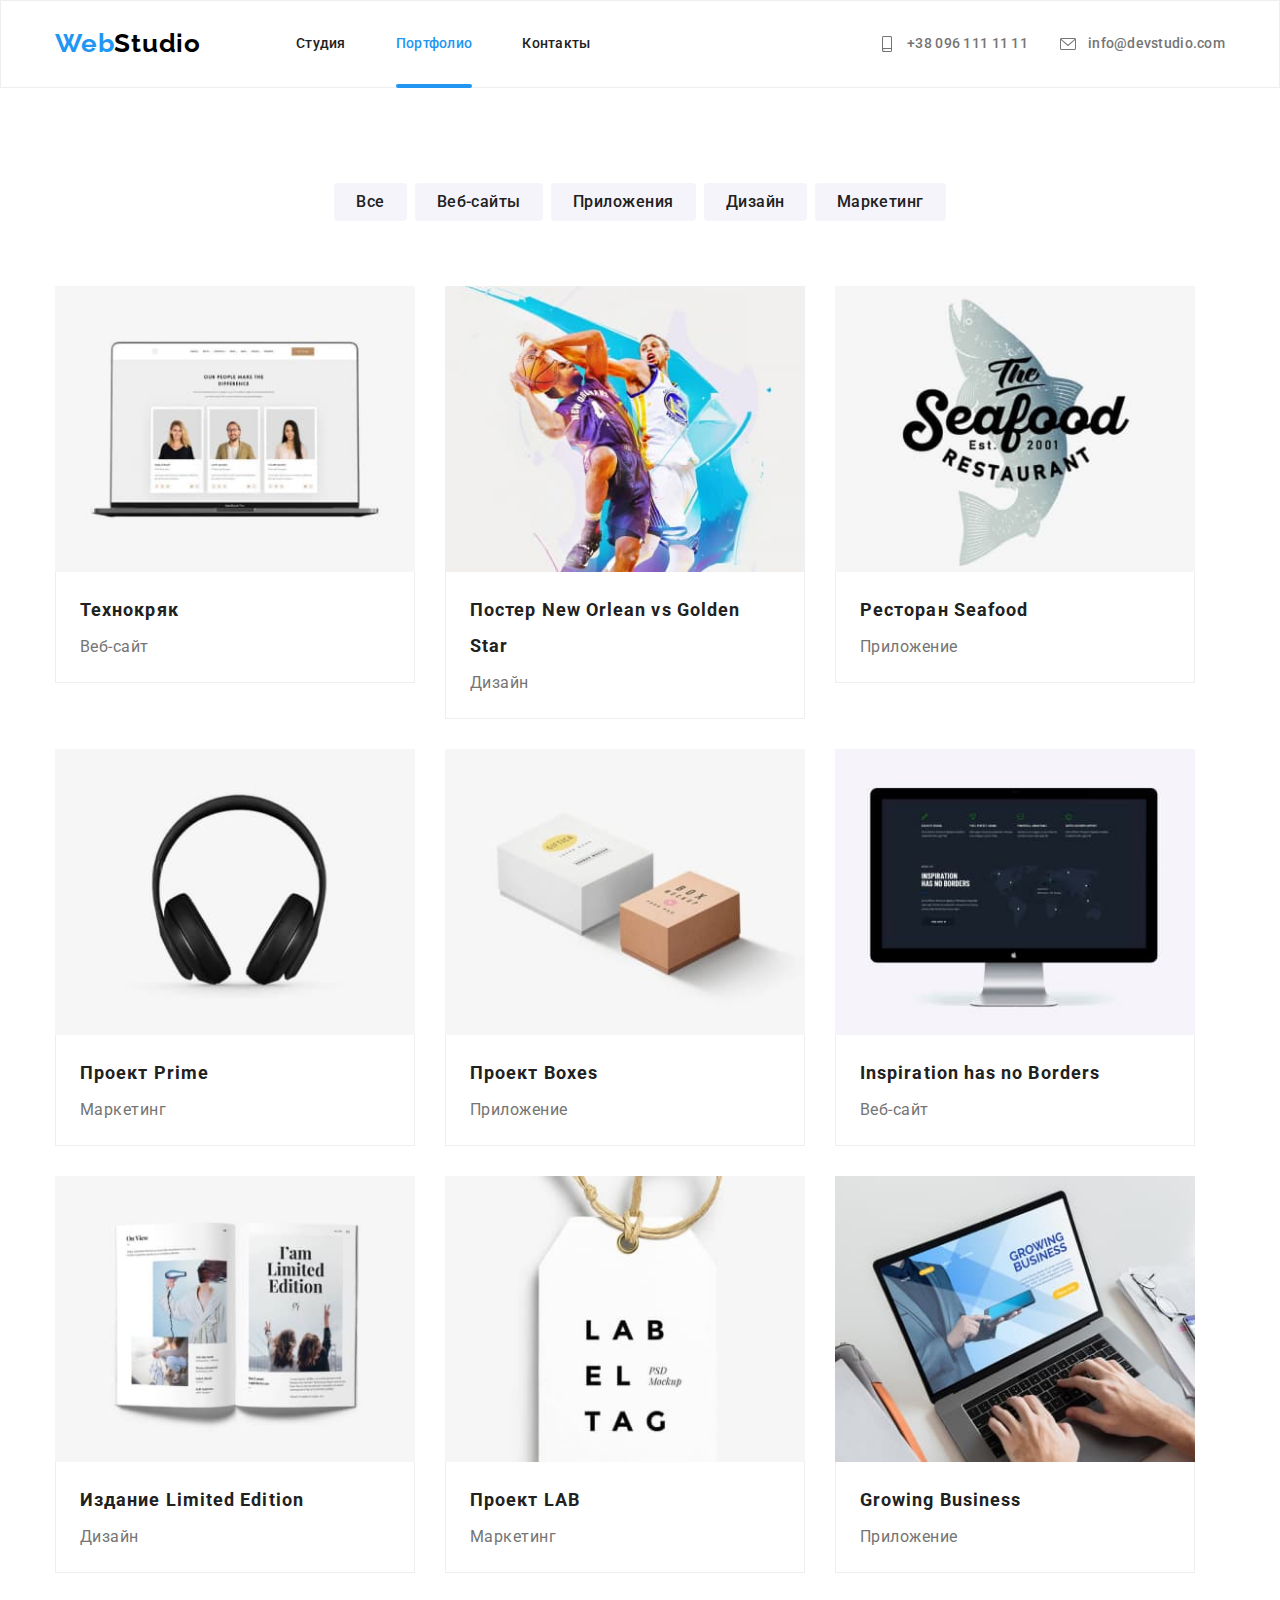
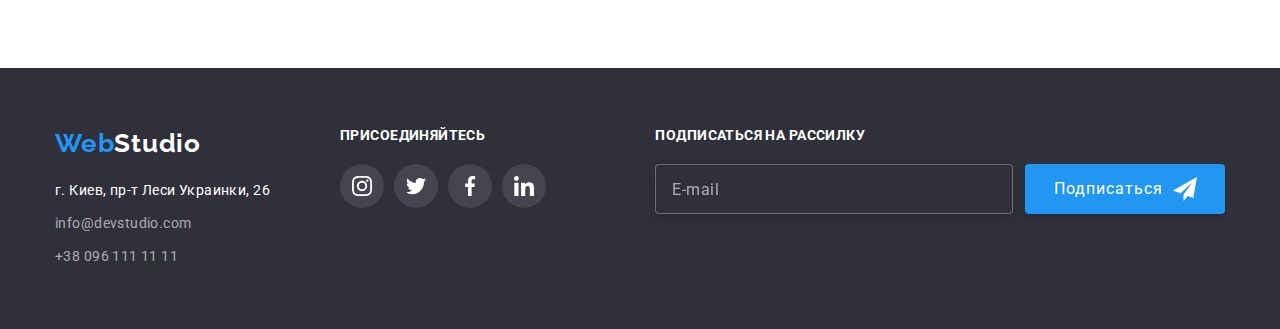
==== commit 0b6750de: "finish" ====
--- a/portfolio.html
+++ b/portfolio.html
@@ -185,12 +185,33 @@
           <li class="portfolio__item">
             <a href="" class="portfolio__link">
               <div class="portfolio__tumb">
-                <img
-                  src="imag/tehnopark.jpg"
-                  alt="Вебсайт"
-                  width="370"
-                  height="294"
-                />
+                <picture>
+                  <source
+                    srcset="
+                      ./imag/tehnopark-desktop-2x.jpg 2x,
+                      ./imag/tehnopark-desktop.jpg    1x
+                    "
+                    media="(min-width: 1200px)"
+                  />
+
+                  <source
+                    srcset="
+                      ./imag/tehnopark-tablet-2x.jpg 2x,
+                      ./imag/tehnopark-tablet.jpg    1x
+                    "
+                    media="(min-width: 768px)"
+                  />
+
+                  <source
+                    srcset="
+                      ./imag/tehnopark-mob-2x.jpg 2x,
+                      ./imag/tehnopark-mob.jpg    1x
+                    "
+                    media="(max-width: 767px)"
+                  />
+                  <img src="imag/tehnopark.jpg" alt="Вебсайт" />
+                </picture>
+
                 <p class="portfolio__text-action">
                   Ресурс пропонує комплексні пропозиції з різним рівнем
                   функціоналу та сервісів. Все це дозволить відвідувачу отримати
@@ -208,12 +229,36 @@
           <li class="portfolio__item">
             <a class="portfolio__link" href="">
               <div class="portfolio__tumb">
-                <img
-                  src="imag/poster-new-orlean.jpg"
-                  alt="Постер нового орлеана"
-                  width="370"
-                  height="294"
-                />
+                <picture>
+                  <source
+                    srcset="
+                      ./imag/orlean-desktop-2x.jpg 2x,
+                      ./imag/orlean-desktop.jpg    1x
+                    "
+                    media="(min-width: 1200px)"
+                  />
+
+                  <source
+                    srcset="
+                      ./imag/orlean-tablet-2x.jpg 2x,
+                      ./imag/orlean-tablet.jpg    1x
+                    "
+                    media="(min-width: 768px)"
+                  />
+
+                  <source
+                    srcset="
+                      ./imag/orlean-mob-2x.jpg 2x,
+                      ./imag/orlean-mob.jpg    1x
+                    "
+                    media="(max-width: 767px)"
+                  />
+                  <img
+                    src="imag/poster-new-orlean.jpg"
+                    alt="Постер нового орлеана"
+                  />
+                </picture>
+
                 <p class="portfolio__text-action">
                   Ресурс пропонує комплексні пропозиції з різним рівнем
                   функціоналу та сервісів. Все це дозволить відвідувачу отримати
@@ -232,12 +277,33 @@
           <li class="portfolio__item">
             <a class="portfolio__link" href="">
               <div class="portfolio__tumb">
-                <img
-                  src="imag/restoran.jpg"
-                  alt="Приложение ресторана"
-                  width="370"
-                  height="294"
-                />
+                <picture>
+                  <source
+                    srcset="
+                      ./imag/restoran-desktop-2x.jpg 2x,
+                      ./imag/restoran-desktop.jpg    1x
+                    "
+                    media="(min-width: 1200px)"
+                  />
+
+                  <source
+                    srcset="
+                      ./imag/restoran-tablet-2x.jpg 2x,
+                      ./imag/restoran-tablet.jpg    1x
+                    "
+                    media="(min-width: 768px)"
+                  />
+
+                  <source
+                    srcset="
+                      ./imag/restoran-mob-2x.jpg 2x,
+                      ./imag/restoran-mob.jpg    1x
+                    "
+                    media="(max-width: 767px)"
+                  />
+                  <img src="imag/restoran.jpg" alt="Приложение ресторана" />
+                </picture>
+
                 <p class="portfolio__text-action">
                   Ресурс пропонує комплексні пропозиції з різним рівнем
                   функціоналу та сервісів. Все це дозволить відвідувачу отримати
@@ -255,12 +321,30 @@
           <li class="portfolio__item">
             <a class="portfolio__link" href="">
               <div class="portfolio__tumb">
-                <img
-                  src="imag/project-prime.jpg"
-                  alt=" проект прайм"
-                  width="370"
-                  height="294"
-                />
+                <picture>
+                  <source
+                    srcset="
+                      ./imag/prime-desktop-2x.jpg 2x,
+                      ./imag/prime-desktop.jpg    1x
+                    "
+                    media="(min-width: 1200px)"
+                  />
+
+                  <source
+                    srcset="
+                      ./imag/prime-tablet-2x.jpg 2x,
+                      ./imag/prime-tablet.jpg    1x
+                    "
+                    media="(min-width: 768px)"
+                  />
+
+                  <source
+                    srcset="./imag/prime-mob-2x.jpg 2x, ./imag/prime-mob.jpg 1x"
+                    media="(max-width: 767px)"
+                  />
+                  <img src="imag/project-prime.jpg" alt=" проект прайм" />
+                </picture>
+
                 <p class="portfolio__text-action">
                   Ресурс пропонує комплексні пропозиції з різним рівнем
                   функціоналу та сервісів. Все це дозволить відвідувачу отримати
@@ -277,12 +361,30 @@
           <li class="portfolio__item">
             <a class="portfolio__link" href="">
               <div class="portfolio__tumb">
-                <img
-                  src="imag/project-boxes.jpg"
-                  alt="Проек коробки"
-                  width="370"
-                  height="294"
-                />
+                <picture>
+                  <source
+                    srcset="
+                      ./imag/boxes-desktop-2x.jpg 2x,
+                      ./imag/boxes-desktop.jpg    1x
+                    "
+                    media="(min-width: 1200px)"
+                  />
+
+                  <source
+                    srcset="
+                      ./imag/boxes-tablet-2x.jpg 2x,
+                      ./imag/boxes-tablet.jpg    1x
+                    "
+                    media="(min-width: 768px)"
+                  />
+
+                  <source
+                    srcset="./imag/boxes-mob-2x.jpg 2x, ./imag/boxes-mob.jpg 1x"
+                    media="(max-width: 767px)"
+                  />
+                  <img src="imag/project-boxes.jpg" alt="Проек коробки" />
+                </picture>
+
                 <p class="portfolio__text-action">
                   Ресурс пропонує комплексні пропозиції з різним рівнем
                   функціоналу та сервісів. Все це дозволить відвідувачу отримати
@@ -299,12 +401,36 @@
           <li class="portfolio__item">
             <a class="portfolio__link" href="">
               <div class="portfolio__tumb">
-                <img
-                  src="imag/borders.jpg"
-                  alt="Сайт Вдохновение не имеет границ"
-                  width="370"
-                  height="294"
-                />
+                <picture>
+                  <source
+                    srcset="
+                      ./imag/borders-desktop-2x.jpg 2x,
+                      ./imag/borders-desktop.jpg    1x
+                    "
+                    media="(min-width: 1200px)"
+                  />
+
+                  <source
+                    srcset="
+                      ./imag/borders-tablet-2x.jpg 2x,
+                      ./imag/borders-tablet.jpg    1x
+                    "
+                    media="(min-width: 768px)"
+                  />
+
+                  <source
+                    srcset="
+                      ./imag/borders-mob-2x.jpg 2x,
+                      ./imag/borders-mob.jpg    1x
+                    "
+                    media="(max-width: 767px)"
+                  />
+                  <img
+                    src="imag/borders.jpg"
+                    alt="Сайт Вдохновение не имеет границ"
+                  />
+                </picture>
+
                 <p class="portfolio__text-action">
                   Ресурс пропонує комплексні пропозиції з різним рівнем
                   функціоналу та сервісів. Все це дозволить відвідувачу отримати
@@ -321,12 +447,33 @@
           <li class="portfolio__item">
             <a class="portfolio__link" href="">
               <div class="portfolio__tumb">
-                <img
-                  src="imag/limited-edition.jpg"
-                  alt="Издание книги"
-                  width="370"
-                  height="294"
-                />
+                <picture>
+                  <source
+                    srcset="
+                      ./imag/limited-desktop-2x.jpg 2x,
+                      ./imag/limited-desktop.jpg    1x
+                    "
+                    media="(min-width: 1200px)"
+                  />
+
+                  <source
+                    srcset="
+                      ./imag/limited-tablet-2x.jpg 2x,
+                      ./imag/limited-tablet.jpg    1x
+                    "
+                    media="(min-width: 768px)"
+                  />
+
+                  <source
+                    srcset="
+                      ./imag/limited-mob-2x.jpg 2x,
+                      ./imag/limited-mob.jpg    1x
+                    "
+                    media="(max-width: 767px)"
+                  />
+                  <img src="imag/limited-edition.jpg" alt="Издание книги" />
+                </picture>
+
                 <p class="portfolio__text-action">
                   Ресурс пропонує комплексні пропозиції з різним рівнем
                   функціоналу та сервісів. Все це дозволить відвідувачу отримати
@@ -343,7 +490,30 @@
           <li class="portfolio__item">
             <a class="portfolio__link" href="">
               <div class="portfolio__tumb">
-                <img src="imag/lab.jpg" alt="проект" width="370" height="294" />
+                <picture>
+                  <source
+                    srcset="
+                      ./imag/lab-desktop-2x.jpg 2x,
+                      ./imag/lab-desktop.jpg    1x
+                    "
+                    media="(min-width: 1200px)"
+                  />
+
+                  <source
+                    srcset="
+                      ./imag/lab-tablet-2x.jpg 2x,
+                      ./imag/lab-tablet.jpg    1x
+                    "
+                    media="(min-width: 768px)"
+                  />
+
+                  <source
+                    srcset="./imag/lab-mob-2x.jpg 2x, ./imag/lab-mob.jpg 1x"
+                    media="(max-width: 767px)"
+                  />
+                  <img src="imag/lab.jpg" alt="проект" />
+                </picture>
+
                 <p class="portfolio__text-action">
                   Ресурс пропонує комплексні пропозиції з різним рівнем
                   функціоналу та сервісів. Все це дозволить відвідувачу отримати
@@ -360,12 +530,33 @@
           <li class="portfolio__item">
             <a class="portfolio__link" href="">
               <div class="portfolio__tumb">
-                <img
-                  src="imag/groving.jpg"
-                  alt="Растущий бизнес"
-                  width="370"
-                  height="294"
-                />
+                <picture>
+                  <source
+                    srcset="
+                      ./imag/groving-desktop-2x.jpg 2x,
+                      ./imag/groving-desktop.jpg    1x
+                    "
+                    media="(min-width: 1200px)"
+                  />
+
+                  <source
+                    srcset="
+                      ./imag/groving-tablet-2x.jpg 2x,
+                      ./imag/groving-tablet.jpg    1x
+                    "
+                    media="(min-width: 768px)"
+                  />
+
+                  <source
+                    srcset="
+                      ./imag/groving-mob-2x.jpg 2x,
+                      ./imag/groving-mob.jpg    1x
+                    "
+                    media="(max-width: 767px)"
+                  />
+                  <img src="imag/groving.jpg" alt="Растущий бизнес" />
+                </picture>
+
                 <p class="portfolio__text-action">
                   Ресурс пропонує комплексні пропозиції з різним рівнем
                   функціоналу та сервісів. Все це дозволить відвідувачу отримати
--- a/css/main.min.css
+++ b/css/main.min.css
@@ -1 +1 @@
-:root{--timing-cubic: cubic-bezier(0.4, 0, 0.2, 1)}*,*::before,*::after{box-sizing:inherit}h1,h2,h3,h4,h5,h6,p{margin:0}img{display:block;max-width:100%;height:auto;width:100%}ul{margin:0;padding:0;list-style:0}a{text-decoration:none}address{font-style:normal}html{box-sizing:border-box}body{margin:0;font-family:"Raleway",sans-serif;font-family:"Roboto",sans-serif;background:#fff}body.modal-open{overflow:hidden}.list{list-style:none}.no-scroll{overflow:hidden}.visually-hidden{position:absolute;white-space:nowrap;width:1px;height:1px;overflow:hidden;border:0;padding:0;clip:rect(0 0 0 0);clip-path:inset(50%);margin:-1px}.container{width:100%;padding-right:15px;padding-left:15px;margin-right:auto;margin-left:auto}@media screen and (min-width: 480px){.container{max-width:480px}}@media screen and (min-width: 768px){.container{max-width:768px}}@media screen and (min-width: 1200px){.container{max-width:1200px}}.logo{font-weight:700;font-size:26px;line-height:1.19;letter-spacing:.03em}.span__logo{font-family:"Raleway";font-style:normal;font-weight:700;font-size:26px;line-height:1.19;letter-spacing:.03em;text-decoration:none;color:#2196f3}.span__studio{font-family:"Raleway";font-weight:700;font-size:26px;line-height:31px;letter-spacing:.03em}.span__studio--color-ligt{color:#fff}.span__studio--color-dark{color:#000}.socials{display:flex;justify-content:center;gap:10px;padding-bottom:30px}.socials__link{width:44px;height:44px;border-radius:50%;background-color:#fff;display:flex;align-items:center;justify-content:center;transition:background-color 250ms cubic-bezier(0.4, 0, 0.2, 1),fill 250ms cubic-bezier(0.4, 0, 0.2, 1)}.socials__link:hover,.socials__link:focus{background-color:#2196f3;fill:#fff}.socials__link--color-light{fill:#afb1b8}.socials__link--color-dark{background-color:rgba(255,255,255,.1);fill:#fff}.backdrop{position:fixed;top:0;left:0;width:100%;height:100%;background-color:rgba(0,0,0,.2);opacity:1;transition:opacity 250ms cubic-bezier(0.4, 0, 0.2, 1),visibility 250ms cubic-bezier(0.4, 0, 0.2, 1);overflow-y:scroll}.backdrop.is-hidden{visibility:hidden;opacity:0;pointer-events:none}.modal{position:absolute;margin:95px 15px;padding:40px;border-radius:4px;background:#fff;box-shadow:0px 1px 3px rgba(0,0,0,.12),0px 1px 1px rgba(0,0,0,.14),0px 2px 1px rgba(0,0,0,.2);transition:transform 250ms cubic-bezier(0.4, 0, 0.2, 1)}.backdrop.is-hidden .modal{transform:translate(-50%, -50%) scale(0)}@media screen and (min-width: 480px){.modal{top:50%;left:50%;transform:translate(-50%, -50%) scale(1);width:480px;height:609px}}@media screen and (min-width: 1200px){.modal{width:528px;font-size:44px}}.modal-icon{position:absolute;width:30px;height:30px;top:10px;right:10px;cursor:pointer;border-radius:50%;outline:rgba(0,0,0,0);padding:6px;background-color:#fff;border:1px solid rgba(0,0,0,.1);transition:fill 250ms cubic-bezier(0.4, 0, 0.2, 1),border 250ms cubic-bezier(0.4, 0, 0.2, 1)}.modal-icon:hover{fill:#2196f3;border:1px solid #2196f3}.Form{display:block;margin:0}.form-field{margin-bottom:10px}.form-title{display:block;font-weight:700;font-size:20px;line-height:1.15;text-align:center;letter-spacing:.03em;margin-bottom:12px;color:#212121}.form-lable{display:flex;flex-direction:column;margin-bottom:4px;font-size:12px;line-height:1.16;letter-spacing:.01em;color:#757575}.form-div{position:relative}.form-input{padding-left:40px;width:100%;height:40px;left:576px;top:450px;font-size:12px;line-height:14px;letter-spacing:.01em;outline:rgba(0,0,0,0);color:#757575;border:1px solid rgba(33,33,33,.2);border-radius:4px;transition:border 250ms cubic-bezier(0.4, 0, 0.2, 1)}.form-div:focus-within>.form-input{border:1px solid #2196f3}.form-input-icon{position:absolute;top:50%;left:12px;transform:translateY(-50%);transition:fill 250ms cubic-bezier(0.4, 0, 0.2, 1)}.form-input:focus~.form-input-icon{fill:#2196f3}.form-coment{margin-bottom:20px}.form-texterea{display:block;resize:none;width:100%;height:120px;font-size:12px;line-height:14px;letter-spacing:.01em;color:#757575;outline:rgba(0,0,0,0);padding:12px 16px;border:1px solid rgba(33,33,33,.2);border-radius:4px;transition:border 250ms cubic-bezier(0.4, 0, 0.2, 1)}.form-texterea::placeholder{font-size:12px;line-height:14px;letter-spacing:.01em;color:rgba(117,117,117,.5)}.form-coment:focus-within>.form-texterea{border:1px solid #2196f3}.checkbox-label{display:flex;align-items:center;font-weight:400;font-size:14px;line-height:1.71;letter-spacing:.03em;justify-content:center;color:#757575}.checkbox-label span{display:flex;align-items:center;justify-content:center;width:16px;height:15px;border:1px solid #212121;border-radius:2px;margin-right:10px;transition:border 250ms cubic-bezier(0.4, 0, 0.2, 1),background-color 250ms cubic-bezier(0.4, 0, 0.2, 1)}.checkbox:checked+.checkbox-label span{background-color:#2196f3;border:0}.checkbox:focus+.checkbox:checked+.checkbox-label span{border-color:#2196f3}.checkbox-icon{fill:rgba(0,0,0,0);transition:fill 250ms cubic-bezier(0.4, 0, 0.2, 1)}.checkbox:checked+.checkbox-label .checkbox-icon{fill:#fff}.checkbox-link{font-weight:400;font-size:14px;line-height:1.71;letter-spacing:.03em;text-decoration-line:underline;color:#2196f3}.form-checkbox{margin-bottom:30px}.form-batton{display:block;margin:0 auto;align-items:center;width:200px;height:50px;color:#fff;background:#2196f3;box-shadow:0px 4px 4px rgba(0,0,0,.15);border-radius:4px;border-width:0}.header{position:relative;background-color:#fff;border:1px solid #eee}.container-nav{display:flex;align-items:center}.navigasion{display:flex;align-items:center;justify-content:space-between;width:100%}.menu-container{background-color:#fff}@media screen and (max-width: 767px){.menu-container{display:none;position:absolute;top:100%;left:0;width:100%;padding:40px}}@media screen and (min-width: 768px){.menu-container{display:flex;justify-content:space-between;flex-grow:1}}@media screen and (max-width: 767px){.navigasion__list{margin-bottom:300px}}@media screen and (min-width: 768px){.navigasion__list{display:flex;margin-left:95px}.navigasion__list .navigasion__item+.navigasion__item{margin-left:50px}}.navigasion__link{position:relative;display:block;padding-top:16px;padding-bottom:16px;text-decoration:none;color:#212121;font-weight:500;font-size:40px;line-height:1.14;letter-spacing:.02em;cursor:pointer;transition:color 250ms cubic-bezier(0.4, 0, 0.2, 1)}.navigasion__link:hover,.navigasion__link:focus{color:#2196f3}@media screen and (min-width: 768px){.navigasion__link{padding-top:35px;padding-bottom:35px;font-size:14px}}@media screen and (min-width: 768px){.contacts__list{display:flex;flex-direction:column-reverse}}@media screen and (min-width: 1200px){.contacts__list{display:flex;flex-direction:row;align-items:center;gap:30px}}.contacts__conect{display:flex;align-items:center;font-style:normal;font-weight:500;font-size:14px;line-height:1.14;letter-spacing:.02em;color:#757575;padding-top:16px;padding-bottom:16px;transition:color 250ms cubic-bezier(0.4, 0, 0.2, 1)}.contacts__conect:hover,.contacts__conect:focus{color:#2196f3;transition:background-color 250ms cubic-bezier(0.4, 0, 0.2, 1),color 250ms cubic-bezier(0.4, 0, 0.2, 1)}@media screen and (min-width: 768px){.contacts__conect{padding-top:10px;padding-bottom:10px}}@media screen and (max-width: 767px){.contacts__tel{font-size:34px;color:#2196f3}}@media screen and (max-width: 767px){.contacts__mail{font-size:24px;margin-bottom:65px}}.contacts__icon{margin-right:10px;fill:#757575;height:16px;width:20px;fill:currentColor}.contacts__icon:hover,.contacts__icon:focus{color:#2196f3;transition:background-color 250ms cubic-bezier(0.4, 0, 0.2, 1),color 250ms cubic-bezier(0.4, 0, 0.2, 1)}@media screen and (max-width: 767px){.contacts__icon{display:none}}@media screen and (max-width: 767px){.mob-menu-cocials{display:flex;gap:20px;width:100%;flex-wrap:wrap}}@media screen and (min-width: 768px){.mob-menu-cocials{display:none}}.menu-open,.menu-close{display:block;background-color:#fff;color:#000;cursor:pointer;border:none;padding:0;margin-left:auto;transition:background-color 250ms cubic-bezier(0.4, 0, 0.2, 1),color 250ms cubic-bezier(0.4, 0, 0.2, 1)}.menu-open:hover,.menu-close:hover{fill:#2196f3}.menu-open:hover:focus,.menu-close:hover:focus{fill:#2196f3}@media screen and (min-width: 768px){.menu-open,.menu-close{display:none}}.mob-menu{position:fixed;z-index:2;width:100vw;height:100vh;background-color:#fff;top:0;padding-top:10px;padding-left:40px;overflow:auto}.mob-menu>.container{display:flex;flex-direction:column;height:100%;justify-content:space-between}.is-hidden{opacity:0;visibility:hidden;pointer-events:none}.mob-menu-nav__item:not(:last-child){margin-bottom:32px}.mob-menu-nav__link{font-weight:500;font-size:40px;line-height:1.17;letter-spacing:.02em;color:#212121}.mob-menu-contacts__list{margin-bottom:64px}.mob-menu-contacts__item:not(:last-child){margin-bottom:32px}.mob-menu-contacts__tel{font-weight:500;font-size:28px;line-height:1.1764705882;letter-spacing:.02em;color:#2196f3;margin-bottom:32px}.mob-menu-contacts__mail{font-weight:500;font-size:24px;line-height:1.1666666667;letter-spacing:.02em;color:#757575}.mob-menu-cocials{display:flex;gap:10px;margin-bottom:50px;justify-content:space-around;flex-wrap:nowrap}.mob-menu-cocials__item:not(:first-child){border-left:1px solid rgba(33,33,33,.2);padding-left:10px}.mob-menu-cocials__link{font-weight:500;font-size:18px;line-height:1.2222222222;letter-spacing:.02em;color:#2196f3}@media screen and (max-width: 380px){.mob-menu-cocials__link{font-size:12px;line-height:1.8333333333}}.active{color:#2196f3}@media screen and (min-width: 768px){.active::after{position:absolute;display:block;content:"";bottom:-1px;right:0;width:100%;background-color:#2196f3;height:4px;border-radius:2px}}.hero{margin-right:auto;margin-left:auto;background-repeat:no-repeat;background-position:center;background-size:cover;max-width:1600px;padding:200px 0;background-color:#2f303a;background-image:linear-gradient(to right, rgba(49, 58, 47, 0.4), rgba(47, 48, 58, 0.4)),url(../imag/hero-mob.jpg)}@media(min-device-pixel-ratio: 2),(min-resolution: 192dpi),(min-resolution: 2dppx){.hero{background-image:linear-gradient(to right, rgba(49, 58, 47, 0.4), rgba(47, 48, 58, 0.4)),url(../imag/hero-mob2x.jpg)}}@media screen and (min-width: 768px){.hero{background-image:linear-gradient(to right, rgba(49, 58, 47, 0.4), rgba(47, 48, 58, 0.4)),url(../imag/hero-tablet.jpg)}}@media screen and (min-width: 768px)and (min-device-pixel-ratio: 2),screen and (min-width: 768px)and (min-resolution: 192dpi),screen and (min-width: 768px)and (min-resolution: 2dppx){.hero{background-image:linear-gradient(to right, rgba(49, 58, 47, 0.4), rgba(47, 48, 58, 0.4)),url(../imag/hero-tablet2x.jpg)}}@media screen and (min-width: 1200px){.hero{background-image:linear-gradient(to right, rgba(49, 58, 47, 0.4), rgba(47, 48, 58, 0.4)),url(../imag/hero-bg.jpg)}}@media screen and (min-width: 1200px)and (min-device-pixel-ratio: 2),screen and (min-width: 1200px)and (min-resolution: 192dpi),screen and (min-width: 1200px)and (min-resolution: 2dppx){.hero{background-image:linear-gradient(to right, rgba(49, 58, 47, 0.4), rgba(47, 48, 58, 0.4)),url(../imag/hero-bg2x.jpg)}}.hero__title{font-weight:900;font-size:26px;line-height:1.61;text-align:center;letter-spacing:.06em;text-transform:uppercase;color:#fff;margin:0 auto;margin-bottom:30px}@media screen and (min-width: 480px){.hero__title{max-width:360px}}@media screen and (min-width: 1200px){.hero__title{max-width:673px;font-size:44px;line-height:1.36}}.hero__but{display:block;margin:0 auto;border-radius:4px;padding:10px 32px;font-weight:700;font-size:16px;line-height:1.88;align-items:center;text-align:center;letter-spacing:.06em;color:#fff;background-color:#2196f3;box-shadow:0px 4px 4px rgba(0,0,0,.15);cursor:pointer;border-width:0;transition:background-color 250ms cubic-bezier(0.4, 0, 0.2, 1),color 250ms cubic-bezier(0.4, 0, 0.2, 1)}.hero__but:hover{color:#2196f3;background-color:#fff}.advantages{padding-top:60px;padding-bottom:60px}@media screen and (min-width: 1200px){.advantages{padding-bottom:95px;padding-top:95px}}.advantages__list{display:flex;border-radius:4px;flex-wrap:wrap;gap:30px}.advantages__icon{display:flex;background-color:#f5f4fa;width:100%;height:120px;margin-bottom:30px;border-radius:4px;align-items:center;justify-content:center}.advantages__item{width:100%}@media screen and (min-width: 768px){.advantages__item{width:calc((100% - 30px)/2)}}@media screen and (min-width: 1200px){.advantages__item{width:calc((100% - 90px)/4)}}.advantages__title{font-weight:700;font-size:14px;line-height:1.14;letter-spacing:.03em;text-transform:uppercase;text-align:center;color:#212121;margin-bottom:10px}@media screen and (min-width: 768px){.advantages__title{text-align:left}}.advantages__text{font-weight:400;font-size:14px;line-height:1.71;letter-spacing:.03em;color:#757575}.work{padding-bottom:95px}@media screen and (max-width: 1200px){.work{display:none}}.work__title{font-weight:700;font-size:36px;line-height:42px;text-align:center;letter-spacing:.03em;color:#212121;margin-bottom:50px}.work__list{display:flex;gap:30px}.work__item{position:relative;width:calc((100% - 60px)/3);max-width:100%;height:auto}.work__text{display:flex;position:absolute;bottom:0px;font-size:14px;line-height:1.14;letter-spacing:.03em;text-transform:uppercase;align-items:center;justify-content:center;width:100%;height:70px;color:#fff;background-color:rgba(47,48,58,.8)}.team{background:#f5f4fa;padding-top:60px;padding-bottom:60px}@media screen and (min-width: 1200px){.team{padding-bottom:95px;padding-top:95px}}.team__title{font-weight:700;font-size:28px;line-height:1.16;text-align:center;letter-spacing:.03em;color:#212121;margin-bottom:30px}@media screen and (min-width: 1200px){.team__title{font-size:36px;margin-bottom:50px}}.team__list{display:flex;gap:30px;flex-wrap:wrap}.team__item{background:#fff;box-shadow:0px 1px 3px rgba(0,0,0,.12),0px 1px 1px rgba(0,0,0,.14),0px 2px 1px rgba(0,0,0,.2);border-radius:0px 0px 4px 4px;width:100%}@media screen and (min-width: 768px){.team__item{width:calc((100% - 30px)/2)}}@media screen and (min-width: 1200px){.team__item{width:calc((100% - 90px)/4)}}.team-title__name{font-weight:500;font-size:16px;line-height:1.18;text-align:center;letter-spacing:.03em;color:#212121;text-align:center;padding-top:30px;margin-bottom:10px}.team__text{font-weight:400;font-size:16px;line-height:1.18;text-align:center;letter-spacing:.03em;fill:currentColor;margin-bottom:16px}.clients{background:#fff;padding-top:60px;padding-bottom:60px}@media screen and (min-width: 1200px){.clients{padding-bottom:95px;padding-top:95px}}.clients__title{font-weight:700;font-size:28px;line-height:1.1666666667;margin-bottom:30px;text-align:center;letter-spacing:.03em;color:#212121}@media screen and (min-width: 1200px){.clients__title{font-size:36px;margin-bottom:50px}}.clients__list{display:flex;gap:30px;flex-wrap:wrap}.clients__item{width:100%}@media screen and (min-width: 480px){.clients__item{width:calc((100% - 30px)/2)}}@media screen and (min-width: 768px){.clients__item{width:calc((100% - 60px)/3)}}@media screen and (min-width: 1200px){.clients__item{width:calc((100% - 150px)/6)}}.clients__link{display:flex;height:92px;align-items:center;justify-content:center;border:1px solid #afb1b8;border-radius:4px;color:#afb1b8;transition:color 250ms cubic-bezier(0.4, 0, 0.2, 1),border-color 250ms cubic-bezier(0.4, 0, 0.2, 1)}.clients__link{fill:currentColor}.clients__link:hover,.clients__link:focus{border-color:#2196f3;color:#2196f3}.footer{background:#2f303a;text-align:center;padding-top:60px}@media screen and (min-width: 768px){.contacts-futer{display:flex;justify-content:space-between;margin-left:75px;margin-right:90px}}@media screen and (min-width: 1200px){.container-futer{text-align:start;display:flex;flex-wrap:wrap;justify-content:space-between}.contacts-futer{margin:0}}.logo__futer{margin-bottom:20px}.adres__item{margin-bottom:9px;transition:color 250ms cubic-bezier(0.4, 0, 0.2, 1)}.adres__item:last-child{margin-bottom:60px}.adres__gps{font-style:normal;font-weight:400;font-size:14px;line-height:1.71;letter-spacing:.03em;color:#fff;text-decoration:none;transition:color 250ms cubic-bezier(0.4, 0, 0.2, 1)}.adres__gps:focus,.adres__gps:hover{color:#2196f3}.adres__text{font-style:normal;font-weight:400;font-size:14px;line-height:1.71;letter-spacing:.03em;color:rgba(255,255,255,.6);transition:color 250ms cubic-bezier(0.4, 0, 0.2, 1)}.adres__text:focus,.adres__text:hover{color:#2196f3}.join__content{margin-bottom:40px}@media screen and (min-width: 1200px){.join__content{margin-right:12px;margin-left:70px}}.join__title{font-weight:700;font-size:14px;line-height:1.14;letter-spacing:.03em;text-transform:uppercase;color:#fff;margin-bottom:20px}@media screen and (min-width: 1200px){.form-futer{display:flex}}.form-futer__title{font-weight:700;font-size:14px;line-height:1.14;letter-spacing:.03em;text-transform:uppercase;margin-bottom:20px;color:#fff}.form-futer__input{outline:rgba(0,0,0,0);display:block;width:100%;height:50px;margin:0;font-weight:400;font-size:16px;padding-left:16px;margin-bottom:20px;line-height:1.25;color:rgba(255,255,255,.6);background:#2f303a;border:1px solid rgba(255,255,255,.3);filter:drop-shadow(0px 4px 4px rgba(0, 0, 0, 0.15));border-radius:4px;transition:border 250ms cubic-bezier(0.4, 0, 0.2, 1)}.form-futer__input::placeholder{font-weight:400;font-size:16px;line-height:1.25;align-items:center;letter-spacing:.03em;color:rgba(255,255,255,.6)}.form-futer:focus-within>.form-futer__input{border:1px solid #2196f3}@media screen and (min-width: 768px){.form-futer__input{width:450px;margin-left:152px;margin-right:166px}}@media screen and (min-width: 1200px){.form-futer__input{margin-right:12px;margin-left:0px;width:358px}}.form-futer__btn{height:50px;outline:rgba(0,0,0,0);cursor:pointer;align-items:center;text-align:center;letter-spacing:.06em;font-size:16px;line-height:1.87x;padding:10px 62px 10px 29px;color:#fff;background-color:#2196f3;box-shadow:0px 4px 4px rgba(0,0,0,.15);border-radius:4px;border-width:0}.form-btn{position:relative;display:inline-block;margin-bottom:60px}.form-icon{position:absolute;fill:#fff;top:50%;right:28px;transform:translateY(-50%)}.portf-non{display:none}.portfolio{padding-top:95px;padding-bottom:95px}.list-nav{display:flex;flex-wrap:wrap;margin-bottom:40px}.list-nav .list-nav__item:not(:last-child){margin-right:8px;margin-bottom:15px}@media screen and (min-width: 768px){.list-nav{justify-content:center;margin-bottom:50px}}.list-nav__btn{border:0;font-weight:500;font-size:16px;line-height:1.62;text-align:center;letter-spacing:.03em;background-color:#f5f4fa;color:#212121;cursor:pointer;border-radius:4px;padding:6px 22px;transition:background-color 250ms cubic-bezier(0.4, 0, 0.2, 1),color 250ms cubic-bezier(0.4, 0, 0.2, 1),box-shadow 250ms cubic-bezier(0.4, 0, 0.2, 1)}.list-nav__btn:hover,.list-nav__btn:focus{background-color:#2196f3;color:#fff;box-shadow:0px 3px 1px rgba(0,0,0,.1),0px 1px 2px rgba(0,0,0,.08),0px 2px 2px rgba(0,0,0,.12)}.portfolio__list{display:flex;flex-wrap:wrap;padding:0;list-style:none;gap:30px}.portfolio__item{width:370px}@media screen and (min-width: 768px){.portfolio__item{width:calc((100% - 30px)/2)}}@media screen and (min-width: 1200px){.portfolio__item{width:calc((100% - 90px)/3)}}.portfolio__tumb{position:relative;overflow:hidden}.portfolio__text-action{position:absolute;display:inline-block;padding:63px 24px;top:0;left:0;font-weight:400;font-size:18px;line-height:1.56;letter-spacing:.03em;color:#fff;background-color:rgba(33,150,243,.9);opacity:0;transition:transform 250ms cubic-bezier(0.4, 0, 0.2, 1),opacity 250ms cubic-bezier(0.4, 0, 0.2, 1);transform:translateY(100%)}.portfolio__link:hover .portfolio__text-action{transform:translateY(0);opacity:1}.portfolio__link:focus .portfolio__text-action{transform:translateY(0)}.portfolio__link{transition:box-shadow 250ms cubic-bezier(0.4, 0, 0.2, 1)}.portfolio__link:hover,.portfolio__link:focus{display:block;box-shadow:0px 1px 1px rgba(0,0,0,.12),0px 4px 4px rgba(0,0,0,.06),1px 4px 6px rgba(0,0,0,.16);cursor:pointer}.portfolio__naim{padding:20px 24px;border-bottom:1px solid #eee;border-left:1px solid #eee;border-right:1px solid #eee}.portfolio__title{font-weight:700;font-size:18px;line-height:2;letter-spacing:.06em;color:#212121;margin-top:0px;margin-bottom:4px}.portfolio__text{font-weight:400;font-size:16px;line-height:1.88;letter-spacing:.03em;color:#757575}/*# sourceMappingURL=main.min.css.map */+:root{--timing-cubic: cubic-bezier(0.4, 0, 0.2, 1)}*,*::before,*::after{box-sizing:inherit}h1,h2,h3,h4,h5,h6,p{margin:0}img{display:block;max-width:100%;height:auto;width:100%}ul{margin:0;padding:0;list-style:0}a{text-decoration:none}address{font-style:normal}html{box-sizing:border-box}body{margin:0;font-family:"Raleway",sans-serif;font-family:"Roboto",sans-serif;background:#fff}body.modal-open{overflow:hidden}.list{list-style:none}.no-scroll{overflow:hidden}.visually-hidden{position:absolute;white-space:nowrap;width:1px;height:1px;overflow:hidden;border:0;padding:0;clip:rect(0 0 0 0);clip-path:inset(50%);margin:-1px}.container{width:100%;padding-right:15px;padding-left:15px;margin-right:auto;margin-left:auto}@media screen and (min-width: 480px){.container{max-width:480px}}@media screen and (min-width: 768px){.container{max-width:768px}}@media screen and (min-width: 1200px){.container{max-width:1200px}}.logo{font-weight:700;font-size:26px;line-height:1.19;letter-spacing:.03em}.span__logo{font-family:"Raleway";font-style:normal;font-weight:700;font-size:26px;line-height:1.19;letter-spacing:.03em;text-decoration:none;color:#2196f3}.span__studio{font-family:"Raleway";font-weight:700;font-size:26px;line-height:31px;letter-spacing:.03em}.span__studio--color-ligt{color:#fff}.span__studio--color-dark{color:#000}.socials{display:flex;justify-content:center;gap:10px;padding-bottom:30px}.socials__link{width:44px;height:44px;border-radius:50%;background-color:#fff;display:flex;align-items:center;justify-content:center;transition:background-color 250ms cubic-bezier(0.4, 0, 0.2, 1),fill 250ms cubic-bezier(0.4, 0, 0.2, 1)}.socials__link:hover,.socials__link:focus{background-color:#2196f3;fill:#fff}.socials__link--color-light{fill:#afb1b8}.socials__link--color-dark{background-color:rgba(255,255,255,.1);fill:#fff}.backdrop{position:fixed;top:0;left:0;width:100%;height:100%;background-color:rgba(0,0,0,.2);opacity:1;transition:opacity 250ms cubic-bezier(0.4, 0, 0.2, 1),visibility 250ms cubic-bezier(0.4, 0, 0.2, 1);overflow-y:scroll}.backdrop.is-hidden{visibility:hidden;opacity:0;pointer-events:none}.modal{position:absolute;margin:95px 15px;padding:40px;border-radius:4px;background:#fff;box-shadow:0px 1px 3px rgba(0,0,0,.12),0px 1px 1px rgba(0,0,0,.14),0px 2px 1px rgba(0,0,0,.2);transition:transform 250ms cubic-bezier(0.4, 0, 0.2, 1)}.backdrop.is-hidden .modal{transform:translate(-50%, -50%) scale(0)}@media screen and (min-width: 768px){.modal{top:50%;left:50%;transform:translate(-50%, -50%) scale(1);max-width:530px;min-width:320px}}@media screen and (min-width: 480px){.modal{min-width:450px}}.modal-icon{position:absolute;width:30px;height:30px;top:10px;right:10px;cursor:pointer;border-radius:50%;outline:rgba(0,0,0,0);padding:6px;background-color:#fff;border:1px solid rgba(0,0,0,.1);transition:fill 250ms cubic-bezier(0.4, 0, 0.2, 1),border 250ms cubic-bezier(0.4, 0, 0.2, 1)}.modal-icon:hover{fill:#2196f3;border:1px solid #2196f3}.Form{display:block;margin:0}.form-field{margin-bottom:10px}.form-title{display:block;font-weight:700;font-size:20px;line-height:1.15;text-align:center;letter-spacing:.03em;margin-bottom:12px;color:#212121}.form-lable{display:flex;flex-direction:column;margin-bottom:4px;font-size:12px;line-height:1.16;letter-spacing:.01em;color:#757575}.form-div{position:relative}.form-input{padding-left:40px;width:100%;height:40px;left:576px;top:450px;font-size:12px;line-height:14px;letter-spacing:.01em;outline:rgba(0,0,0,0);color:#757575;border:1px solid rgba(33,33,33,.2);border-radius:4px;transition:border 250ms cubic-bezier(0.4, 0, 0.2, 1)}.form-div:focus-within>.form-input{border:1px solid #2196f3}.form-input-icon{position:absolute;top:50%;left:12px;transform:translateY(-50%);transition:fill 250ms cubic-bezier(0.4, 0, 0.2, 1)}.form-input:focus~.form-input-icon{fill:#2196f3}.form-coment{margin-bottom:20px}.form-texterea{display:block;resize:none;width:100%;height:120px;font-size:12px;line-height:14px;letter-spacing:.01em;color:#757575;outline:rgba(0,0,0,0);padding:12px 16px;border:1px solid rgba(33,33,33,.2);border-radius:4px;transition:border 250ms cubic-bezier(0.4, 0, 0.2, 1)}.form-texterea::placeholder{font-size:12px;line-height:14px;letter-spacing:.01em;color:rgba(117,117,117,.5)}.form-coment:focus-within>.form-texterea{border:1px solid #2196f3}.form-checkbox{margin-bottom:30px}.checkbox-label{display:flex;align-items:center;font-weight:400;font-size:12px;line-height:1.1666666667;letter-spacing:.03em;justify-content:center}.checkbox-label span{display:flex;align-items:center;justify-content:center;width:16px;height:15px;border:1px solid #212121;border-radius:2px;margin-right:10px;transition:border 250ms cubic-bezier(0.4, 0, 0.2, 1),background-color 250ms cubic-bezier(0.4, 0, 0.2, 1)}.checkbox:checked+.checkbox-label span{background-color:#2196f3;border:0}.checkbox:focus+.checkbox:checked+.checkbox-label span{border-color:#2196f3}@media screen and (min-width: 1200px){.checkbox-label{font-size:14px;line-height:1.7142857143}}.checkbox-icon{fill:rgba(0,0,0,0);transition:fill 250ms cubic-bezier(0.4, 0, 0.2, 1)}.checkbox:checked+.checkbox-label .checkbox-icon{fill:#fff}.checkbox-link{font-weight:400;font-size:12px;line-height:1.1666666667;letter-spacing:.03em;text-decoration-line:underline;color:#2196f3}.form-batton{display:block;margin:0 auto;font-weight:700;font-size:16px;line-height:1.875;align-items:center;width:200px;height:50px;color:#fff;background:#2196f3;box-shadow:0px 4px 4px rgba(0,0,0,.15);border-radius:4px;border-width:0}.header{position:relative;background-color:#fff;border:1px solid #eee}.container-nav{display:flex;align-items:center}.navigasion{display:flex;align-items:center;justify-content:space-between;width:100%}.menu-container{background-color:#fff}@media screen and (max-width: 767px){.menu-container{display:none;position:absolute;top:100%;left:0;width:100%;padding:40px}}@media screen and (min-width: 768px){.menu-container{display:flex;justify-content:space-between;flex-grow:1}}@media screen and (max-width: 767px){.navigasion__list{margin-bottom:300px}}@media screen and (min-width: 768px){.navigasion__list{display:flex;margin-left:95px}.navigasion__list .navigasion__item+.navigasion__item{margin-left:50px}}.navigasion__link{position:relative;display:block;padding-top:16px;padding-bottom:16px;text-decoration:none;color:#212121;font-weight:500;font-size:40px;line-height:1.14;letter-spacing:.02em;cursor:pointer;transition:color 250ms cubic-bezier(0.4, 0, 0.2, 1)}.navigasion__link:hover,.navigasion__link:focus{color:#2196f3}@media screen and (min-width: 768px){.navigasion__link{padding-top:35px;padding-bottom:35px;font-size:14px}}@media screen and (min-width: 768px){.contacts__list{display:flex;flex-direction:column-reverse}}@media screen and (min-width: 1200px){.contacts__list{display:flex;flex-direction:row;align-items:center;gap:30px}}.contacts__conect{display:flex;align-items:center;font-style:normal;font-weight:500;font-size:14px;line-height:1.14;letter-spacing:.02em;color:#757575;padding-top:16px;padding-bottom:16px;transition:color 250ms cubic-bezier(0.4, 0, 0.2, 1)}.contacts__conect:hover,.contacts__conect:focus{color:#2196f3;transition:background-color 250ms cubic-bezier(0.4, 0, 0.2, 1),color 250ms cubic-bezier(0.4, 0, 0.2, 1)}@media screen and (min-width: 768px){.contacts__conect{padding-top:10px;padding-bottom:10px}}@media screen and (max-width: 767px){.contacts__tel{font-size:34px;color:#2196f3}}@media screen and (max-width: 767px){.contacts__mail{font-size:24px;margin-bottom:65px}}.contacts__icon{margin-right:10px;fill:#757575;height:16px;width:20px;fill:currentColor}.contacts__icon:hover,.contacts__icon:focus{color:#2196f3;transition:background-color 250ms cubic-bezier(0.4, 0, 0.2, 1),color 250ms cubic-bezier(0.4, 0, 0.2, 1)}@media screen and (max-width: 767px){.contacts__icon{display:none}}@media screen and (max-width: 767px){.mob-menu-cocials{display:flex;gap:20px;width:100%;flex-wrap:wrap}}@media screen and (min-width: 768px){.mob-menu-cocials{display:none}}.menu-open,.menu-close{display:block;background-color:#fff;color:#000;cursor:pointer;border:none;padding:0;margin-left:auto;transition:background-color 250ms cubic-bezier(0.4, 0, 0.2, 1),color 250ms cubic-bezier(0.4, 0, 0.2, 1)}.menu-open:hover,.menu-close:hover{fill:#2196f3}.menu-open:hover:focus,.menu-close:hover:focus{fill:#2196f3}@media screen and (min-width: 768px){.menu-open,.menu-close{display:none}}.mob-menu{position:fixed;z-index:2;width:100vw;height:100vh;background-color:#fff;top:0;padding-top:10px;padding-left:40px;overflow:auto}.mob-menu>.container{display:flex;flex-direction:column;height:100%;justify-content:space-between}.is-hidden{opacity:0;visibility:hidden;pointer-events:none}.mob-menu-nav__item:not(:last-child){margin-bottom:32px}.mob-menu-nav__link{font-weight:500;font-size:40px;line-height:1.17;letter-spacing:.02em;color:#212121}.mob-menu-contacts__list{margin-bottom:64px}.mob-menu-contacts__item:not(:last-child){margin-bottom:32px}.mob-menu-contacts__tel{font-weight:500;font-size:28px;line-height:1.1764705882;letter-spacing:.02em;color:#2196f3;margin-bottom:32px}.mob-menu-contacts__mail{font-weight:500;font-size:24px;line-height:1.1666666667;letter-spacing:.02em;color:#757575}.mob-menu-cocials{display:flex;gap:10px;margin-bottom:50px;justify-content:space-around;flex-wrap:nowrap}.mob-menu-cocials__item:not(:first-child){border-left:1px solid rgba(33,33,33,.2);padding-left:10px}.mob-menu-cocials__link{font-weight:500;font-size:18px;line-height:1.2222222222;letter-spacing:.02em;color:#2196f3}@media screen and (max-width: 380px){.mob-menu-cocials__link{font-size:12px;line-height:1.8333333333}}.active{color:#2196f3}@media screen and (min-width: 768px){.active::after{position:absolute;display:block;content:"";bottom:-1px;right:0;width:100%;background-color:#2196f3;height:4px;border-radius:2px}}.hero{margin-right:auto;margin-left:auto;background-repeat:no-repeat;background-position:center;background-size:cover;max-width:1600px;padding:200px 0;background-color:#2f303a;background-image:linear-gradient(to right, rgba(49, 58, 47, 0.4), rgba(47, 48, 58, 0.4)),url(../imag/hero-mob.jpg)}@media(min-device-pixel-ratio: 2),(min-resolution: 192dpi),(min-resolution: 2dppx){.hero{background-image:linear-gradient(to right, rgba(49, 58, 47, 0.4), rgba(47, 48, 58, 0.4)),url(../imag/hero-mob2x.jpg)}}@media screen and (min-width: 768px){.hero{background-image:linear-gradient(to right, rgba(49, 58, 47, 0.4), rgba(47, 48, 58, 0.4)),url(../imag/hero-tablet.jpg)}}@media screen and (min-width: 768px)and (min-device-pixel-ratio: 2),screen and (min-width: 768px)and (min-resolution: 192dpi),screen and (min-width: 768px)and (min-resolution: 2dppx){.hero{background-image:linear-gradient(to right, rgba(49, 58, 47, 0.4), rgba(47, 48, 58, 0.4)),url(../imag/hero-tablet2x.jpg)}}@media screen and (min-width: 1200px){.hero{background-image:linear-gradient(to right, rgba(49, 58, 47, 0.4), rgba(47, 48, 58, 0.4)),url(../imag/hero-bg.jpg)}}@media screen and (min-width: 1200px)and (min-device-pixel-ratio: 2),screen and (min-width: 1200px)and (min-resolution: 192dpi),screen and (min-width: 1200px)and (min-resolution: 2dppx){.hero{background-image:linear-gradient(to right, rgba(49, 58, 47, 0.4), rgba(47, 48, 58, 0.4)),url(../imag/hero-bg2x.jpg)}}.hero__title{font-weight:900;font-size:26px;line-height:1.61;text-align:center;letter-spacing:.06em;text-transform:uppercase;color:#fff;margin:0 auto;margin-bottom:30px}@media screen and (min-width: 480px){.hero__title{max-width:360px}}@media screen and (min-width: 1200px){.hero__title{max-width:673px;font-size:44px;line-height:1.36}}.hero__but{display:block;margin:0 auto;border-radius:4px;padding:10px 32px;font-weight:700;font-size:16px;line-height:1.88;align-items:center;text-align:center;letter-spacing:.06em;color:#fff;background-color:#2196f3;box-shadow:0px 4px 4px rgba(0,0,0,.15);cursor:pointer;border-width:0;transition:background-color 250ms cubic-bezier(0.4, 0, 0.2, 1),color 250ms cubic-bezier(0.4, 0, 0.2, 1)}.hero__but:hover{color:#2196f3;background-color:#fff}.advantages{padding-top:60px;padding-bottom:60px}@media screen and (min-width: 1200px){.advantages{padding-bottom:95px;padding-top:95px}}.advantages__list{display:flex;border-radius:4px;flex-wrap:wrap;gap:30px}.advantages__icon{display:flex;background-color:#f5f4fa;width:100%;height:120px;margin-bottom:30px;border-radius:4px;align-items:center;justify-content:center}.advantages__item{width:100%}@media screen and (min-width: 768px){.advantages__item{width:calc((100% - 30px)/2)}}@media screen and (min-width: 1200px){.advantages__item{width:calc((100% - 90px)/4)}}.advantages__title{font-weight:700;font-size:14px;line-height:1.14;letter-spacing:.03em;text-transform:uppercase;text-align:center;color:#212121;margin-bottom:10px}@media screen and (min-width: 768px){.advantages__title{text-align:left}}.advantages__text{font-weight:400;font-size:14px;line-height:1.71;letter-spacing:.03em;color:#757575}.work{padding-bottom:95px}@media screen and (max-width: 1200px){.work{display:none}}.work__title{font-weight:700;font-size:36px;line-height:42px;text-align:center;letter-spacing:.03em;color:#212121;margin-bottom:50px}.work__list{display:flex;gap:30px}.work__item{position:relative;width:calc((100% - 60px)/3);max-width:100%;height:auto}.work__text{display:flex;position:absolute;bottom:0px;font-size:14px;line-height:1.14;letter-spacing:.03em;text-transform:uppercase;align-items:center;justify-content:center;width:100%;height:70px;color:#fff;background-color:rgba(47,48,58,.8)}.team{background:#f5f4fa;padding-top:60px;padding-bottom:60px}@media screen and (min-width: 1200px){.team{padding-bottom:95px;padding-top:95px}}.team__title{font-weight:700;font-size:28px;line-height:1.16;text-align:center;letter-spacing:.03em;color:#212121;margin-bottom:30px}@media screen and (min-width: 1200px){.team__title{font-size:36px;margin-bottom:50px}}.team__list{display:flex;gap:30px;flex-wrap:wrap}.team__item{background:#fff;box-shadow:0px 1px 3px rgba(0,0,0,.12),0px 1px 1px rgba(0,0,0,.14),0px 2px 1px rgba(0,0,0,.2);border-radius:0px 0px 4px 4px;width:100%}@media screen and (min-width: 768px){.team__item{width:calc((100% - 30px)/2)}}@media screen and (min-width: 1200px){.team__item{width:calc((100% - 90px)/4)}}.team-title__name{font-weight:500;font-size:16px;line-height:1.18;text-align:center;letter-spacing:.03em;color:#212121;text-align:center;padding-top:30px;margin-bottom:10px}.team__text{font-weight:400;font-size:16px;line-height:1.18;text-align:center;letter-spacing:.03em;fill:currentColor;margin-bottom:16px}.clients{background:#fff;padding-top:60px;padding-bottom:60px}@media screen and (min-width: 1200px){.clients{padding-bottom:95px;padding-top:95px}}.clients__title{font-weight:700;font-size:28px;line-height:1.1666666667;margin-bottom:30px;text-align:center;letter-spacing:.03em;color:#212121}@media screen and (min-width: 1200px){.clients__title{font-size:36px;margin-bottom:50px}}.clients__list{display:flex;gap:30px;flex-wrap:wrap}.clients__item{width:100%}@media screen and (min-width: 480px){.clients__item{width:calc((100% - 30px)/2)}}@media screen and (min-width: 768px){.clients__item{width:calc((100% - 60px)/3)}}@media screen and (min-width: 1200px){.clients__item{width:calc((100% - 150px)/6)}}.clients__link{display:flex;height:92px;align-items:center;justify-content:center;border:1px solid #afb1b8;border-radius:4px;color:#afb1b8;transition:color 250ms cubic-bezier(0.4, 0, 0.2, 1),border-color 250ms cubic-bezier(0.4, 0, 0.2, 1)}.clients__link{fill:currentColor}.clients__link:hover,.clients__link:focus{border-color:#2196f3;color:#2196f3}.footer{background:#2f303a;text-align:center;padding-top:60px}@media screen and (min-width: 768px){.contacts-futer{display:flex;justify-content:space-between;margin-left:75px;margin-right:90px}}@media screen and (min-width: 1200px){.container-futer{text-align:start;display:flex;flex-wrap:wrap;justify-content:space-between}.contacts-futer{margin:0}}.logo__futer{margin-bottom:20px}.adres__item{margin-bottom:9px;transition:color 250ms cubic-bezier(0.4, 0, 0.2, 1)}.adres__item:last-child{margin-bottom:60px}.adres__gps{font-style:normal;font-weight:400;font-size:14px;line-height:1.71;letter-spacing:.03em;color:#fff;text-decoration:none;transition:color 250ms cubic-bezier(0.4, 0, 0.2, 1)}.adres__gps:focus,.adres__gps:hover{color:#2196f3}.adres__text{font-style:normal;font-weight:400;font-size:14px;line-height:1.71;letter-spacing:.03em;color:rgba(255,255,255,.6);transition:color 250ms cubic-bezier(0.4, 0, 0.2, 1)}.adres__text:focus,.adres__text:hover{color:#2196f3}.join__content{margin-bottom:40px}@media screen and (min-width: 1200px){.join__content{margin-right:12px;margin-left:70px}}.join__title{font-weight:700;font-size:14px;line-height:1.14;letter-spacing:.03em;text-transform:uppercase;color:#fff;margin-bottom:20px}@media screen and (min-width: 1200px){.form-futer{display:flex}}.form-futer__title{font-weight:700;font-size:14px;line-height:1.14;letter-spacing:.03em;text-transform:uppercase;margin-bottom:20px;color:#fff}.form-futer__input{outline:rgba(0,0,0,0);display:block;width:100%;height:50px;margin:0;font-weight:400;font-size:16px;padding-left:16px;margin-bottom:20px;line-height:1.25;color:rgba(255,255,255,.6);background:#2f303a;border:1px solid rgba(255,255,255,.3);filter:drop-shadow(0px 4px 4px rgba(0, 0, 0, 0.15));border-radius:4px;transition:border 250ms cubic-bezier(0.4, 0, 0.2, 1)}.form-futer__input::placeholder{font-weight:400;font-size:16px;line-height:1.25;align-items:center;letter-spacing:.03em;color:rgba(255,255,255,.6)}.form-futer:focus-within>.form-futer__input{border:1px solid #2196f3}@media screen and (min-width: 768px){.form-futer__input{width:450px;margin-left:152px;margin-right:166px}}@media screen and (min-width: 1200px){.form-futer__input{margin-right:12px;margin-left:0px;width:358px}}.form-futer__btn{height:50px;outline:rgba(0,0,0,0);cursor:pointer;align-items:center;text-align:center;letter-spacing:.06em;font-size:16px;line-height:1.87x;padding:10px 62px 10px 29px;color:#fff;background-color:#2196f3;box-shadow:0px 4px 4px rgba(0,0,0,.15);border-radius:4px;border-width:0}.form-btn{position:relative;display:inline-block;margin-bottom:60px}.form-icon{position:absolute;fill:#fff;top:50%;right:28px;transform:translateY(-50%)}.portf-non{display:none}.portfolio{padding-top:95px;padding-bottom:95px}.list-nav{display:flex;flex-wrap:wrap;margin-bottom:40px}.list-nav .list-nav__item:not(:last-child){margin-right:8px;margin-bottom:15px}@media screen and (min-width: 768px){.list-nav{justify-content:center;margin-bottom:50px}}.list-nav__btn{border:0;font-weight:500;font-size:16px;line-height:1.62;text-align:center;letter-spacing:.03em;background-color:#f5f4fa;color:#212121;cursor:pointer;border-radius:4px;padding:6px 22px;transition:background-color 250ms cubic-bezier(0.4, 0, 0.2, 1),color 250ms cubic-bezier(0.4, 0, 0.2, 1),box-shadow 250ms cubic-bezier(0.4, 0, 0.2, 1)}.list-nav__btn:hover,.list-nav__btn:focus{background-color:#2196f3;color:#fff;box-shadow:0px 3px 1px rgba(0,0,0,.1),0px 1px 2px rgba(0,0,0,.08),0px 2px 2px rgba(0,0,0,.12)}.portfolio__list{display:flex;flex-wrap:wrap;padding:0;list-style:none;gap:30px}.portfolio__item{width:370px}@media screen and (min-width: 768px){.portfolio__item{width:calc((100% - 30px)/2)}}@media screen and (min-width: 1200px){.portfolio__item{width:calc((100% - 90px)/3)}}.portfolio__tumb{position:relative;overflow:hidden}.portfolio__text-action{position:absolute;display:inline-block;padding:63px 24px;top:0;left:0;font-weight:400;font-size:18px;line-height:1.56;letter-spacing:.03em;color:#fff;background-color:rgba(33,150,243,.9);opacity:0;transition:transform 250ms cubic-bezier(0.4, 0, 0.2, 1),opacity 250ms cubic-bezier(0.4, 0, 0.2, 1);transform:translateY(100%)}.portfolio__link:hover .portfolio__text-action{transform:translateY(0);opacity:1}.portfolio__link:focus .portfolio__text-action{transform:translateY(0)}.portfolio__link{transition:box-shadow 250ms cubic-bezier(0.4, 0, 0.2, 1)}.portfolio__link:hover,.portfolio__link:focus{display:block;box-shadow:0px 1px 1px rgba(0,0,0,.12),0px 4px 4px rgba(0,0,0,.06),1px 4px 6px rgba(0,0,0,.16);cursor:pointer}.portfolio__naim{padding:20px 24px;border-bottom:1px solid #eee;border-left:1px solid #eee;border-right:1px solid #eee}.portfolio__title{font-weight:700;font-size:18px;line-height:2;letter-spacing:.06em;color:#212121;margin-top:0px;margin-bottom:4px}.portfolio__text{font-weight:400;font-size:16px;line-height:1.88;letter-spacing:.03em;color:#757575}/*# sourceMappingURL=main.min.css.map */